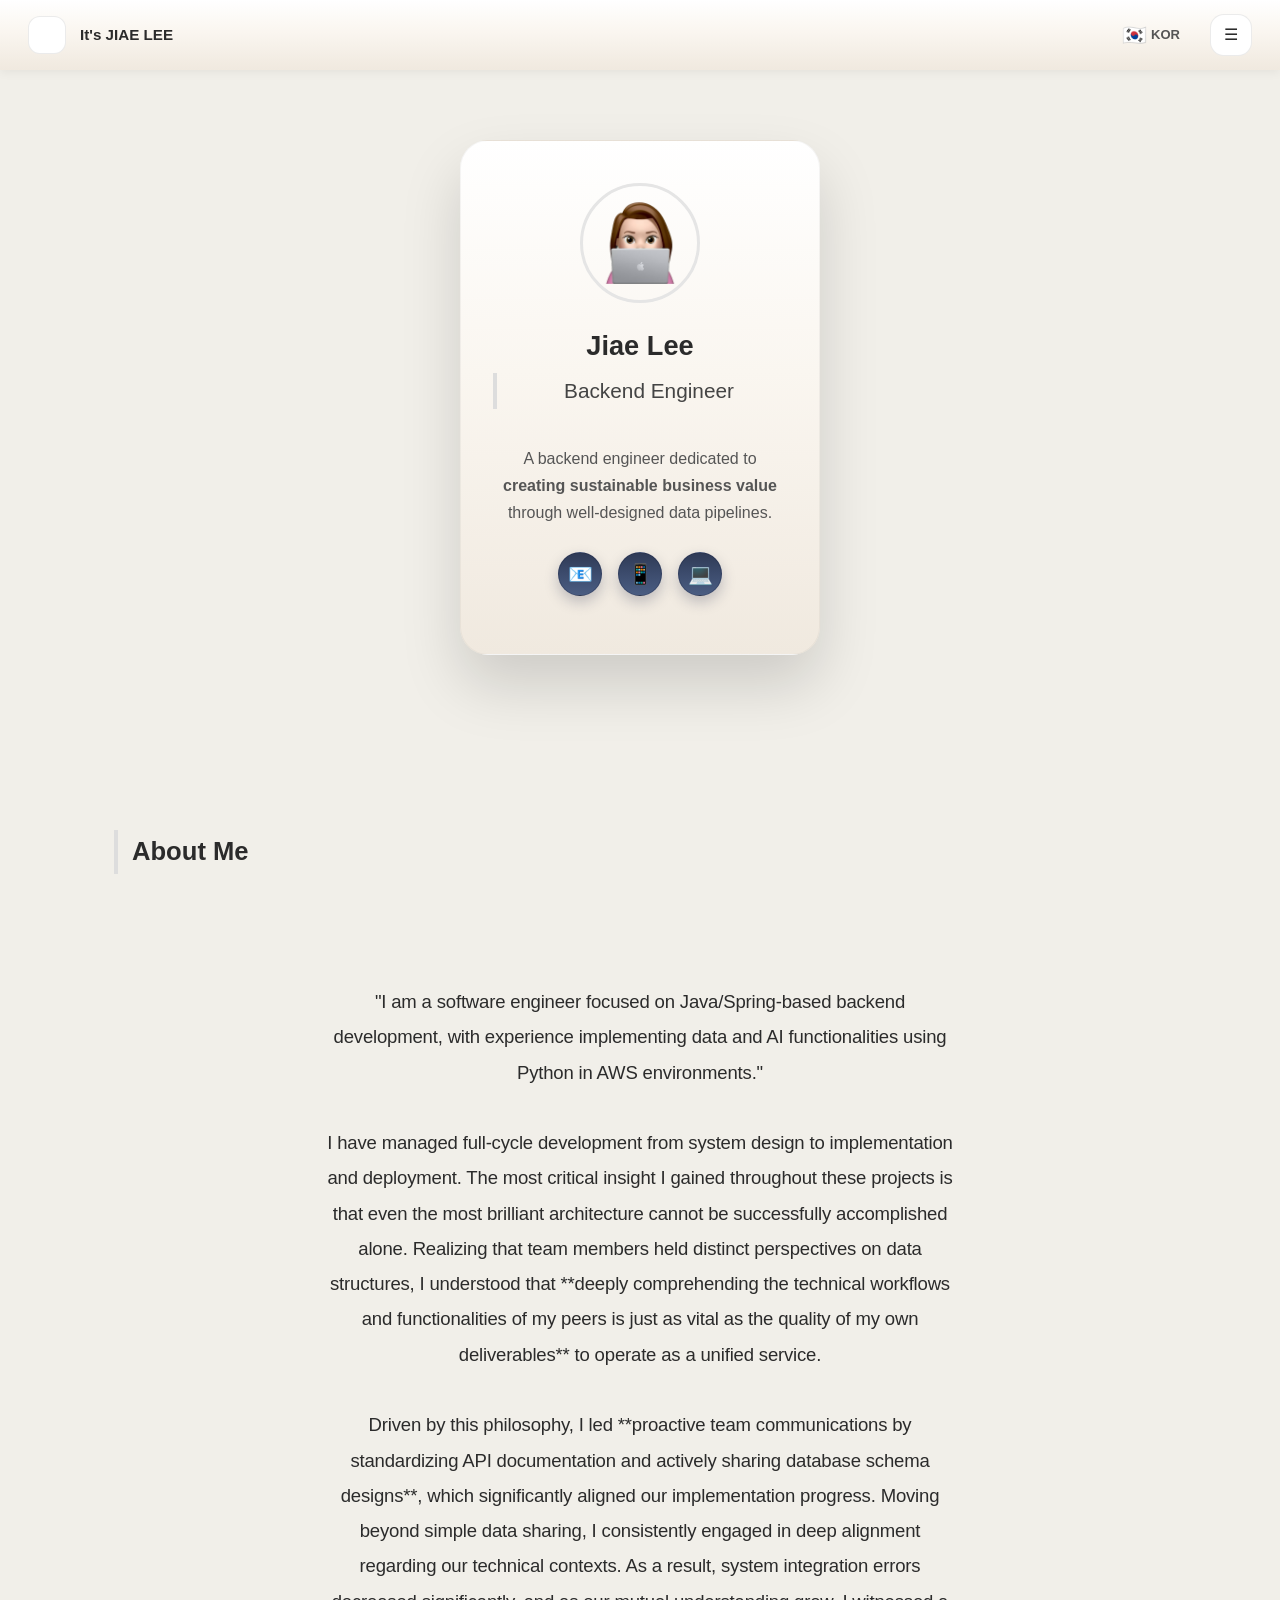
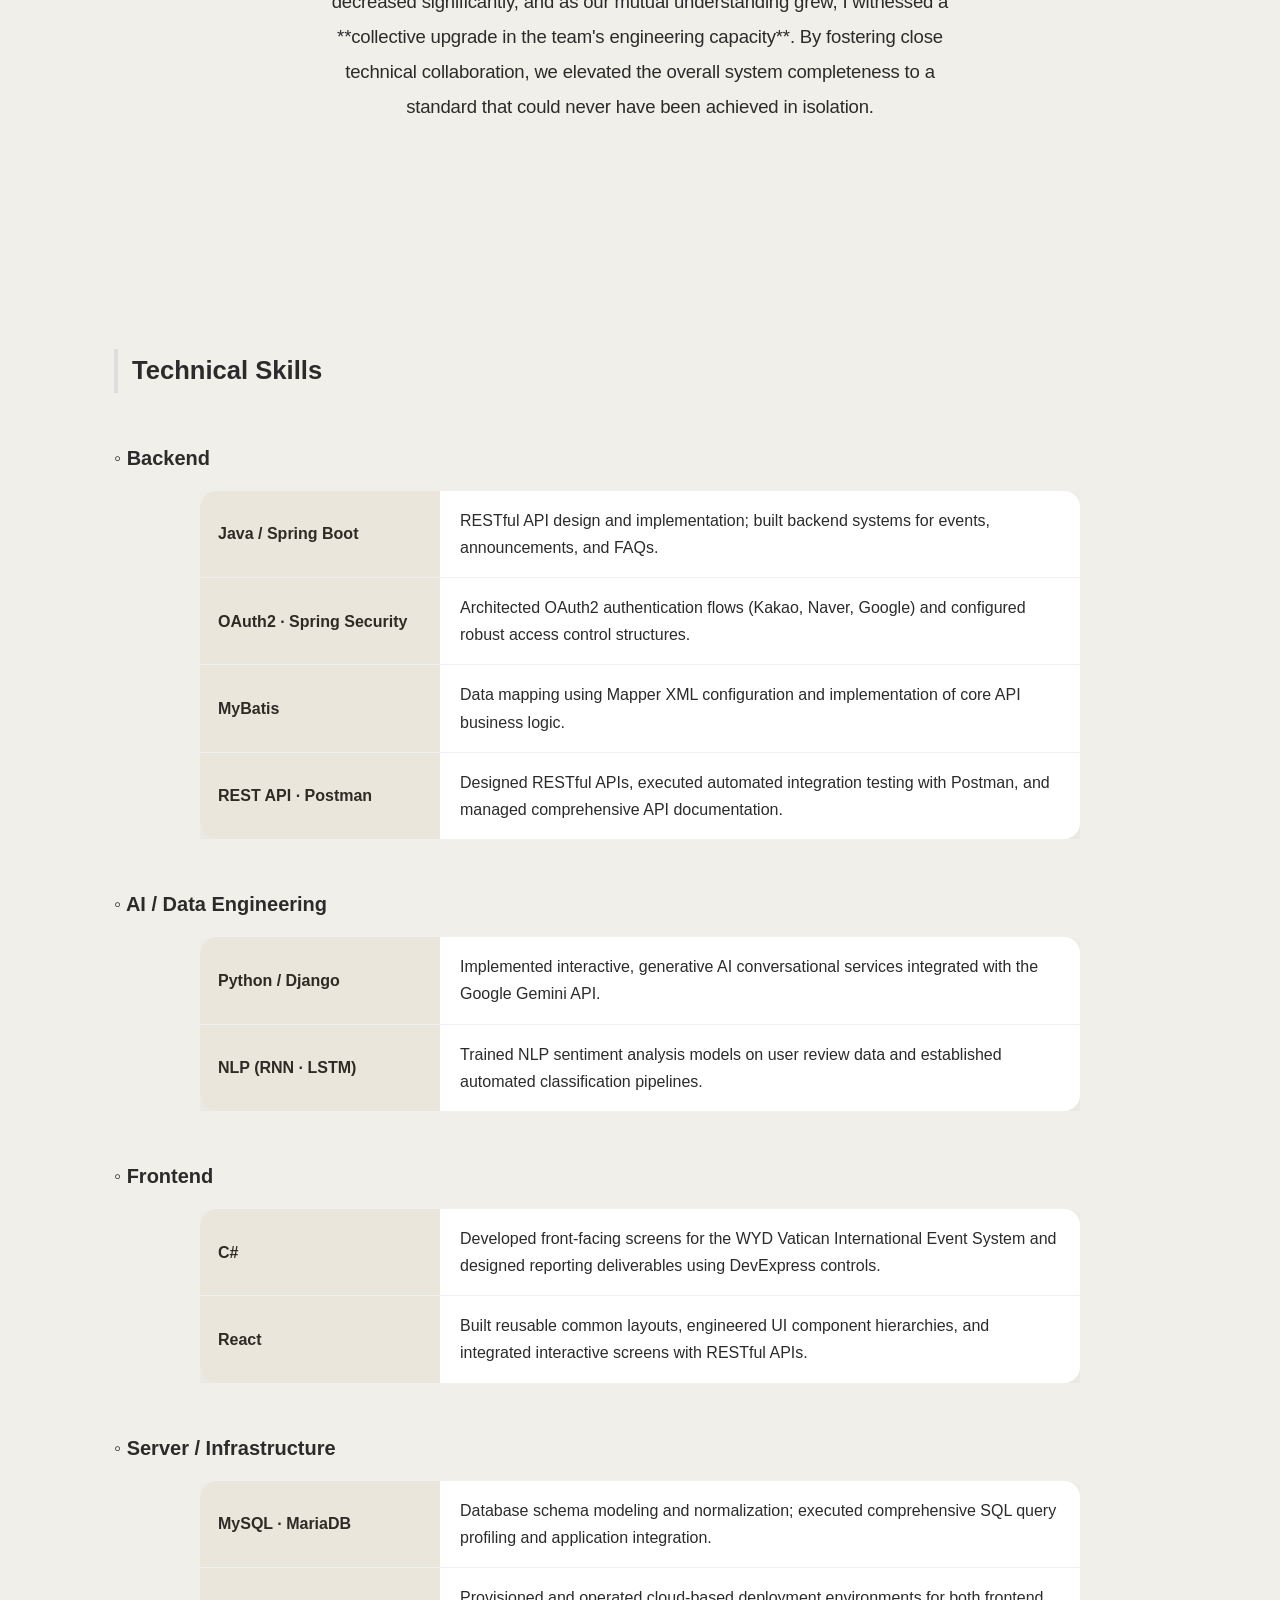
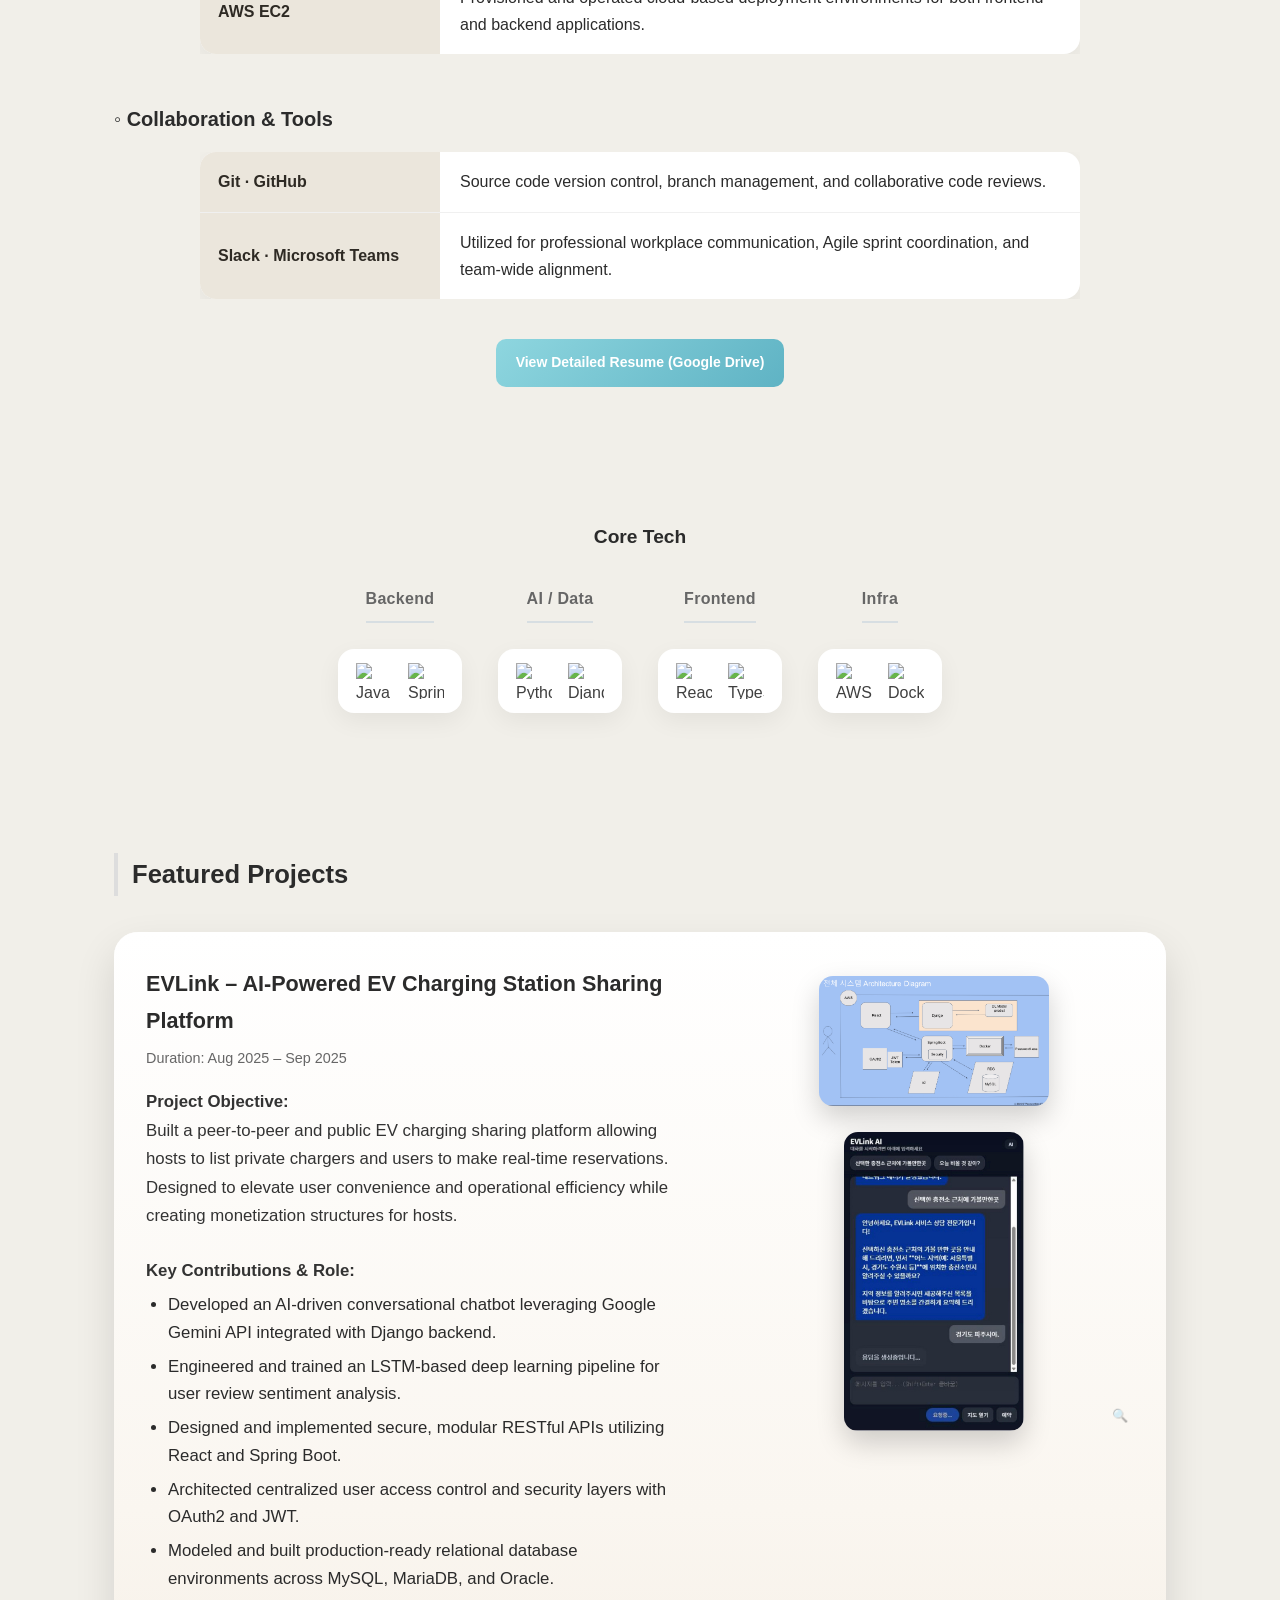
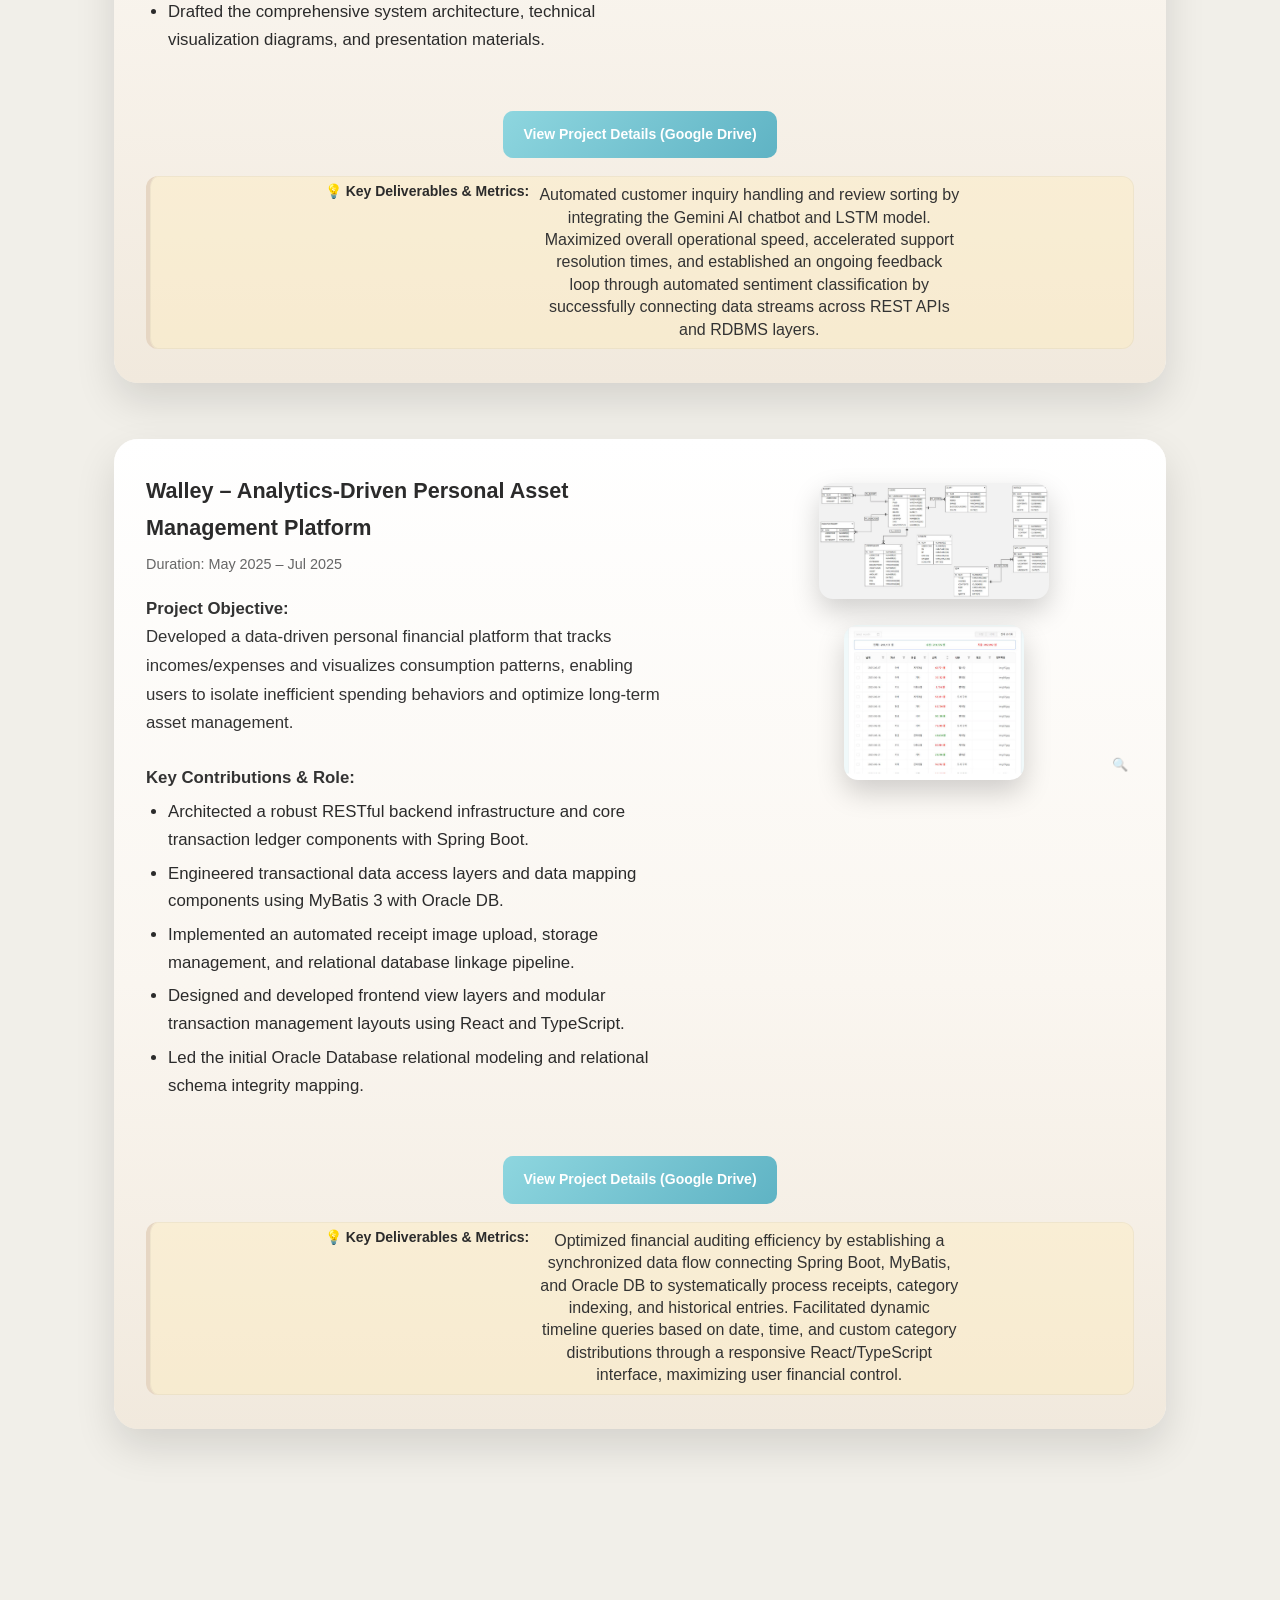
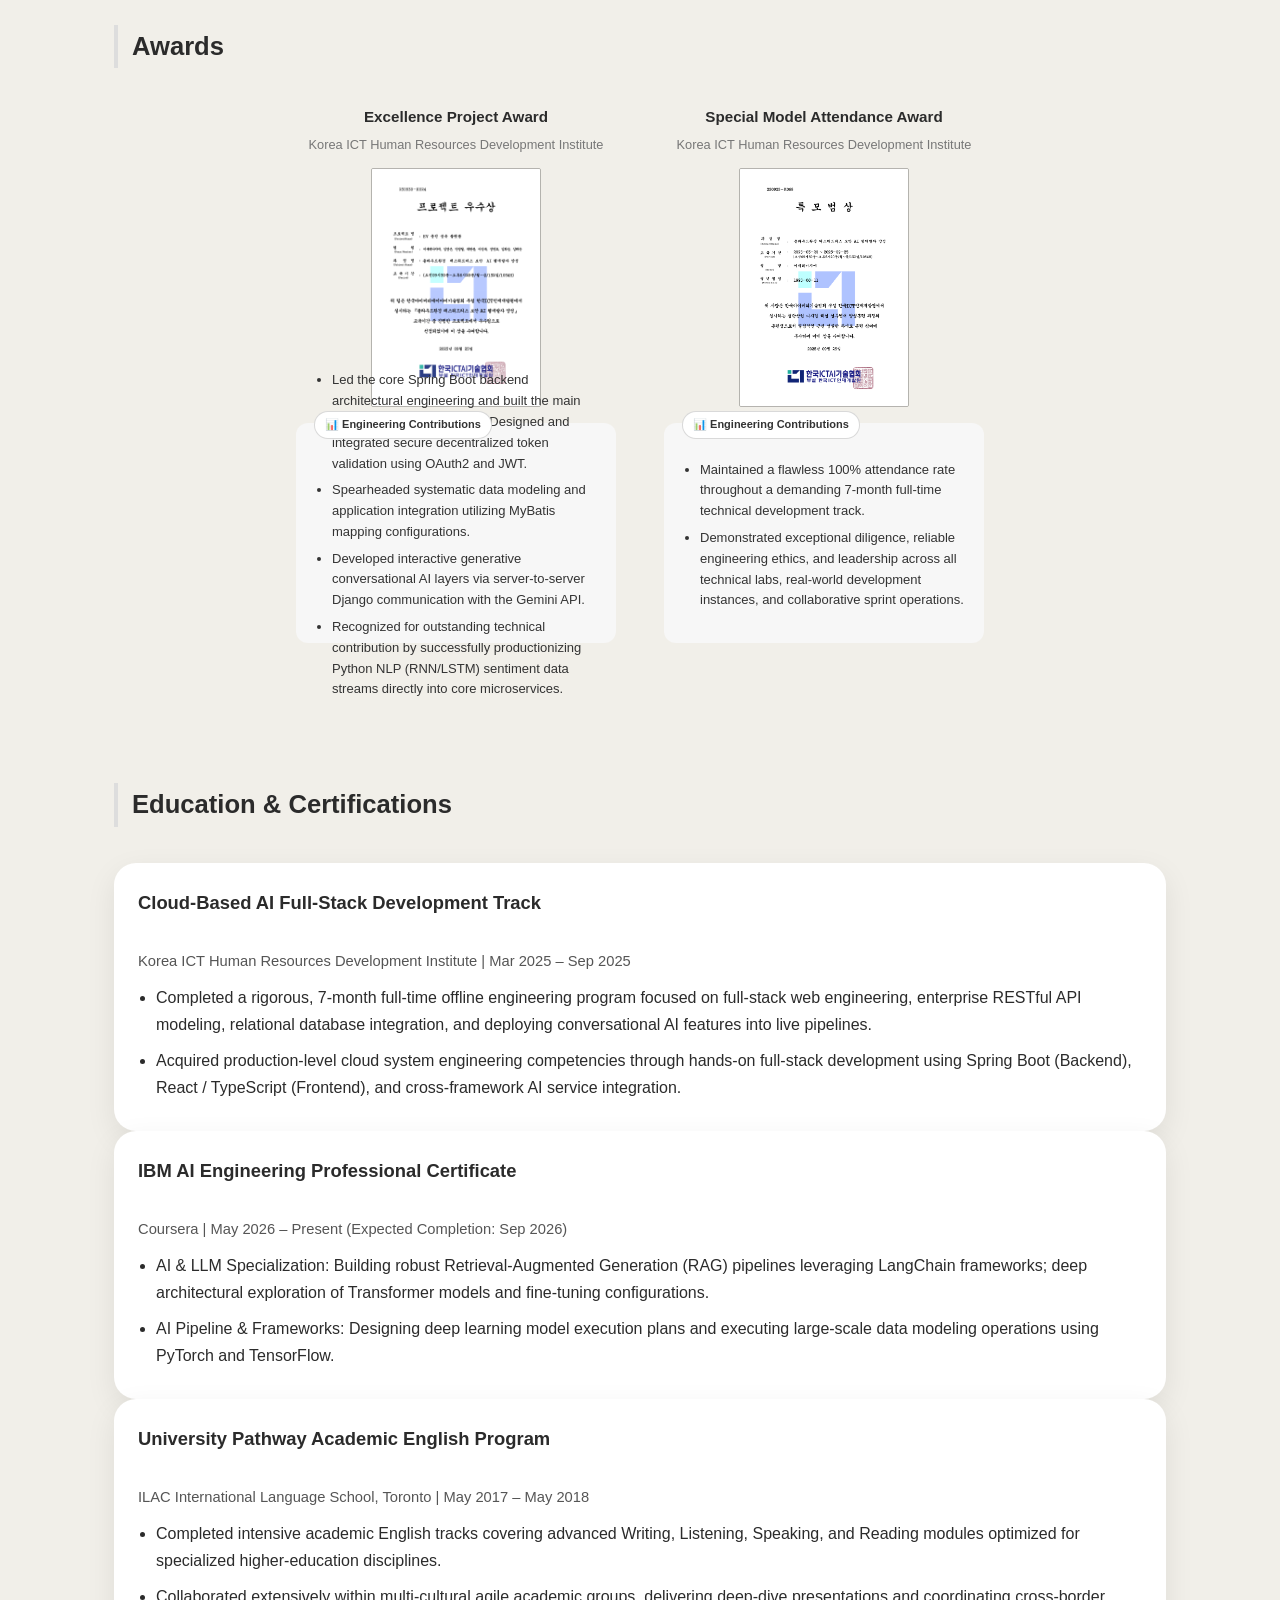
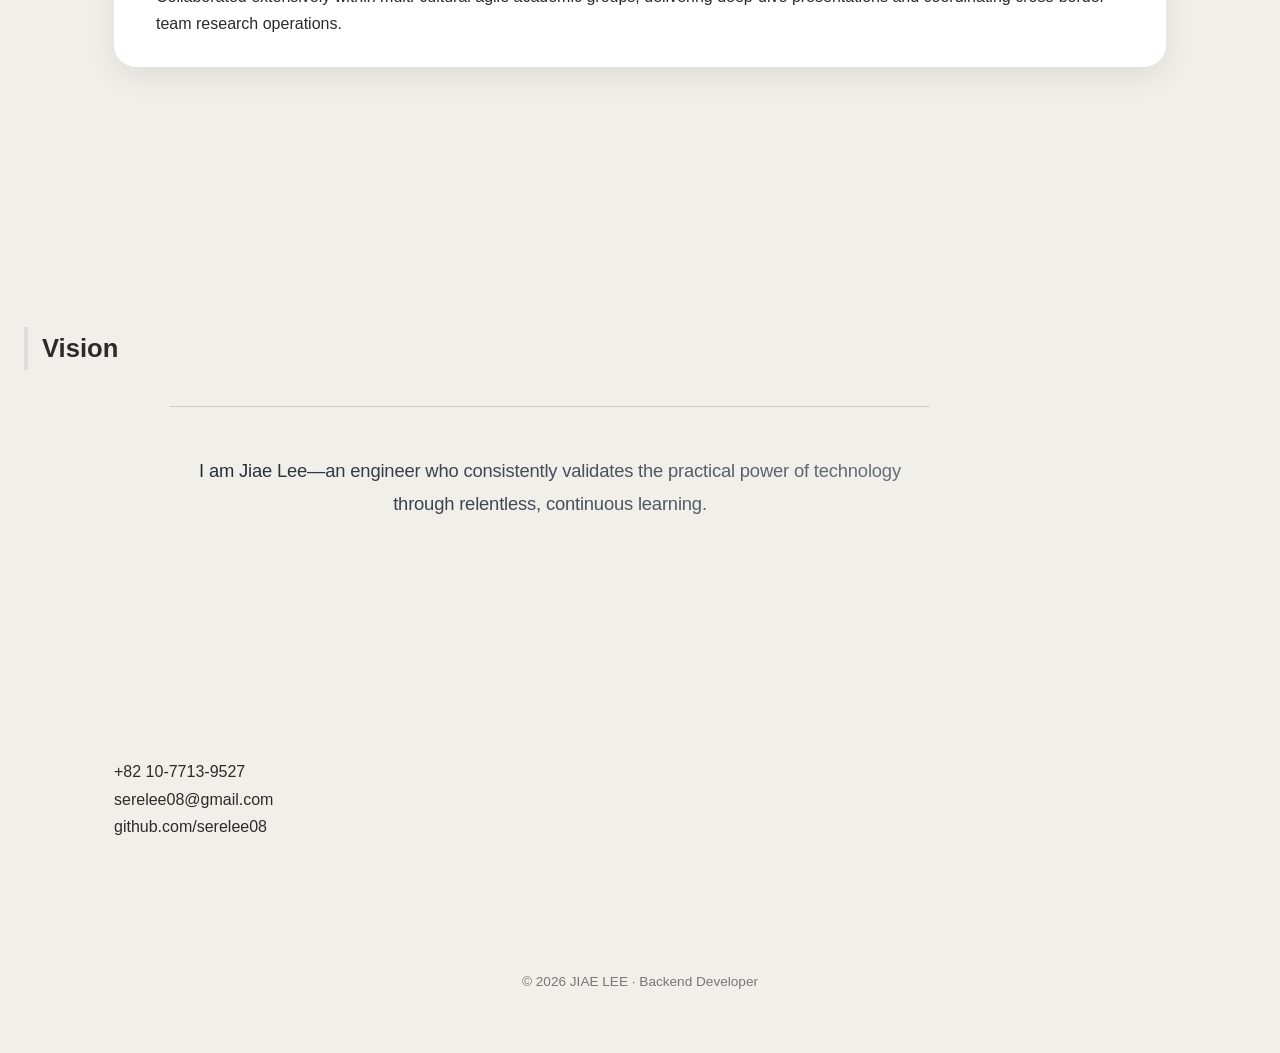
==== index_en.html @ b5d1c0f2 "docs:Add English version of personal portfolio webpage" ====
<!DOCTYPE html>
<html lang="en">
<head>
  <meta charset="UTF-8" />
  <meta name="viewport" content="width=device-width, initial-scale=1.0" />
  <title>Jiae Lee | Software Engineer</title>
  <script src="https://unpkg.com/lucide@latest"></script>

  <link rel="preconnect" href="https://fonts.googleapis.com">
  <link rel="preconnect" href="https://fonts.gstatic.com" crossorigin>
  <link href="https://fonts.googleapis.com/css2?family=Pretendard:wght@300;400;500;600;700&display=swap" rel="stylesheet">
  <link rel="stylesheet" href="style.css" />
</head>
<body>

<div class="topbar">
  <div class="brand">
    <div class="robot-logo">
      <i data-lucide="bot"></i>
    </div>
    <span>It's JIAE LEE</span>
  </div>

  <div class="nav-wrapper" style="display: flex; align-items: center; gap: 20px;">
    <div class="language-switcher" style="margin-right: 10px;">
      <a href="index.html" style="text-decoration: none; font-size: 20px; display: flex; align-items: center; gap: 4px;" title="변경: 한국어">
        🇰🇷 <span style="font-size: 13px; color: var(--text-color, #555); font-weight: 600;">KOR</span>
      </a>
    </div>

    <div class="burger" onclick="toggleMenu()">☰</div>
    <div class="menu" id="menu">
      <a href="#landing">Profile</a>
      <a href="#about">About</a>
      <a href="#skills">Skills</a>
      <a href="#experience">Projects</a>
      <a href="#awards">Awards</a>
      <a href="#education">Education</a>
      <a href="#contact">Contact</a>
    </div>
  </div>
</div>

<section class="landing" id="landing">
  <div class="card">

    <div class="card-profile">
      <img src="images/profile01.png" alt="profile">
    </div>

    <h1>Jiae Lee</h1>
    <h2>Backend Engineer</h2>

    <p class="tagline">
      A backend engineer dedicated to <b>creating sustainable business value</b> through well-designed data pipelines.
    </p>

    <div class="contact-icons">
      <button onclick="toggleInfo('emailBox')" title="Email">📧</button>
      <button onclick="toggleInfo('phoneBox')" title="Phone">📱</button>
      <button onclick="window.open('https://github.com/serelee08', '_blank')" title="GitHub">💻</button>
    </div>

    <div class="contact-info" id="emailBox">serelee08@gmail.com</div>
    <div class="contact-info" id="phoneBox">+82-10-7713-9527</div>
    <div class="contact-info" id="gitBox">github.com/serelee08</div>

  </div>
</section>

<section id="about">
  <h2>About Me</h2>
  <div class="about">
    <p>
      "I am a software engineer focused on Java/Spring-based backend development, with experience implementing data and AI functionalities using Python in AWS environments."<br><br>
      I have managed full-cycle development from system design to implementation and deployment. The most critical insight I gained throughout these projects is that even the most brilliant architecture cannot be successfully accomplished alone. Realizing that team members held distinct perspectives on data structures, I understood that **deeply comprehending the technical workflows and functionalities of my peers is just as vital as the quality of my own deliverables** to operate as a unified service.<br><br>
      Driven by this philosophy, I led **proactive team communications by standardizing API documentation and actively sharing database schema designs**, which significantly aligned our implementation progress. Moving beyond simple data sharing, I consistently engaged in deep alignment regarding our technical contexts. As a result, system integration errors decreased significantly, and as our mutual understanding grew, I witnessed a **collective upgrade in the team's engineering capacity**. By fostering close technical collaboration, we elevated the overall system completeness to a standard that could never have been achieved in isolation.
    </p>
  </div>
</section>

<section id="skills">
  <h2>Technical Skills</h2>

  <h3>◦ Backend</h3>
  <div class="skill-table-wrap">
    <table class="skill-table">
      <tr>
        <td class="skill-name">Java / Spring Boot</td>
        <td class="skill-desc">
          RESTful API design and implementation; built backend systems for events, announcements, and FAQs.
        </td>
      </tr>
      <tr>
        <td class="skill-name">OAuth2 · Spring Security</td>
        <td class="skill-desc">
          Architected OAuth2 authentication flows (Kakao, Naver, Google) and configured robust access control structures.
        </td>
      </tr>
      <tr>
        <td class="skill-name">MyBatis</td>
        <td class="skill-desc">
          Data mapping using Mapper XML configuration and implementation of core API business logic.
        </td>
      </tr>
      <tr>
        <td class="skill-name">REST API · Postman</td>
        <td class="skill-desc">
          Designed RESTful APIs, executed automated integration testing with Postman, and managed comprehensive API documentation.
        </td>
      </tr>
    </table>
  </div>

  <h3>◦ AI / Data Engineering</h3>
  <div class="skill-table-wrap">
    <table class="skill-table">
      <tr>
        <td class="skill-name">Python / Django</td>
        <td class="skill-desc">
          Implemented interactive, generative AI conversational services integrated with the Google Gemini API.
        </td>
      </tr>
      <tr>
        <td class="skill-name">NLP (RNN · LSTM)</td>
        <td class="skill-desc">
          Trained NLP sentiment analysis models on user review data and established automated classification pipelines.
        </td>
      </tr>
    </table>
  </div>

  <h3>◦ Frontend</h3>
  <div class="skill-table-wrap">
    <table class="skill-table">
      <tr>
        <td class="skill-name">C#</td>
        <td class="skill-desc">
          Developed front-facing screens for the WYD Vatican International Event System and designed reporting deliverables using DevExpress controls.
        </td>
      </tr>
      <tr>
        <td class="skill-name">React</td>
        <td class="skill-desc">
          Built reusable common layouts, engineered UI component hierarchies, and integrated interactive screens with RESTful APIs.
        </td>
      </tr>
    </table>
  </div>

  <h3>◦ Server / Infrastructure</h3>
  <div class="skill-table-wrap">
    <table class="skill-table">
      <tr>
        <td class="skill-name">MySQL · MariaDB</td>
        <td class="skill-desc">
          Database schema modeling and normalization; executed comprehensive SQL query profiling and application integration.
        </td>
      </tr>
      <tr>
        <td class="skill-name">AWS EC2</td>
        <td class="skill-desc">
          Provisioned and operated cloud-based deployment environments for both frontend and backend applications.
        </td>
      </tr>
    </table>
  </div>

  <h3>◦ Collaboration & Tools</h3>
  <div class="skill-table-wrap">
    <table class="skill-table">
      <tr>
        <td class="skill-name">Git · GitHub</td>
        <td class="skill-desc">
          Source code version control, branch management, and collaborative code reviews.
        </td>
      </tr>
      <tr>
        <td class="skill-name">Slack · Microsoft Teams</td>
        <td class="skill-desc">
          Utilized for professional workplace communication, Agile sprint coordination, and team-wide alignment.
        </td>
      </tr>
    </table>
  </div>

  <div class="portfolio-link">
    <a
      href="https://drive.google.com/file/d/1BgnGuDL1T2Gh_8WSUZQJILOteWh4fjEC/view?usp=sharing"
      target="_blank"
      rel="noopener noreferrer"
    >
      View Detailed Resume (Google Drive)
    </a>
  </div>
</section>

<section id="core-tech">
  <h3 class="core-title">Core Tech</h3>

  <div class="core-tech-wrap">
    <div class="core-group">
      <span class="core-label">Backend</span>
      <div class="core-icons">
        <img src="https://cdn.jsdelivr.net/npm/devicon@2.15.1/icons/java/java-original.svg" alt="Java">
        <img src="https://cdn.jsdelivr.net/npm/devicon@2.15.1/icons/spring/spring-original.svg" alt="Spring">
      </div>
    </div>

    <div class="core-group">
      <span class="core-label">AI / Data</span>
      <div class="core-icons">
        <img src="https://cdn.jsdelivr.net/npm/devicon@2.15.1/icons/python/python-original.svg" alt="Python">
        <img src="https://cdn.jsdelivr.net/npm/devicon@2.15.1/icons/django/django-plain.svg" alt="Django">
      </div>
    </div>

    <div class="core-group">
      <span class="core-label">Frontend</span>
      <div class="core-icons">
        <img src="https://cdn.jsdelivr.net/npm/devicon@2.15.1/icons/react/react-original.svg" alt="React">
        <img src="https://cdn.jsdelivr.net/npm/devicon@2.15.1/icons/typescript/typescript-original.svg" alt="TypeScript">
      </div>
    </div>

    <div class="core-group">
      <span class="core-label">Infra</span>
      <div class="core-icons">
        <img src="https://cdn.jsdelivr.net/npm/devicon@2.15.1/icons/amazonwebservices/amazonwebservices-original-wordmark.svg" alt="AWS">
        <img src="https://cdn.jsdelivr.net/npm/devicon@2.15.1/icons/docker/docker-original.svg" alt="Docker">
      </div>
    </div>
  </div>
</section>

<section id="experience">
  <h2>Featured Projects</h2>

  <div class="project-box">
    <div class="project-row">
      <div class="project-left-text">
        <h3>EVLink – AI-Powered EV Charging Station Sharing Platform</h3>
        <span class="project-period">Duration: Aug 2025 – Sep 2025</span>

        <span class="project-goal">
          <b>Project Objective:</b><br>
          Built a peer-to-peer and public EV charging sharing platform allowing hosts to list private chargers and users to make real-time reservations. Designed to elevate user convenience and operational efficiency while creating monetization structures for hosts.
        </span>

        <span class="project-role">
          <b>Key Contributions & Role:</b>
        </span>

        <ul class="project-desc">
          <li>Developed an AI-driven conversational chatbot leveraging Google Gemini API integrated with Django backend.</li>
          <li>Engineered and trained an LSTM-based deep learning pipeline for user review sentiment analysis.</li>
          <li>Designed and implemented secure, modular RESTful APIs utilizing React and Spring Boot.</li>
          <li>Architected centralized user access control and security layers with OAuth2 and JWT.</li>
          <li>Modeled and built production-ready relational database environments across MySQL, MariaDB, and Oracle.</li>
          <li>Drafted the comprehensive system architecture, technical visualization diagrams, and presentation materials.</li>
        </ul>
      </div>

      <div class="project-right overlap-frame">
        <img src="images/Architecture.jpg" alt="EVLink Architecture" onclick="openModal(this.src)">
        <img src="images/chatbot.jpg" alt="EVLink AI Feature" onclick="openModal(this.src)">
      </div>
    </div>

    <div class="portfolio-link">
      <a
        href="https://drive.google.com/file/d/1WHECWwoLdS4O4JYRylPk6vEio3aPRkjs/view?usp=sharing"
        target="_blank"
        rel="noopener noreferrer"
      >
        View Project Details (Google Drive)
      </a>
    </div>

    <div class="achievement-box">
      <div class="achievement-icon">💡 <strong>Key Deliverables & Metrics:</strong></div>
      <div class="achievement-content">
        <p>
          Automated customer inquiry handling and review sorting by integrating the Gemini AI chatbot and LSTM model. Maximized overall operational speed, accelerated support resolution times, and established an ongoing feedback loop through automated sentiment classification by successfully connecting data streams across REST APIs and RDBMS layers.
        </p>
      </div>
    </div>
  </div>

  <div class="project-box">
    <div class="project-row">
      <div class="project-left-text">
        <h3>Walley – Analytics-Driven Personal Asset Management Platform</h3>
        <span class="project-period">Duration: May 2025 – Jul 2025</span>

        <span class="project-goal">
          <b>Project Objective:</b><br>
          Developed a data-driven personal financial platform that tracks incomes/expenses and visualizes consumption patterns, enabling users to isolate inefficient spending behaviors and optimize long-term asset management.
        </span>

        <span class="project-role">
          <b>Key Contributions & Role:</b>
        </span>

        <ul class="project-desc">
          <li>Architected a robust RESTful backend infrastructure and core transaction ledger components with Spring Boot.</li>
          <li>Engineered transactional data access layers and data mapping components using MyBatis 3 with Oracle DB.</li>
          <li>Implemented an automated receipt image upload, storage management, and relational database linkage pipeline.</li>
          <li>Designed and developed frontend view layers and modular transaction management layouts using React and TypeScript.</li>
          <li>Led the initial Oracle Database relational modeling and relational schema integrity mapping.</li>
        </ul>
      </div>

      <div class="project-right overlap-frame">
        <img src="images/erd.jpg" alt="Walley ERD" onclick="openModal(this.src)">
        <img src="images/check.jpg" alt="Walley Feature" onclick="openModal(this.src)">
      </div>
    </div>

    <div class="portfolio-link">
      <a
        href="https://drive.google.com/file/d/1fT-lxRMfCJoxEY7uPvOlImAcjheWFDTV/view?usp=sharing"
        target="_blank"
        rel="noopener noreferrer"
      >
        View Project Details (Google Drive)
      </a>
    </div>

    <div class="achievement-box">
      <div class="achievement-icon">💡 <strong>Key Deliverables & Metrics:</strong></div>
      <div class="achievement-content">
        <p>
          Optimized financial auditing efficiency by establishing a synchronized data flow connecting Spring Boot, MyBatis, and Oracle DB to systematically process receipts, category indexing, and historical entries. Facilitated dynamic timeline queries based on date, time, and custom category distributions through a responsive React/TypeScript interface, maximizing user financial control.
        </p>
      </div>
    </div>
  </div>
</section>

<section id="awards">
  <h2>Awards</h2>

  <div class="award-row">
    <div class="award-item">
      <div class="award-title">Excellence Project Award</div>
      <div class="award-org">Korea ICT Human Resources Development Institute</div>

      <img src="images/award1.png" alt="Excellence Project Award Certificate">

      <div class="award-desc">
        <strong>📊 Engineering Contributions</strong>
        <ul class="award-list">
          <li>Led the core Spring Boot backend architectural engineering and built the main business logic REST APIs. Designed and integrated secure decentralized token validation using OAuth2 and JWT.</li>
          <li>Spearheaded systematic data modeling and application integration utilizing MyBatis mapping configurations.</li>
          <li>Developed interactive generative conversational AI layers via server-to-server Django communication with the Gemini API.</li>
          <li>Recognized for outstanding technical contribution by successfully productionizing Python NLP (RNN/LSTM) sentiment data streams directly into core microservices.</li>
        </ul>
      </div>
    </div>

    <div class="award-item">
      <div class="award-title">Special Model Attendance Award</div>
      <div class="award-org">Korea ICT Human Resources Development Institute</div>

      <img src="images/award2.png" alt="Special Model Award Certificate">

      <div class="award-desc">
        <strong>📊 Engineering Contributions</strong>
        <ul class="award-list">
          <li>Maintained a flawless 100% attendance rate throughout a demanding 7-month full-time technical development track.</li>
          <li>Demonstrated exceptional diligence, reliable engineering ethics, and leadership across all technical labs, real-world development instances, and collaborative sprint operations.</li>
        </ul>
      </div>
    </div>
  </div>
</section>

<section id="education">
  <h2>Education & Certifications</h2>

  <div class="box">
    <h3>Cloud-Based AI Full-Stack Development Track</h3>
    <p class="edu-meta">
      Korea ICT Human Resources Development Institute | Mar 2025 – Sep 2025
    </p>
    <ul class="edu-list">
      <li>
        Completed a rigorous, 7-month full-time offline engineering program focused on full-stack web engineering, enterprise RESTful API modeling, relational database integration, and deploying conversational AI features into live pipelines.
      </li>
      <li>
        Acquired production-level cloud system engineering competencies through hands-on full-stack development using Spring Boot (Backend), React / TypeScript (Frontend), and cross-framework AI service integration.
      </li>
    </ul>
  </div>

  <div class="box">
    <h3>IBM AI Engineering Professional Certificate</h3>
    <p class="edu-meta">
      Coursera | May 2026 – Present (Expected Completion: Sep 2026)
    </p>
    <ul class="edu-list">
      <li>
        AI & LLM Specialization: Building robust Retrieval-Augmented Generation (RAG) pipelines leveraging LangChain frameworks; deep architectural exploration of Transformer models and fine-tuning configurations.
      </li>
      <li>
        AI Pipeline & Frameworks: Designing deep learning model execution plans and executing large-scale data modeling operations using PyTorch and TensorFlow.
      </li>
    </ul>
  </div>

  <div class="box">
    <h3>University Pathway Academic English Program</h3>
    <p class="edu-meta">
      ILAC International Language School, Toronto | May 2017 – May 2018
    </p>
    <ul class="edu-list">
      <li>
        Completed intensive academic English tracks covering advanced Writing, Listening, Speaking, and Reading modules optimized for specialized higher-education disciplines.
      </li>
      <li>
        Collaborated extensively within multi-cultural agile academic groups, delivering deep-dive presentations and coordinating cross-border team research operations.
      </li>
    </ul>
  </div>
</section>

<section id="vision">
  <h2>Vision</h2>
  <div class="vision-final">
    <p>
      I am Jiae Lee—an engineer who consistently validates the practical power of technology through relentless, continuous learning.
    </p>
  </div>
</section>

<section id="contact">
  <div class="contact-icons-final">
    <div class="contact-icon-box">
      <i data-lucide="phone"></i>
      <a href="sms:010-7713-9527" class="contact-link">
        <span>+82 10-7713-9527</span>
      </a>
    </div>

    <div class="contact-icon-box">
      <i data-lucide="mail"></i>
      <a href="mailto:serelee08@gmail.com" class="contact-link">
        <span>serelee08@gmail.com</span>
      </a>
    </div>

    <div class="contact-icon-box">
      <i data-lucide="link"></i>
      <a href="https://github.com/serelee08" target="_blank" rel="noopener noreferrer" class="contact-link">
        <span>github.com/serelee08</span>
      </a>
    </div>
  </div>
</section>

<footer>
© 2026 JIAE LEE · Backend Developer
</footer>

<script>
function toggleMenu() {
  const menu = document.getElementById('menu');
  menu.style.display = menu.style.display === 'block' ? 'none' : 'block';
}

function toggleInfo(id) {
  const boxes = document.querySelectorAll('.contact-info');
  boxes.forEach(box => {
    box.style.display = box.id === id && box.style.display !== 'block'
      ? 'block'
      : 'none';
  });
}
</script>
<script>
  lucide.createIcons();
</script>

<div id="img-modal" class="img-modal" onclick="closeModal()">
 <button
    class="modal-close"
    onclick="event.stopPropagation(); closeModal();"
  >×</button>
  <img
    id="img-modal-img"
    onclick="event.stopPropagation()"
  >
</div>

<script>
function openModal(src) {
  const modal = document.getElementById('img-modal');
  const modalImg = document.getElementById('img-modal-img');

  modal.classList.add('active');
  modalImg.src = src;
}

function closeModal() {
  document.getElementById('img-modal').classList.remove('active');
}
</script>

</body>
</html>
---- style.css ----
/* ================= ROOT ================= */
:root {
  /* --bg-main: #f7f4ee; */
  --bg-main: #f1efe9;
  --bg-card: #ffffff;
  --text-main: #2b2b2b;
  --text-sub: #555;
  --border-soft: rgba(0,0,0,0.08);
}

* {
  box-sizing: border-box;
}

/* ================= GLOBAL SCALE (RESPONSIVE SIZE ONLY) ================= */

html {
  font-size: 16px;
}

@media (max-width: 1200px) {
  html { font-size: 15px; }
}

@media (max-width: 992px) {
  html { font-size: 14px; }
}

@media (max-width: 768px) {
  html { font-size: 13px; }
}




body {
  margin: 0;
  font-family: 'Pretendard', sans-serif;
  background: var(--bg-main);
  color: var(--text-main);
  line-height: 1.7;
}

h1, h2, h3 {
  margin: 0;
}

a {
  text-decoration: none;
  color: inherit;
}

/* ================= TOP BAR ================= */
.topbar {
  position: fixed;
  top: 0;
  left: 0;
  width: 100%;
  z-index: 1000;

  padding: 14px 28px;
  display: flex;
  justify-content: space-between;
  align-items: center;

background: linear-gradient(
  to bottom,
  #ffffff 0%,
  #faf6f0 45%,
  #f0e9df 100%
);
  box-shadow: 0 2px 10px rgba(0,0,0,0.06);
}

.robot-logo {
  width: 38px;
  height: 38px;
  border-radius: 12px;
  background: #ffffff;
  border: 1px solid var(--border-soft);
  display: flex;
  align-items: center;
  justify-content: center;
}

.robot-logo svg {
  width: 22px;
  height: 22px;
  stroke: #2b2b2b;
  stroke-width: 1.8;
}

.brand {
  display: flex;
  align-items: center;
  gap: 14px;
  font-weight: 600;
  font-size: 0.95rem;
}

.nav-wrapper {
  position: relative;
}

.burger {
  width: 42px;
  height: 42px;
  border-radius: 14px;
  background: #ffffff;
  border: 1px solid var(--border-soft);
  display: flex;
  align-items: center;
  justify-content: center;
  cursor: pointer;
}

.burger:hover {
  background: #f0f0f0;
}

/* ================= MENU ================= */
.menu {
  position: absolute;
  top: 56px;
  right: 0;
  background: white;
  border-radius: 18px;
  padding: 16px;
  box-shadow: 0 10px 30px rgba(0,0,0,0.15);
  display: none;
}

.menu a {
  display: block;
  padding: 10px 14px;
  font-size: 0.9rem;
  color: var(--text-sub);
}

/* ================= LANDING ================= */
.landing {
  min-height: calc(100vh - 140px);
  padding-top: 100px;
  padding-bottom: 60px;

  display: flex;
  justify-content: center;
  align-items: flex-start;
}

.landing .card {
  margin-top: 40px;
}

.card {
  background: linear-gradient(
    to bottom,
    #ffffff 0%,
    #faf6f0 45%,
    #f0e9df 100%
  );
  border: 1px solid rgba(0,0,0,0.04);
  width: 360px;
  padding: 42px 32px;
  border-radius: 28px;
  text-align: center;
  box-shadow: 0 30px 60px rgba(0,0,0,0.15);
}

.card-profile {
  width: 120px;
  height: 120px;
  border-radius: 50%;
  overflow: hidden;
  margin: 0 auto 20px;
  border: 3px solid #e5e5e5;
}

.card-profile img {
  width: 100%;
  height: 100%;
  object-fit: cover;
}

.card h1 {
  margin: 12px 0 4px;
  font-size: 1.7rem;
}

.card h2 {
  font-size: 1.3rem;
  font-weight: 500;
  color: #444;
}

.tagline {
  margin: 18px 0 26px;
  font-size: 1rem;
  color: var(--text-sub);
}

/* ================= CONTACT ================= */
.contact-icons {
  display: flex;
  justify-content: center;
  gap: 16px;
  margin-bottom: 16px;
}

.contact-icons button {
  width: 44px;
  height: 44px;
  border-radius: 50%;
  border: 1px solid rgba(20, 30, 60, 0.25);

  background-image: linear-gradient(
    to bottom,
    #2f3a55 0%,
    #3b4a6b 45%,
    #4a5d82 100%
  );

  color: #ffffff;
  cursor: pointer;
  font-size: 20px;

  box-shadow: 0 6px 14px rgba(30, 40, 70, 0.25);

  transition:
    transform 0.2s ease,
    box-shadow 0.25s ease,
    background-image 0.25s ease;
}

.contact-icons button:hover {
  transform: translateY(-3px);
  box-shadow: 0 10px 22px rgba(30, 40, 70, 0.35);

  background-image: linear-gradient(
    to bottom,
    #8999c7 0%,
    #41527a 50%,
    #8296c8 100%
  );
}

.contact-icons button:active {
  transform: translateY(-1px);
  box-shadow: 0 4px 10px rgba(30, 40, 70, 0.25);
}

.contact-info {
  display: none;
  font-size: 0.9rem;
  margin-top: 8px;
}

/* ================= SECTION COMMON ================= */
section {
  max-width: 1100px;
  margin: 0 auto;
  padding: 70px 24px;
}

section h2 {
  font-size: 1.6rem;
  margin-bottom: 36px;
  border-left: 4px solid #ddd;
  padding-left: 14px;
}




/* ===== ABOUT SECTION FINAL TUNE ===== */
#about .about {
  max-width: 720px !important;     /* ⬅ 좌우 여백 더 확보 */
  margin: 0 auto !important;
  padding: 56px 40px !important;   /* ⬅ 좌우 공백 + 위아래 숨 */
}

#about .about p {
  font-size: 1.16rem !important;   /* ⬅ 한 단계만 키움 */
  line-height: 1.9 !important;     /* 긴 글 가독성 */
  letter-spacing: -0.01em !important;
  color: #2b2b2b !important;
  text-align: center !important;
}




/* ================= SKILL TABLE (DOCUMENT STYLE) ================= */
#skills {
  margin-top: 80px;
  padding: 0 24px;
  width: 100%;
  box-sizing: border-box;
  position: relative;
}

/* 섹션 제목 */
#skills h3 {
  margin: 48px 0 16px;
  font-size: 1.25rem;
  font-weight: 600;
}

/* table을 감싸는 안전 영역 */
#skills .skill-table-wrap {
  width: 100%;
  max-width: 880px;
  margin: 0 auto 24px;
  overflow-x: hidden;
  box-sizing: border-box;
}

/* 테이블 기본 */
#skills .skill-table {
  width: 100%;
  border-collapse: separate;
  border-spacing: 0;
  background: #fff;
  border-radius: 16px;
  box-shadow: 0 10px 28px rgba(0,0,0,0.06);

  /* Safari table width 계산 버그 회피용 (유일한 !important) */
  table-layout: auto !important;
  overflow:hidden;
}

#skills .skill-table tr:not(:last-child) td {
  border-bottom: 1px solid rgba(0,0,0,0.06);
}

#skills .skill-name {
  width: 240px;
  padding: 16px 18px;
  font-weight: 600;
  box-shadow: inset 999px 0 0 #ebe6dc;
  color: #2e2a24;

  
}

#skills .skill-desc {
  padding: 16px 20px;
  word-break: keep-all;
}

/* 모바일 */
@media (max-width: 768px) {
  #skills .skill-table td {
    display: block;
    width: 100%;
  }

  #skills .skill-table .skill-name {
    width: 100%;
    color: #2e2a24;
  }
}



/* 
.skill-mini h3 {
  font-size: 0.95rem;
  font-weight: 600;
  margin-bottom: 12px;
} */

.skill-icons {
  display: grid;
  grid-template-columns: repeat(5, 1fr);
  gap: 8px;
  align-items: center;
}

.skill-icons img {
  width: 24px;
  height: 24px;
  opacity: 0.85;
}



#core-tech .core-group span {
  display: inline-block;
  font-weight: 600;
  font-size: 1rem;
  margin-bottom: 12px;
  padding-bottom: 8px;

  border-bottom: 2px solid rgba(31, 100, 174, 0.12);
} 




/* ================= CORE TECH ================= */

#core-tech {
  margin-top: 64px;
}

.core-title {
  text-align: center;
  margin-bottom: 32px;
  font-size: 1.2rem;
  font-weight: 600;
}

.core-tech-wrap {
  display: flex;
  justify-content: center;
  gap: 36px;
  flex-wrap: wrap;
}

.core-group {
  display: flex;
  flex-direction: column;
  align-items: center;
  gap: 14px;
}

.core-label {
  font-size: 0.85rem;
  font-weight: 500;
  color: #666;
  letter-spacing: 0.02em;
}

.core-icons {
  display: flex;
  gap: 16px;
  padding: 14px 18px;
  background: #ffffff;
  border-radius: 16px;
  box-shadow: 0 8px 24px rgba(0,0,0,0.06);
}

.core-icons img {
  width: 36px;
  height: 36px;
  opacity: 0.9;
  transition: transform 0.2s ease, opacity 0.2s ease;
}

.core-icons img:hover {
  transform: translateY(-2px);
  opacity: 1;
}

/* 모바일 */
@media (max-width: 768px) {
  .core-tech-wrap {
    gap: 24px;
  }

  .core-icons {
    padding: 12px 14px;
  }

  .core-icons img {
    width: 32px;
    height: 32px;
  }
}










/* ================= GRID / BOX ================= */
.grid {
  grid-template-columns: repeat(auto-fit, minmax(260px, 1fr));
  gap: 28px;
}

.box {
  background: white;
  border-radius: 22px;
  padding: 24px;
  box-shadow: 0 10px 30px rgba(0,0,0,0.08);
}

.box h3 {
  margin-bottom: 12px;
  font-size: 1.05rem;
}

.box p {
  margin: 0;
  font-size: 0.92rem;
  color: var(--text-sub);
  white-space: pre-line;
  line-height: 1.8;
}

/* ===== SKILL : NATURAL FLOW ON SMALL SCREEN ===== */
/* @media (max-width: 300px) {
  .grid-skill > .box {
    grid-column: auto;
  }
}

.grid-skill > .box {
  grid-column: auto;
} */

/* ================= FOOTER ================= */
footer {
  text-align: center;
  padding: 60px 20px;
  font-size: 0.85rem;
  color: #777;
}

/* ================= RESPONSIVE ================= */
@media (max-width: 768px) {
  .card {
    width: 90%;
  }

  section {
    padding: 70px 18px;
  }

  .menu {
    right: -10px;
  }
}

/* ================= AWARD ================= */

#awards .award-row {
  display: flex;
  justify-content: center;
  gap: 48px;
  margin-top: 24px;
}

/* 카드 */
#awards .award-item {
  width: 320px;                /* ⬅ 기여도 박스 가로 여유 */
  display: flex;
  flex-direction: column;
}

/* 제목 */
#awards .award-title {
  font-weight: 600;
  font-size: 0.95rem;
  text-align: center;
  margin-bottom: 4px;
}

/* 기관 */
#awards .award-org {
  font-size: 0.8rem;
  color: #777;
  text-align: center;
  margin-bottom: 12px;
}

/* 📌 사진 고정 영역 (좌우 정렬 문제 해결 핵심) */
#awards .award-item img {
  width: 170px;
  max-width: 170px;
  height: auto;

  display: block;
  margin: 0 auto;              /* ⬅ 항상 중앙 */

  border: 1px solid rgba(0,0,0,0.25);
  border-radius: 2px;
}

/* 📌 기여도 박스 (두 카드 동일 사이즈) */
.award-desc {
  position: relative;
  margin-top: 16px;
  padding: 20px 18px 18px;
  background: #f7f7f7;
  border-radius: 12px;

  font-size: 13px;
  line-height: 1.6;
  color: #333;

  height: 220px;               /* ⬅ 좌우 동일 */

  display: flex;              /* ✅ 추가 */
  flex-direction: column;     /* ✅ 추가 */
  justify-content: center;    /* ✅ 추가 */
}

/* 🔥 기여도 배지 */
.award-desc strong {
  position: absolute;
  top: -12px;
  left: 18px;

  padding: 4px 10px;
  font-size: 11px;
  font-weight: 600;

  background: #ffffff;
  border: 1px solid rgba(0,0,0,0.15);
  border-radius: 999px;
  white-space: nowrap;
}

/* 기여도 불릿 리스트 */
.award-list {
  margin: 8px 0 0;
  padding-left: 18px;
}

.award-list li {
  margin-bottom: 6px;
}

/* 모바일 */
@media (max-width: 768px) {
  #awards .award-row {
    flex-direction: column;
    align-items: center;
  }

  #awards .award-item {
    width: 100%;
    max-width: 360px;
  }

  .award-desc {
    height: auto;              /* 모바일은 자연스럽게 */

  }
}

/* ================= ACHIEVEMENT BOX ================= */

.achievement-box {
  display: flex;
  align-items: flex-start;
  gap: 12px;

  padding: 16px 18px;
  margin: 28px 0 0 0;

  background: rgba(255, 255, 255, 0.75);
  border-radius: 16px;

  border-left: 4px solid #e6d6c3;

  box-shadow:
    inset 0 0 0 1px rgba(0,0,0,0.04);
}

.achievement-icon {
  font-size: 18px;
  line-height: 1;
  margin-top: 2px;
  flex-shrink: 0;
}

.achievement-content strong {
  display: none;
}

.achievement-content p {
  margin: 0;
  font-size: 0.95rem;
  line-height: 1.5;
  color: #333;
}


/* ================= PROJECT BOX ================= */

.project-box {
  background: linear-gradient(
    180deg,
    #ffffff 0%,
    #faf6f0 55%,
    #f1e9dd 100%
  );
  border-radius: 24px;
  padding: 34px 32px;
  margin-bottom: 56px;

  box-shadow:
    0 18px 40px rgba(0,0,0,0.12),
    inset 0 1px 0 rgba(255,255,255,0.7);

  overflow: hidden;
  break-inside: avoid;
  page-break-inside: avoid;
}


/* ================= PROJECT LAYOUT ================= */

.project-box .project-row {
  display: flex;
  align-items: flex-start;
  gap: 56px;
  flex-wrap: nowrap; /* 데스크탑: 기존 가로 2단 유지 */
}


/* ================= PROJECT TEXT ================= */

.project-left-text {
  flex: 1;
  min-width: 280px;
  max-width: 560px;
}

.project-left-text h3 {
  font-size: 1.35em;
  margin-bottom: 6px;
}

/* 기간 */
.project-left-text .project-period {
  display: block;
  font-size: 0.9rem;
  color: #666;
  margin-bottom: 18px;
}

/* 목적 */
.project-left-text .project-goal {
  display: block;
  font-size: 1.05rem;
  color: #333;
  line-height: 1.7;
  margin-bottom: 0;
}

/* 역할 */
.project-left-text .project-role {
  display: block;
  margin-top: 26px;
  margin-bottom: 6px;
  font-size: 1.05rem;
  color: #333;
  line-height: 1.7;
}

/* 상세 설명 */
.project-desc {
  margin-top: 0;
  padding-left: 22px;
  font-size: 1.05rem;
}

.project-desc li {
  margin-bottom: 6px;
  line-height: 1.65;
}


/* ================= PROJECT IMAGE ================= */

.project-box .project-right.overlap-frame {
  position: relative;
  width: 400px;
  flex-shrink: 0;

  display: flex;
  flex-direction: column; /* 데스크탑: 겹침 유지 */
  align-items: center;
  justify-content: flex-start;

  margin-top: 10px;
}

/* 이미지 공통 */
.project-box .project-right.overlap-frame > img {
  position: relative;
  border-radius: 14px;
  background: #fff;
  box-shadow: 0 12px 28px rgba(0,0,0,0.18);
  cursor: zoom-in;
}

/* Architecture */
.project-box .project-right.overlap-frame > img:first-child {
  width: 230px;
  z-index: 2;
}

/* Chatbot */
.project-box .project-right.overlap-frame > img:last-child {
  width: 180px;
  margin-top: 26px;
  z-index: 1;
}

/* 힌트 */
.project-right.overlap-frame::after {
  content: "🔍";
  position: absolute;
  bottom: 4px;
  right: 6px;
  font-size: 13px;
  opacity: 0.5;
}




/* 화면줄였을때 */
@media (max-width: 768px) {

  /* 기존 코드 유지 */
  .project-box {
    overflow: visible;
  }

  .project-box .project-row {
    flex-wrap: wrap;
    gap: 10px;
  }

  .project-left-text {
    width: 100%;
    max-width: 100%;
    text-align: center;
  }

  .project-box .project-right.overlap-frame {
    width: 100%;
    flex-direction: row;
    justify-content: center;
    gap: 13px;
    margin-top: 6px;
  }

  .project-box .project-right.overlap-frame > img {
    width: 45%;
    margin-top: 0;
  }

  /* 🔥🔥 모바일에서만 불릿 직접 제어 */
  .project-left-text ul {
    list-style: none;      /* 기본 점 제거 */
    padding-left: 0;
    margin: 0 auto;
  }

  .project-left-text li {
    text-align: center;
    margin-bottom: 8px;
  }

  .project-left-text li::before {
    content: "• ";
  }
}



/* ///////////////////////////modal////////////////////////// */

.img-modal {
  position: fixed;
  inset: 0;
  background: rgba(91, 82, 82, 0.75);
  display: none;
  align-items: center;
  justify-content: center;
  z-index: 9999;
  pointer-events: auto;
}

.img-modal img {
  max-width: 90%;
  max-height: 90%;
  border-radius: 12px;
}

.img-modal.active {
  display: flex;
}



/* ================= IMAGE MODAL CLOSE BUTTON ================= */
.modal-close {
  position: fixed;
  top: 24px;
  right: 28px;
  background: rgba(0,0,0,0.6);
  border: none;
  color: #fff;
  font-size: 22px;
  width: 40px;
  height: 40px;
  border-radius: 50%;
  cursor: pointer;
  z-index: 10000;
}

.modal-close:hover {
  background: rgba(0,0,0,0.8);
}




/* ================= 3) ACHIEVEMENT BOX ================= */
/* 전구 + 제목 + 내용 / 같은 박스 / 작게 */

.project-box .achievement-box {
  display: flex;
  align-items: flex-start;
  gap: 10px;

  margin-top: 18px;
  padding: 8px 10px;

  border-radius: 12px;
  background: rgba(255, 235, 180, 0.35);
  justify-content: center;
}

.project-box .achievement-icon {
  font-size: 14px;
  margin-top: 0px;
}

/* .project-box .achievement-content strong {
  display: block;
  font-size: 1rem;
  font-weight: 300;
  margin-bottom: 4px;
} */

.project-box .achievement-content p {
  margin: 0 auto;
  font-size: 1rem;
  line-height: 1.4;
  max-width: 420px;        /* 🔥 이게 줄 균형 핵심 */
  text-align: center;
}



/* --- Portfolio Link (Skill, Project 공통) --- */
.portfolio-link {
  margin-top: 40px;
  width: 100%;
  text-align: center;
  /* 핵심: 부모 박스가 화면을 절대 넘지 않게 설정 */
  box-sizing: border-box;
  overflow: hidden; 
}

.portfolio-link a {
  display: inline-block;
  padding: 12px 20px;
  border-radius: 10px;
  background: linear-gradient(135deg, #8ed6df, #5fb3c4);
  color: #fff;
  font-weight: 600;
  font-size: 14px;
  text-decoration: none;
  transition: transform 0.2s ease, box-shadow 0.2s ease;
  

  /* [수정] 버튼이 화면보다 길어질 때 공백을 만드는 주범 차단 */
  max-width: 100%;          /* 화면 양옆에 최소한의 여유를 둠 */
  box-sizing: border-box;   /* 패딩이 너비를 먹지 않게 함 */
  white-space: normal;      /* 글자가 길면 버튼 안에서 줄바꿈 허용 */
  word-break: break-all;    /* 영어 단어가 길어도 강제 줄바꿈 */
}

.portfolio-link a:hover {
  transform: translateY(-2px);
  box-shadow: 0 10px 22px rgba(0,0,0,0.18);
}


/* ================= GITHUB ACTIVITY ================= */

/* #github-activity {
  margin-top: 64px;
}

#github-activity h3 {
  margin-bottom: 24px;
}

#github-activity img {
  max-width: 100%;
  height: auto;
  display: block;  
}

/* PDF 출력 시 숨김 */
/* @media print {
  #github-activity {
    display: none;
  }
} */ 



/* =======EDUCATION======== */


.edu-meta {
  color: #555;
  margin: 0px 0 10px;
  font-size: 0.9rem;
}
#education .box h3 {
  margin-bottom: 0 !important;  /* 제목 아래 공백 제거 */
  font-size: 1.15rem;
}

#education .box .edu-meta {
  margin: 3px 0 10px;
}



.edu-list {
  padding-left: 18px;
  margin: 0;
 
}

.edu-list li {
  margin-bottom: 6px;
  line-height: 1.7;
  margin-top: 8px;
}




/* final contact-icon-box */


/* .contact-icon-box {
  width: 320px;          
  max-width: 90%;

  display: flex;
  flex-direction: row;  
  align-items: center;
  gap: 14px;

  padding: 14px 18px;
  border-radius: 16px;

  background: #ffffff;

  box-shadow:
    0 6px 16px rgba(0, 0, 0, 0.08),
    inset 0 0 0 1px rgba(0, 0, 0, 0.04);
} */


/* 카드 전체 hover */
/* .contact-icon-box:hover {
  transform: translateY(-4px);
  box-shadow:
    0 14px 30px rgba(0, 0, 0, 0.14),
    inset 0 0 0 1px rgba(0, 0, 0, 0.06);
} */

/* 아래 정보가 '살짝 더 살아나는' 느낌 */
/* .contact-icon-box span { 
  /* transition: opacity 0.25s ease, transform 0.25s ease; 
  
}
.contact-icon-box:hover span {
  opacity: 0.9;
  transform: translateY(2px);
} */



/* ===== VISION FINAL GRADIENT (CSS ONLY) ===== */
#vision {
  margin: 120px 0 80px;
}

#vision .vision-final {
  max-width: 760px;
  margin: 0 auto;
  padding-top: 28px;

  text-align: center;
  font-size: 1.15rem;
  line-height: 1.8;
  letter-spacing: -0.01em;

  /* 🔥 그라데이션 텍스트 */
  background: linear-gradient(90deg, #1f2933, #6b7280);
  background-clip: text;
  -webkit-background-clip: text;
  color: transparent;
  -webkit-text-fill-color: transparent;

  /* 엔딩 라인 */
  border-top: 1px solid rgba(0,0,0,0.15);
}



/* 모바일
@media (max-width: 768px) {
  .contact-icons-final {
    gap: 18px;
  }

  .contact-icon-box svg {
    width: 34px;
    height: 34px;
  }
} */


/* ================= PRINT (A4 PDF 전용) ================= */
@media print {

  @page {
    size: A4;
    margin: 18mm 16mm;
  }

  /* 1. 크롬 PDF 색상 보존 */
  html,
  body {
    -webkit-print-color-adjust: exact;
    print-color-adjust: exact;
  }

  /* PDF에서는 topbar 제거 */
  .topbar {
    display: none;
  }

  /* 섹션 간격 컴팩트 */
  section {
    margin-top: 0;
    margin-bottom: 12px;
  }

  /* ================= PROJECT CARD ================= */

  .project-box {
    padding: 30px 28px;
    background-image: none;
    box-shadow: none;
    break-inside: avoid;
    page-break-inside: avoid;
    overflow: visible;
  }

  /* 프로젝트 내부 레이아웃: 세로 스택 */
  .project-box .project-row {
    display: block;
  }

  /* ===== 텍스트 영역 (상단) ===== */
  .project-left-text {
    width: 100%;
    max-width: 100%;
    min-width: auto;
    text-align: center;
    margin-bottom: 18px;
  }

  /* 불릿 문서형 */
  .project-left-text ul {
    padding-left: 18px;
    margin: 8px auto 0;
    list-style: disc;
    text-align: left;
    display: inline-block;
  }

  .project-left-text li {
    margin-bottom: 6px;
  }

  /* ===== 이미지 영역 (하단, 가로 2열) ===== */
  .project-box .project-right.overlap-frame {
    width: 100%;
    display: flex;
    flex-direction: row;
    justify-content: center;
    align-items: flex-start;
    gap: 24px;
    margin-top: 0;
  }

  .project-box .project-right.overlap-frame > img {
    width: 42%;
    max-width: 320px;
    margin: 0;

    /* 이미지 색상 보존 핵심 */
    -webkit-print-color-adjust: exact;
    print-color-adjust: exact;

    /* 색 탁해지는 요소 제거 */
    box-shadow: none;
    background: #fff;
  }

  /* pseudo-element 제거 */
  .project-right.overlap-frame::after {
    content: none;
  }

  /* 링크 버튼 톤다운 */
  .portfolio-link a {
    background: #ddd;
    color: #000;
    box-shadow: none;
  }

}
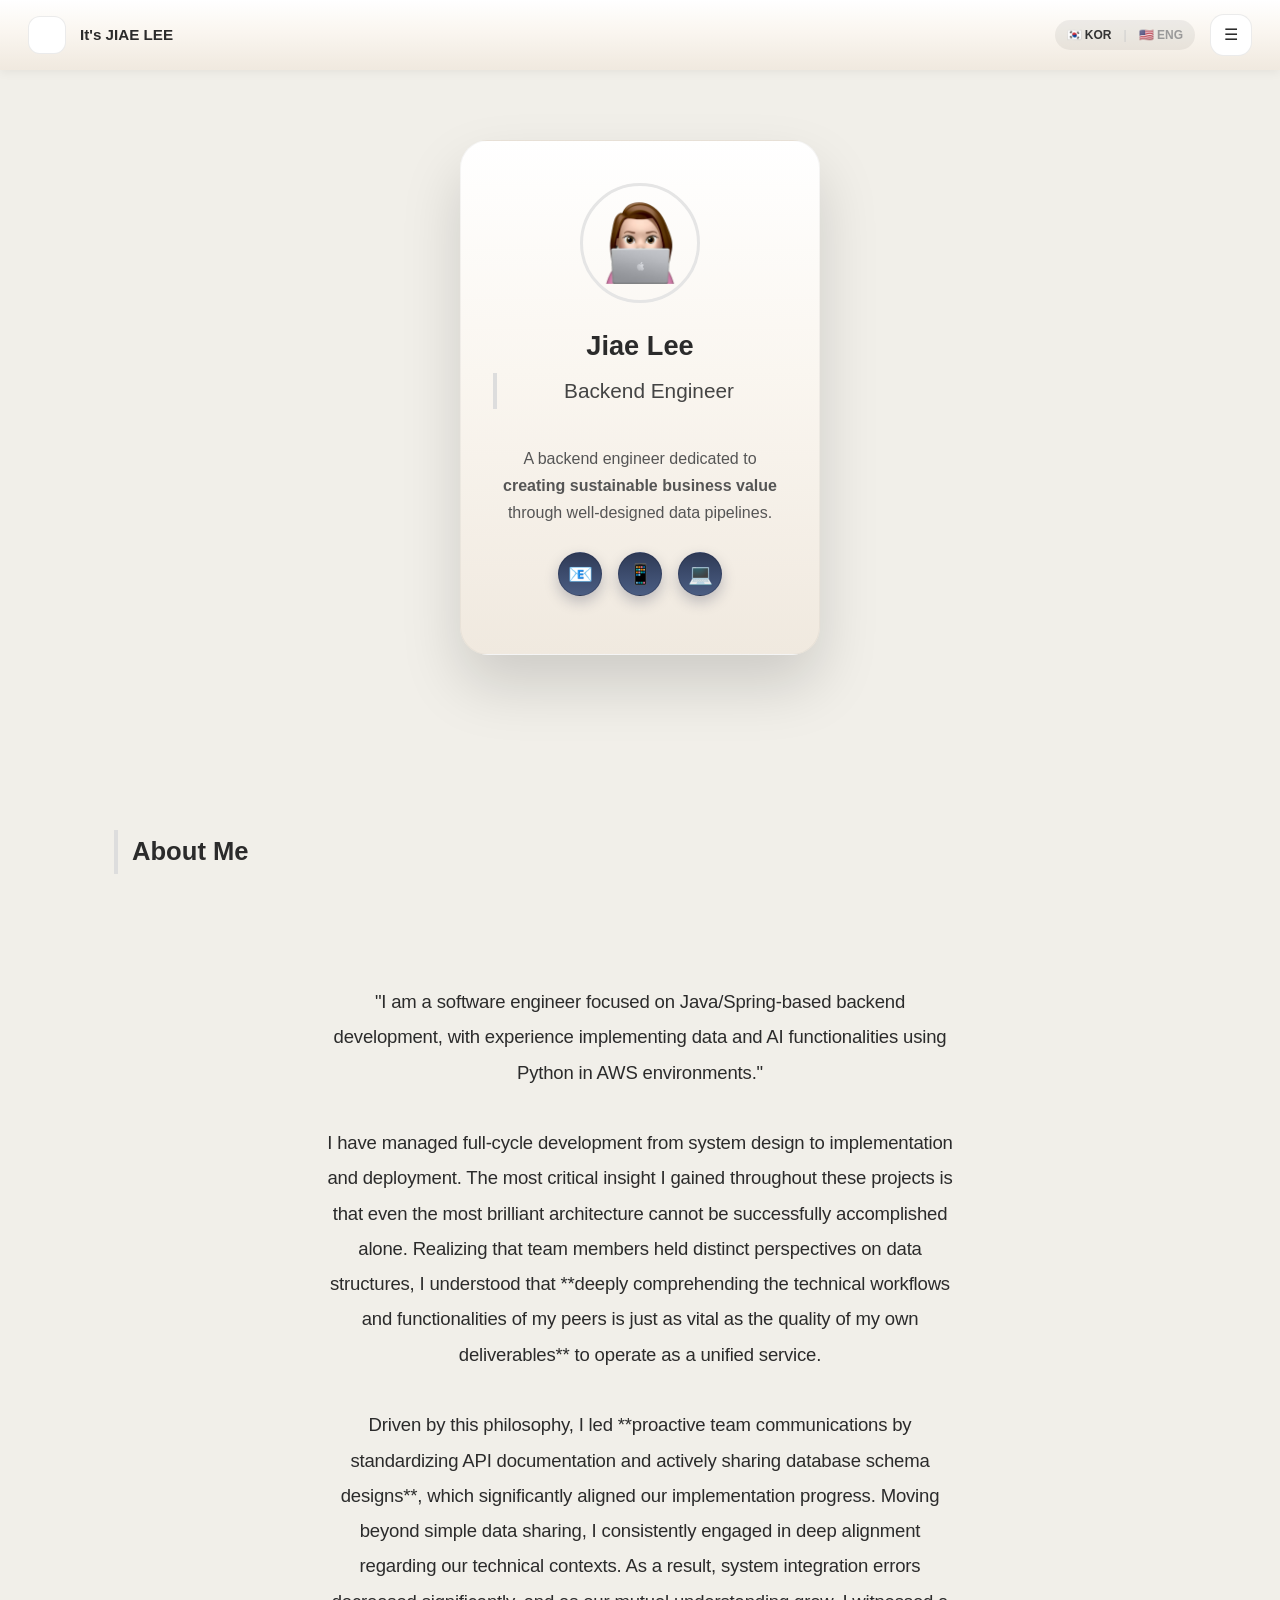
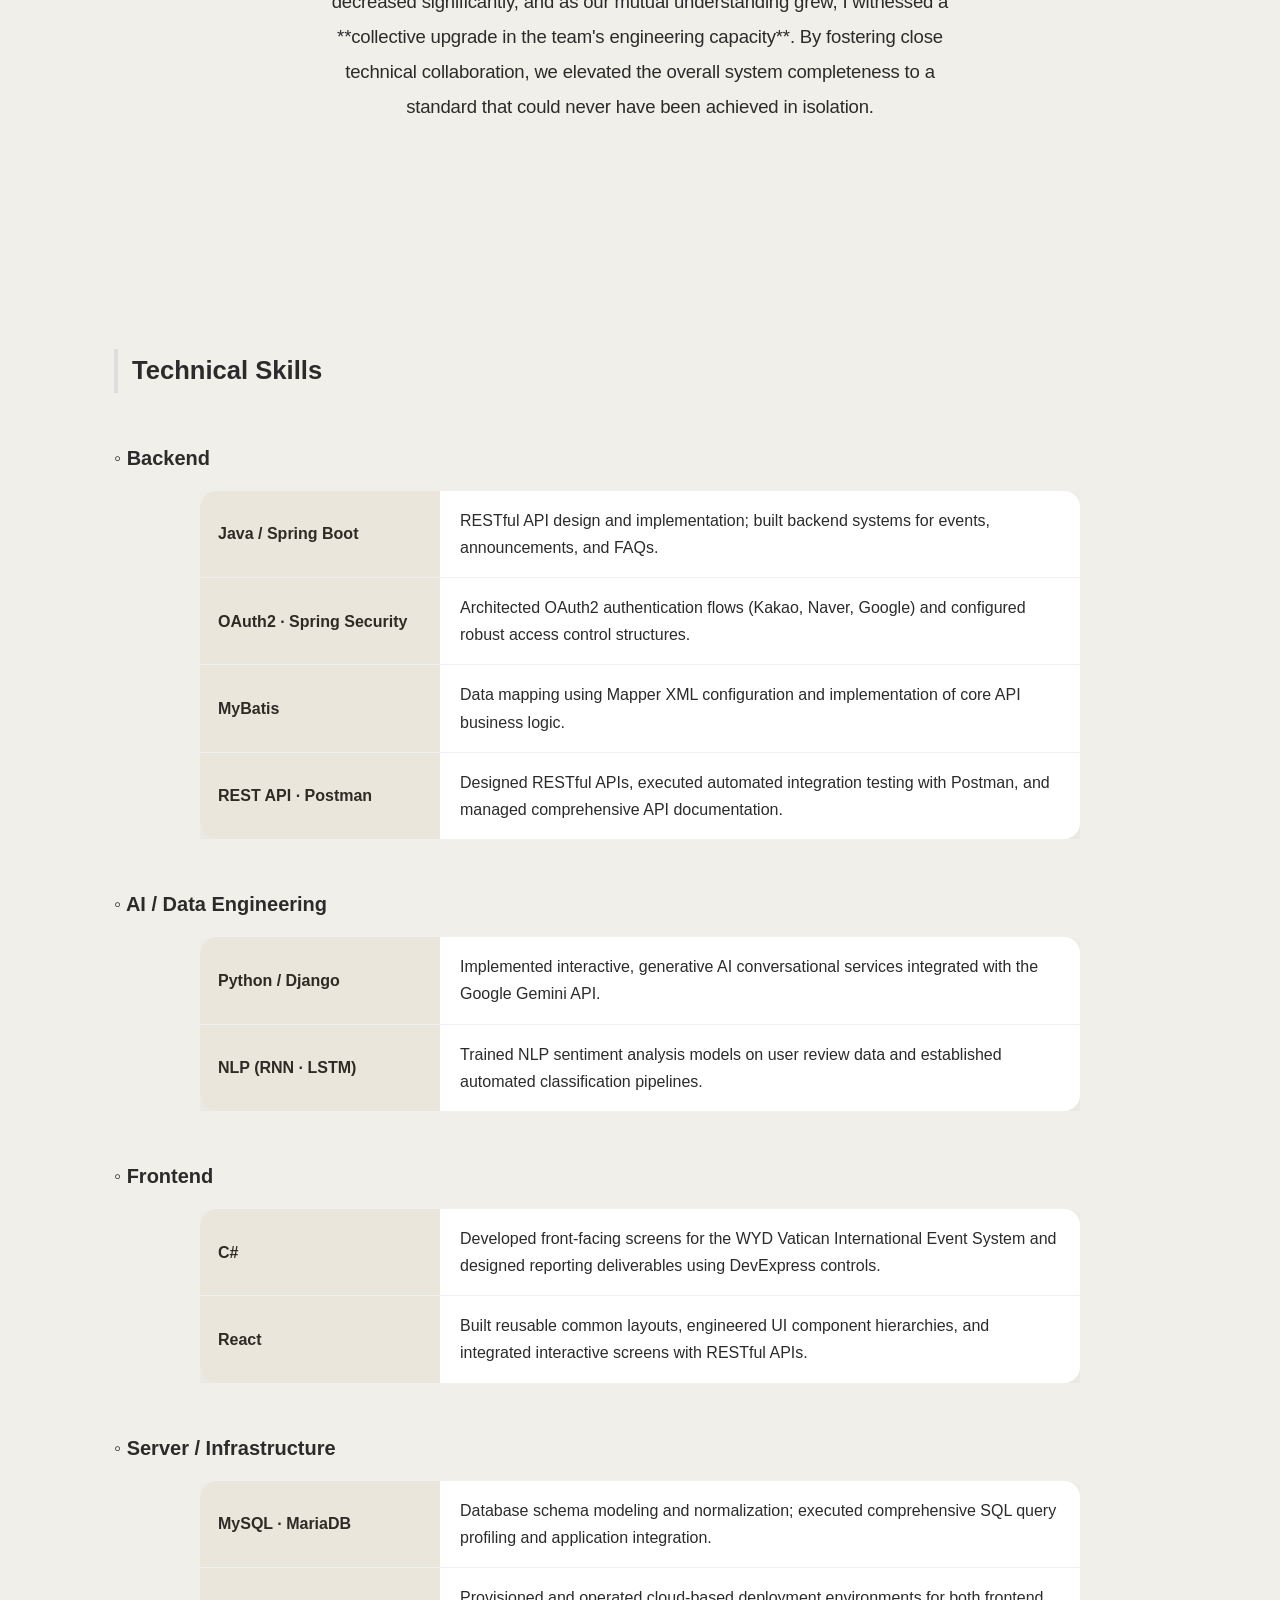
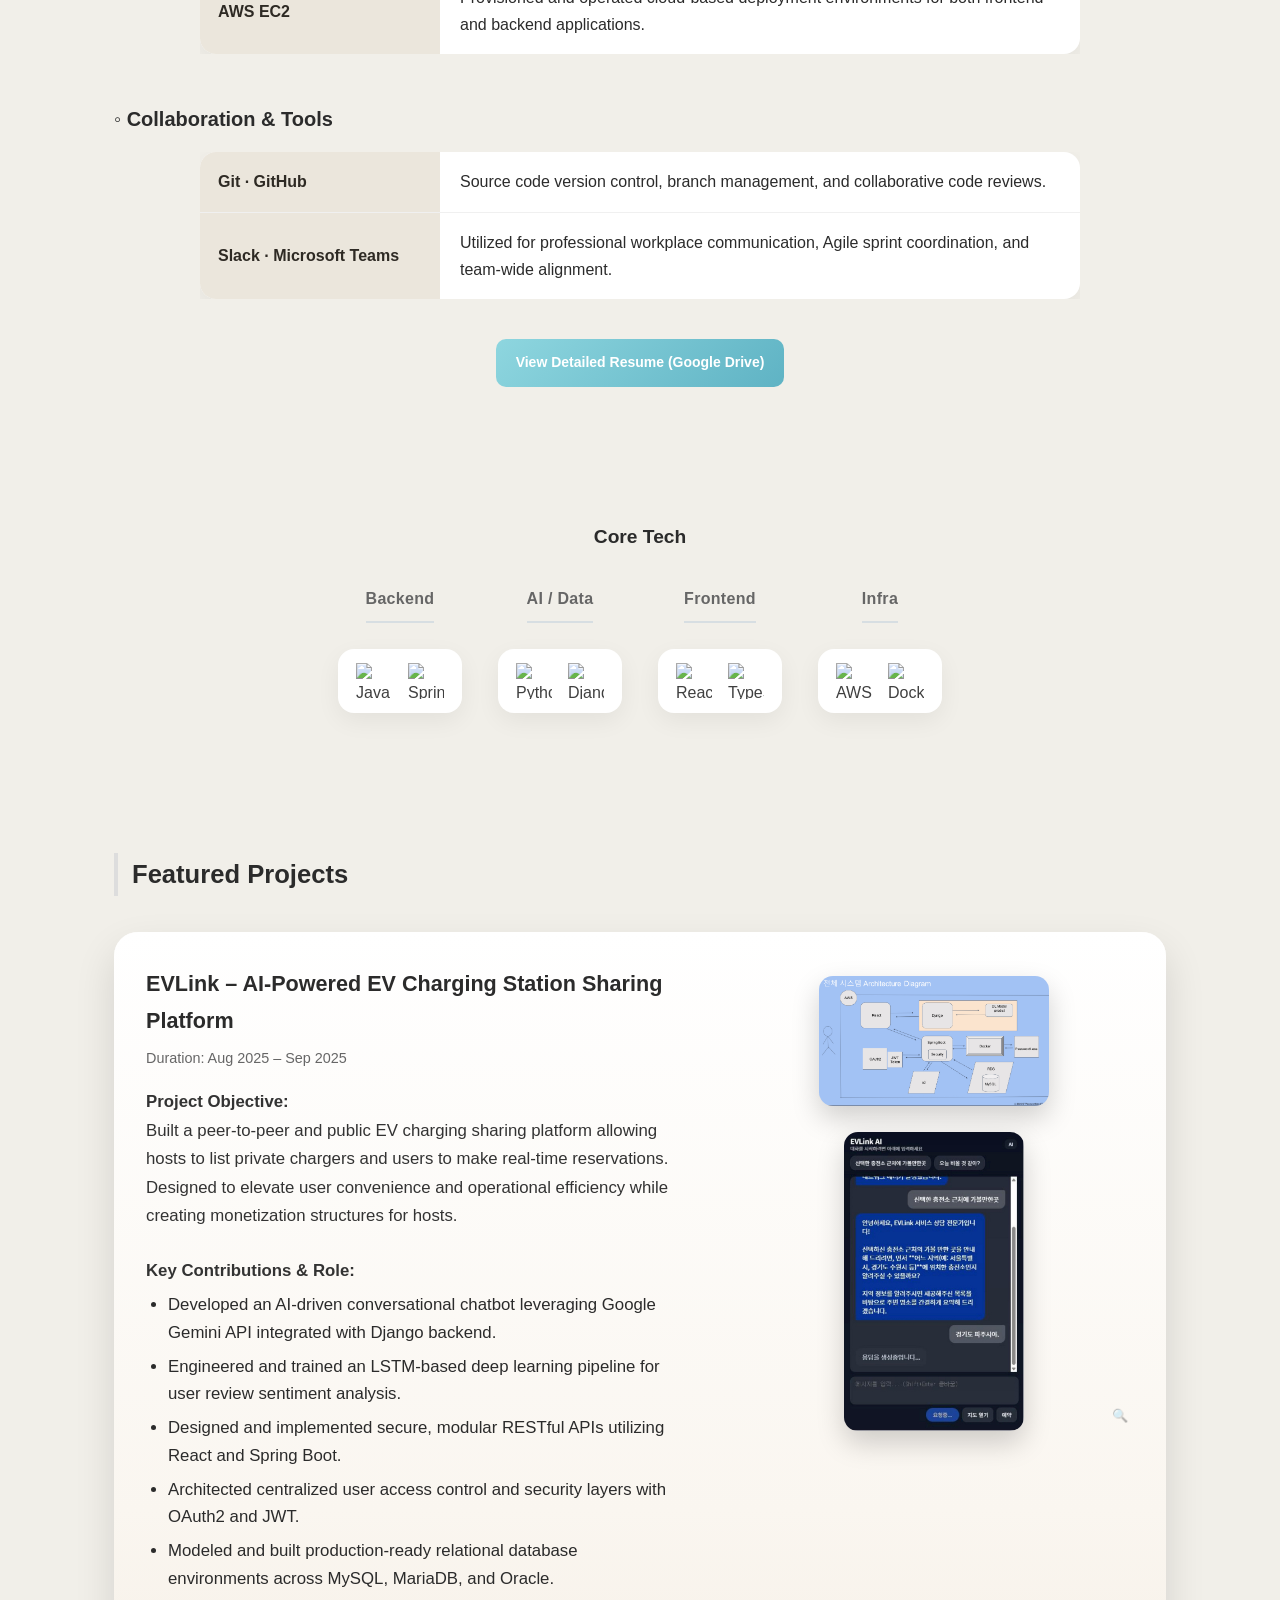
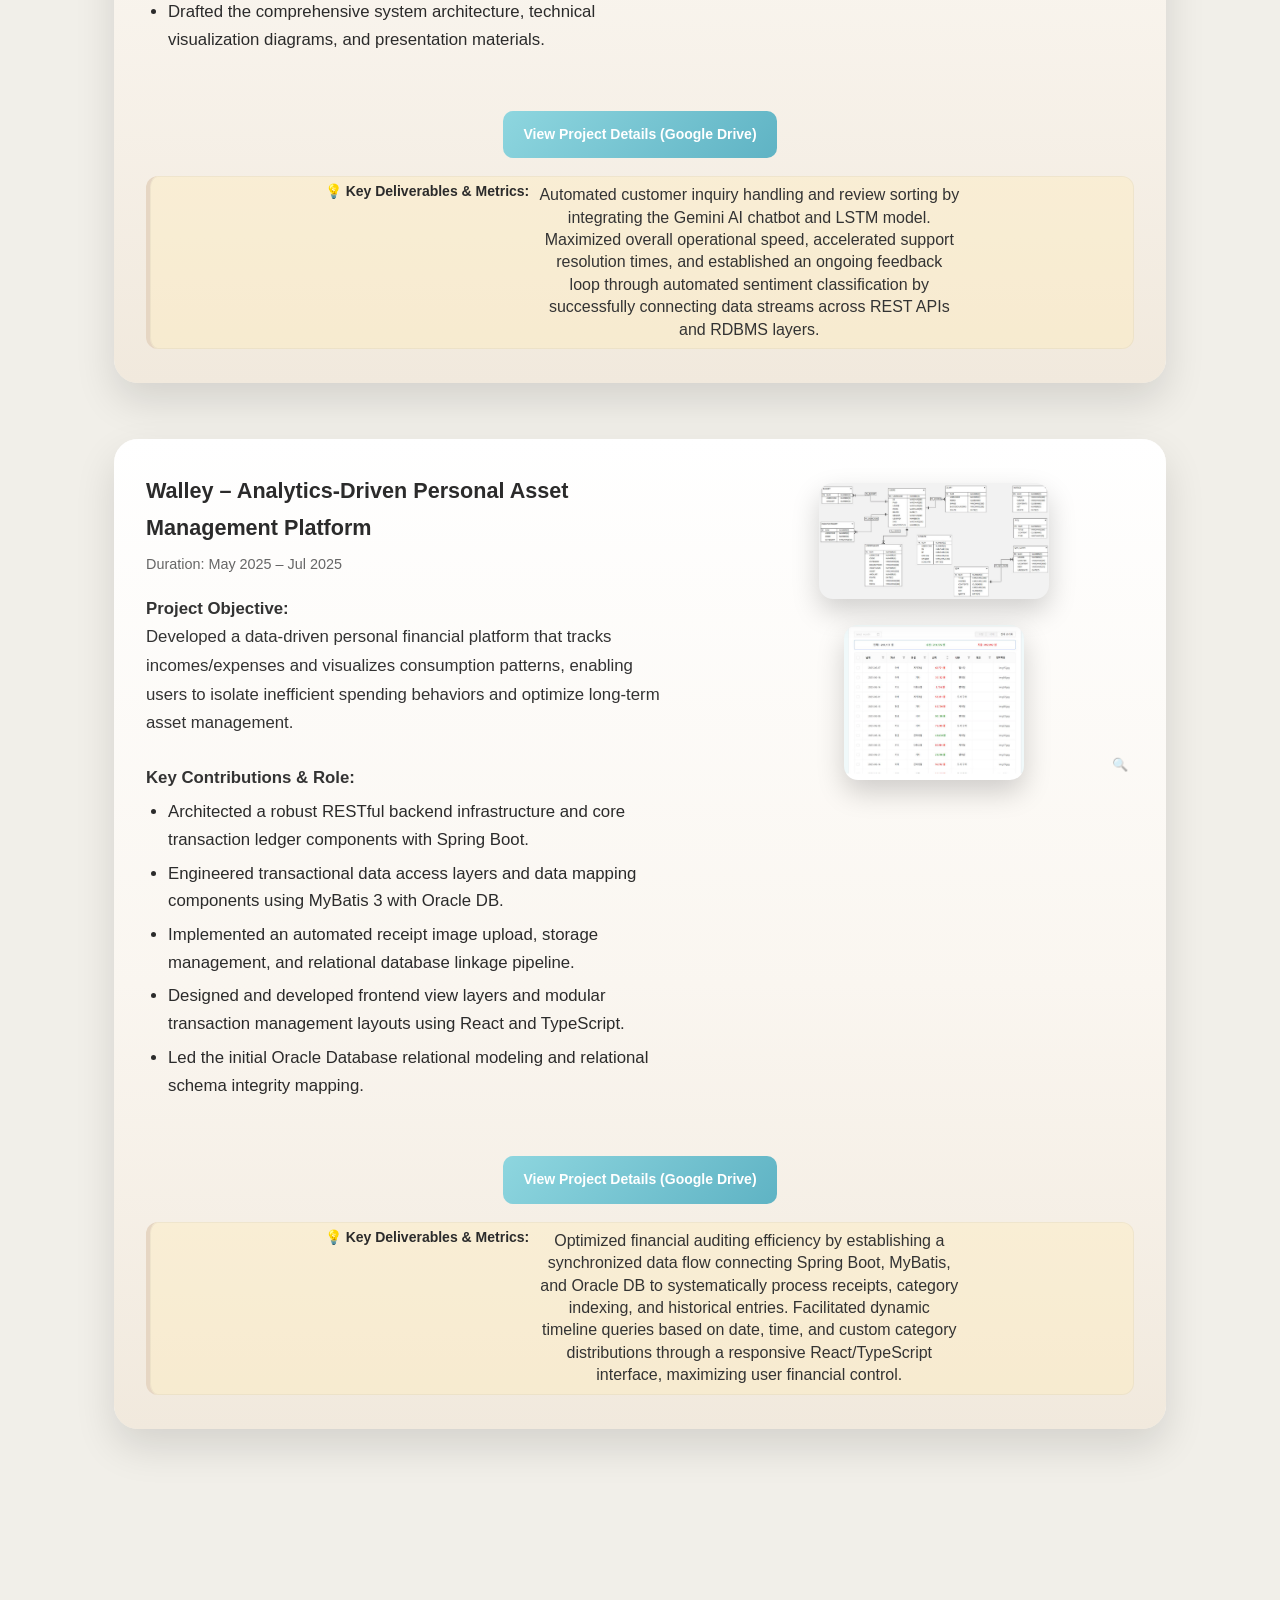
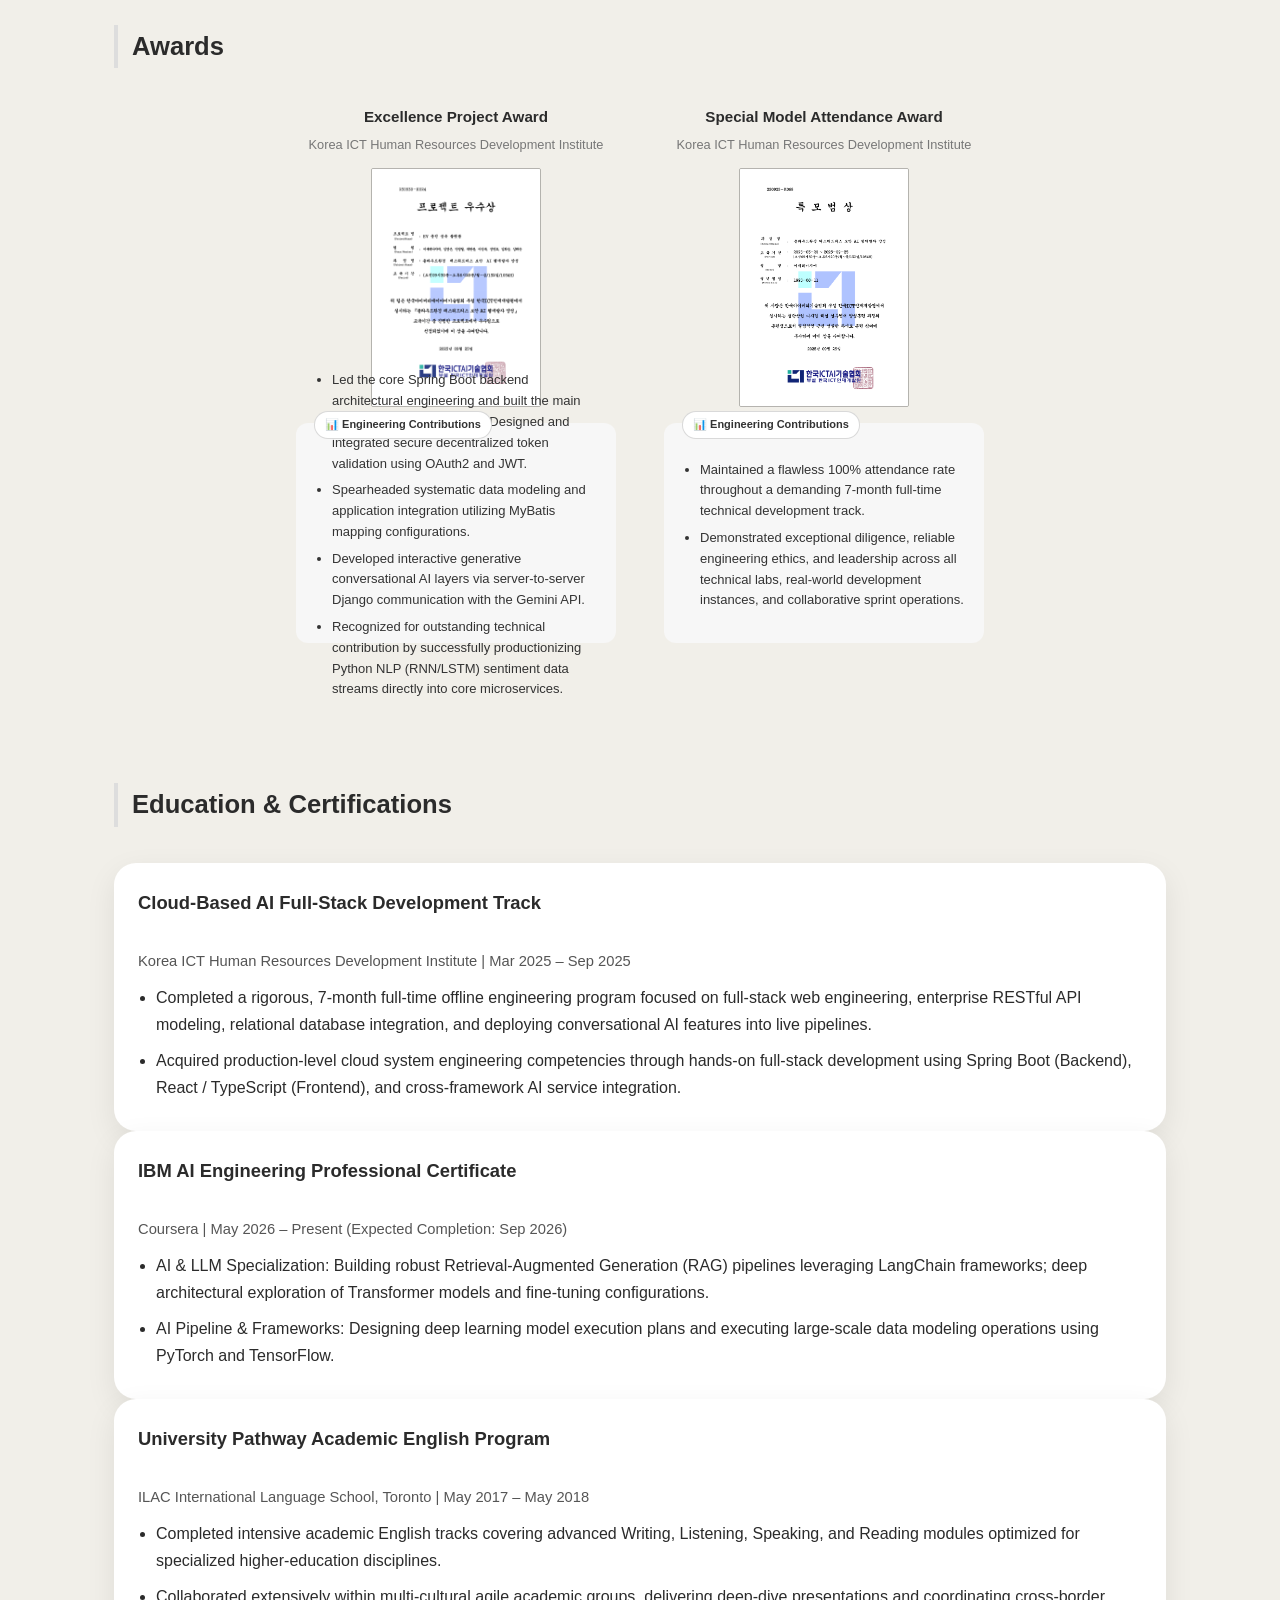
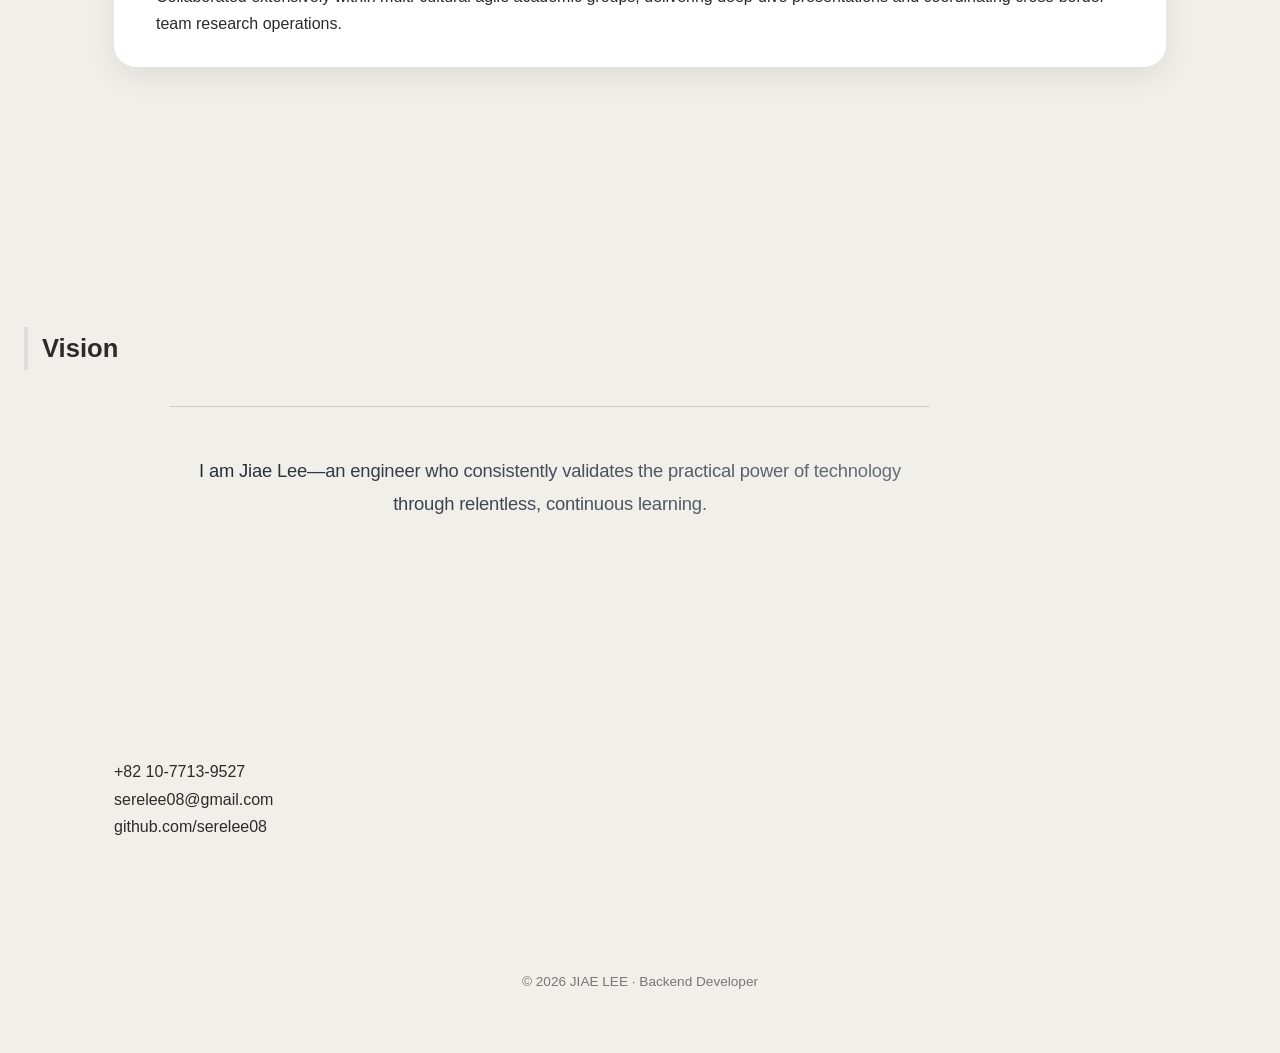
==== commit 0e3709f0: "feat:Refactor navigation and language switcher layout" ====
--- a/index_en.html
+++ b/index_en.html
@@ -21,10 +21,14 @@
     <span>It's JIAE LEE</span>
   </div>
 
-  <div class="nav-wrapper" style="display: flex; align-items: center; gap: 20px;">
-    <div class="language-switcher" style="margin-right: 10px;">
-      <a href="index.html" style="text-decoration: none; font-size: 20px; display: flex; align-items: center; gap: 4px;" title="변경: 한국어">
-        🇰🇷 <span style="font-size: 13px; color: var(--text-color, #555); font-weight: 600;">KOR</span>
+<div class="nav-wrapper" style="display: flex; align-items: center; gap: 15px;">
+    <div class="lang-buttons" style="display: flex; gap: 12px; align-items: center; background: rgba(0,0,0,0.06); padding: 5px 12px; border-radius: 20px; font-family: 'Pretendard', sans-serif; font-size: 12px; font-weight: bold;">
+      <span style="color: #333; display: flex; align-items: center; gap: 3px; cursor: default;">
+        🇰🇷 KOR
+      </span>
+      <span style="color: #ccc; font-weight: normal;">|</span>
+      <a href="index_en.html" style="text-decoration: none; color: #999; display: flex; align-items: center; gap: 3px; transition: 0.2s;" onmouseover="this.style.color='#333'" onmouseout="this.style.color='#999'" title="Switch to English">
+        🇺🇸 ENG
       </a>
     </div>
 
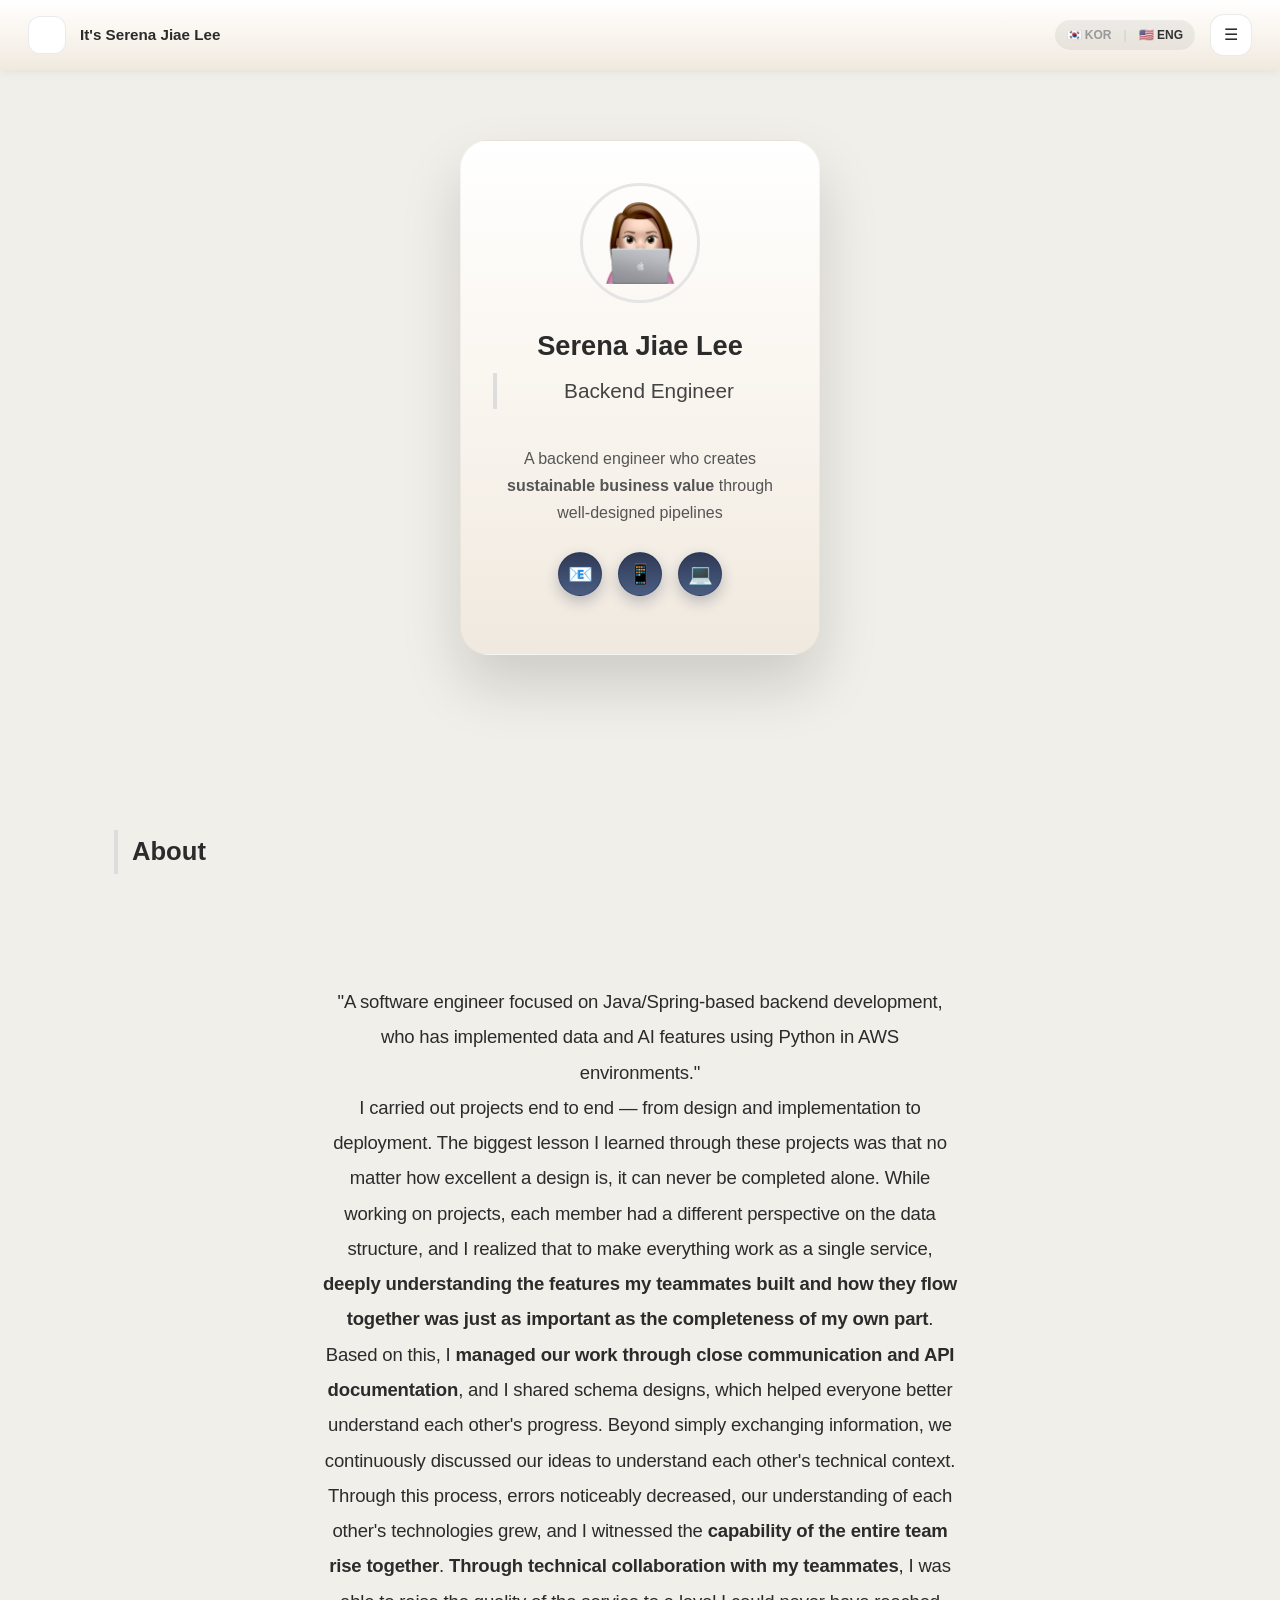
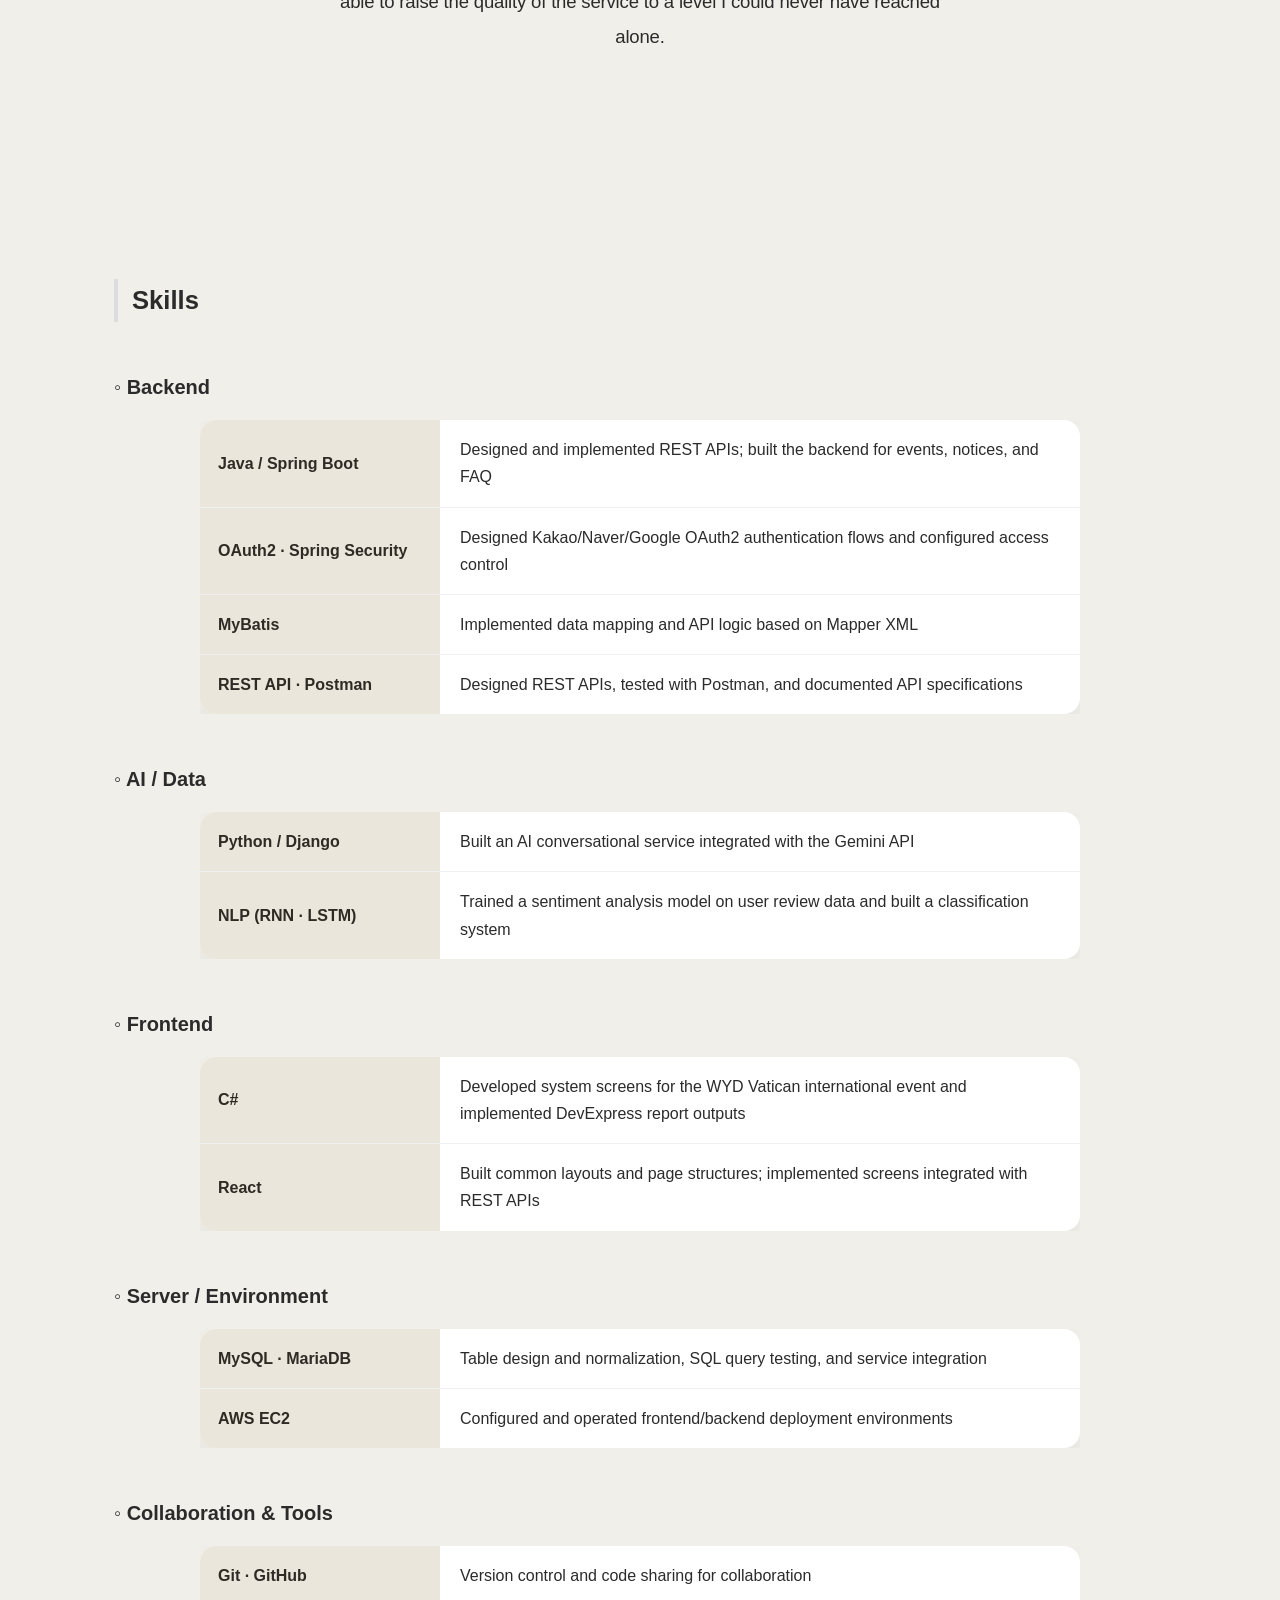
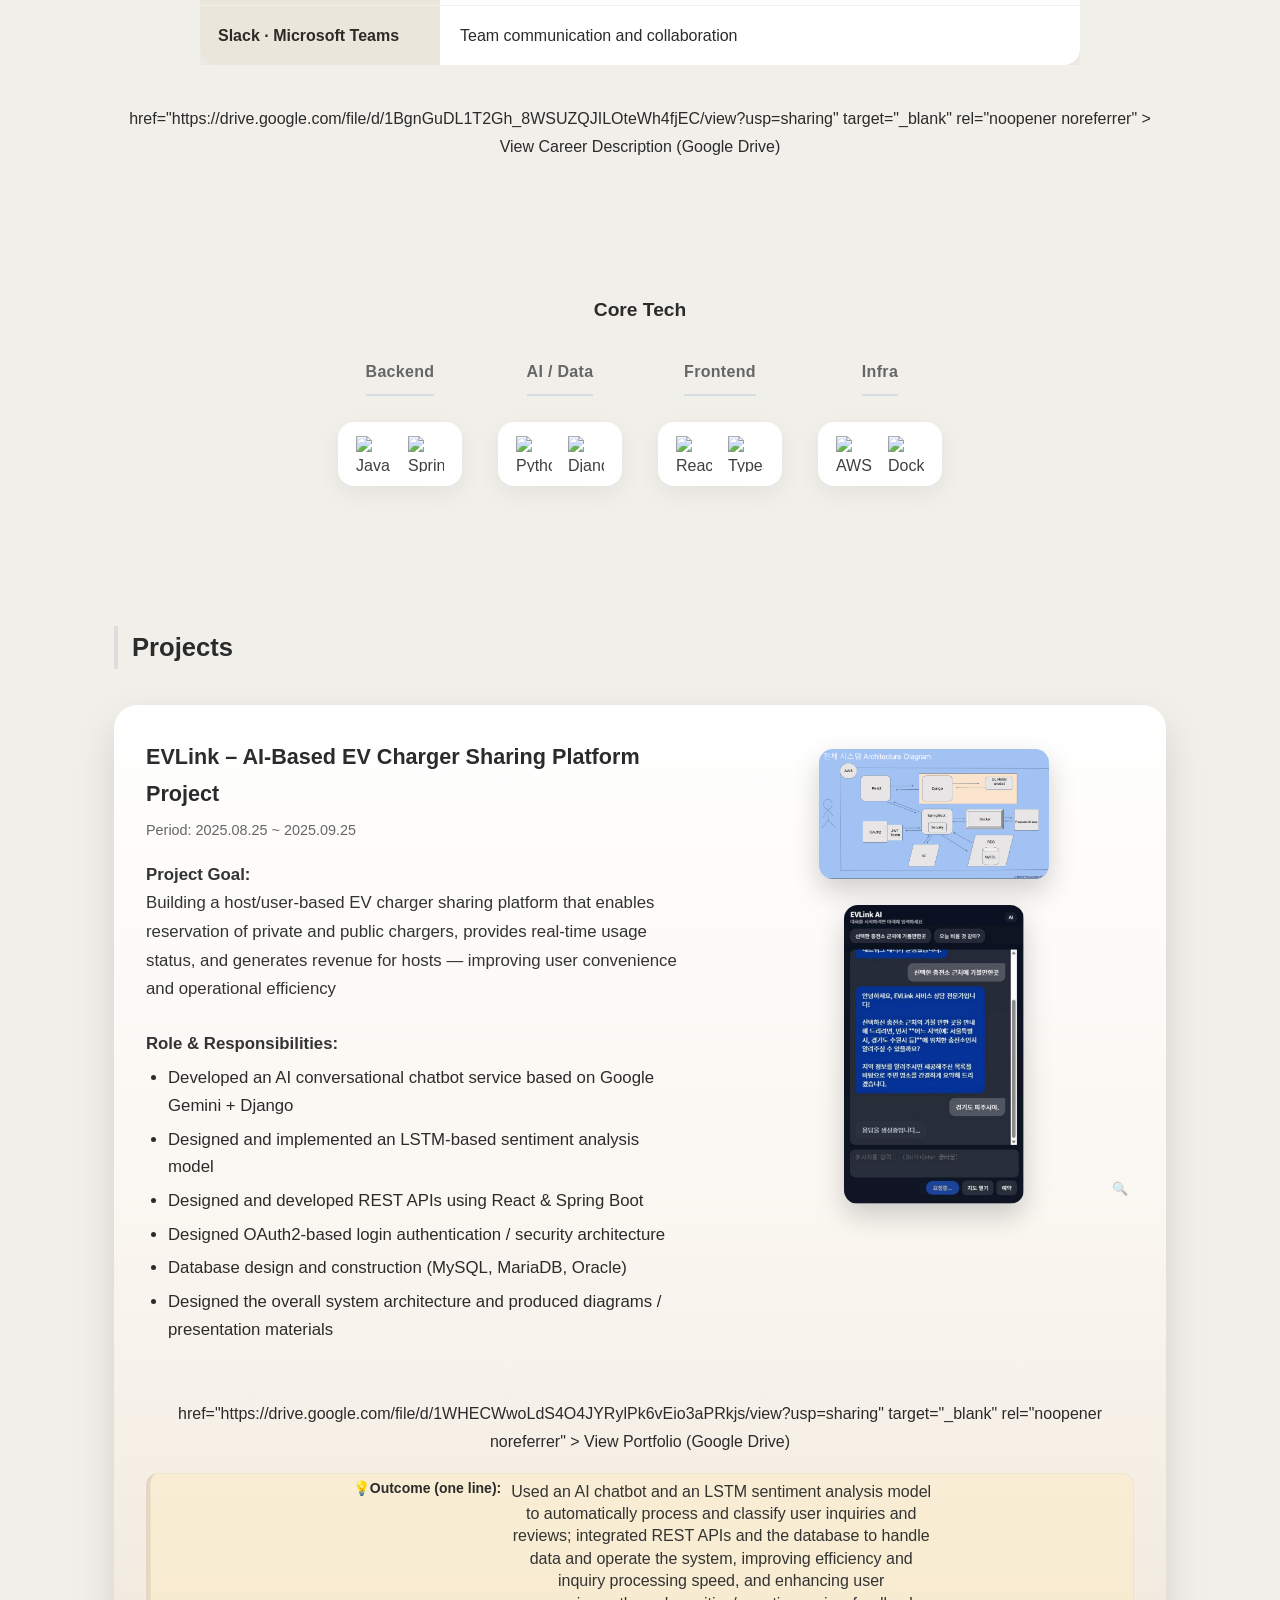
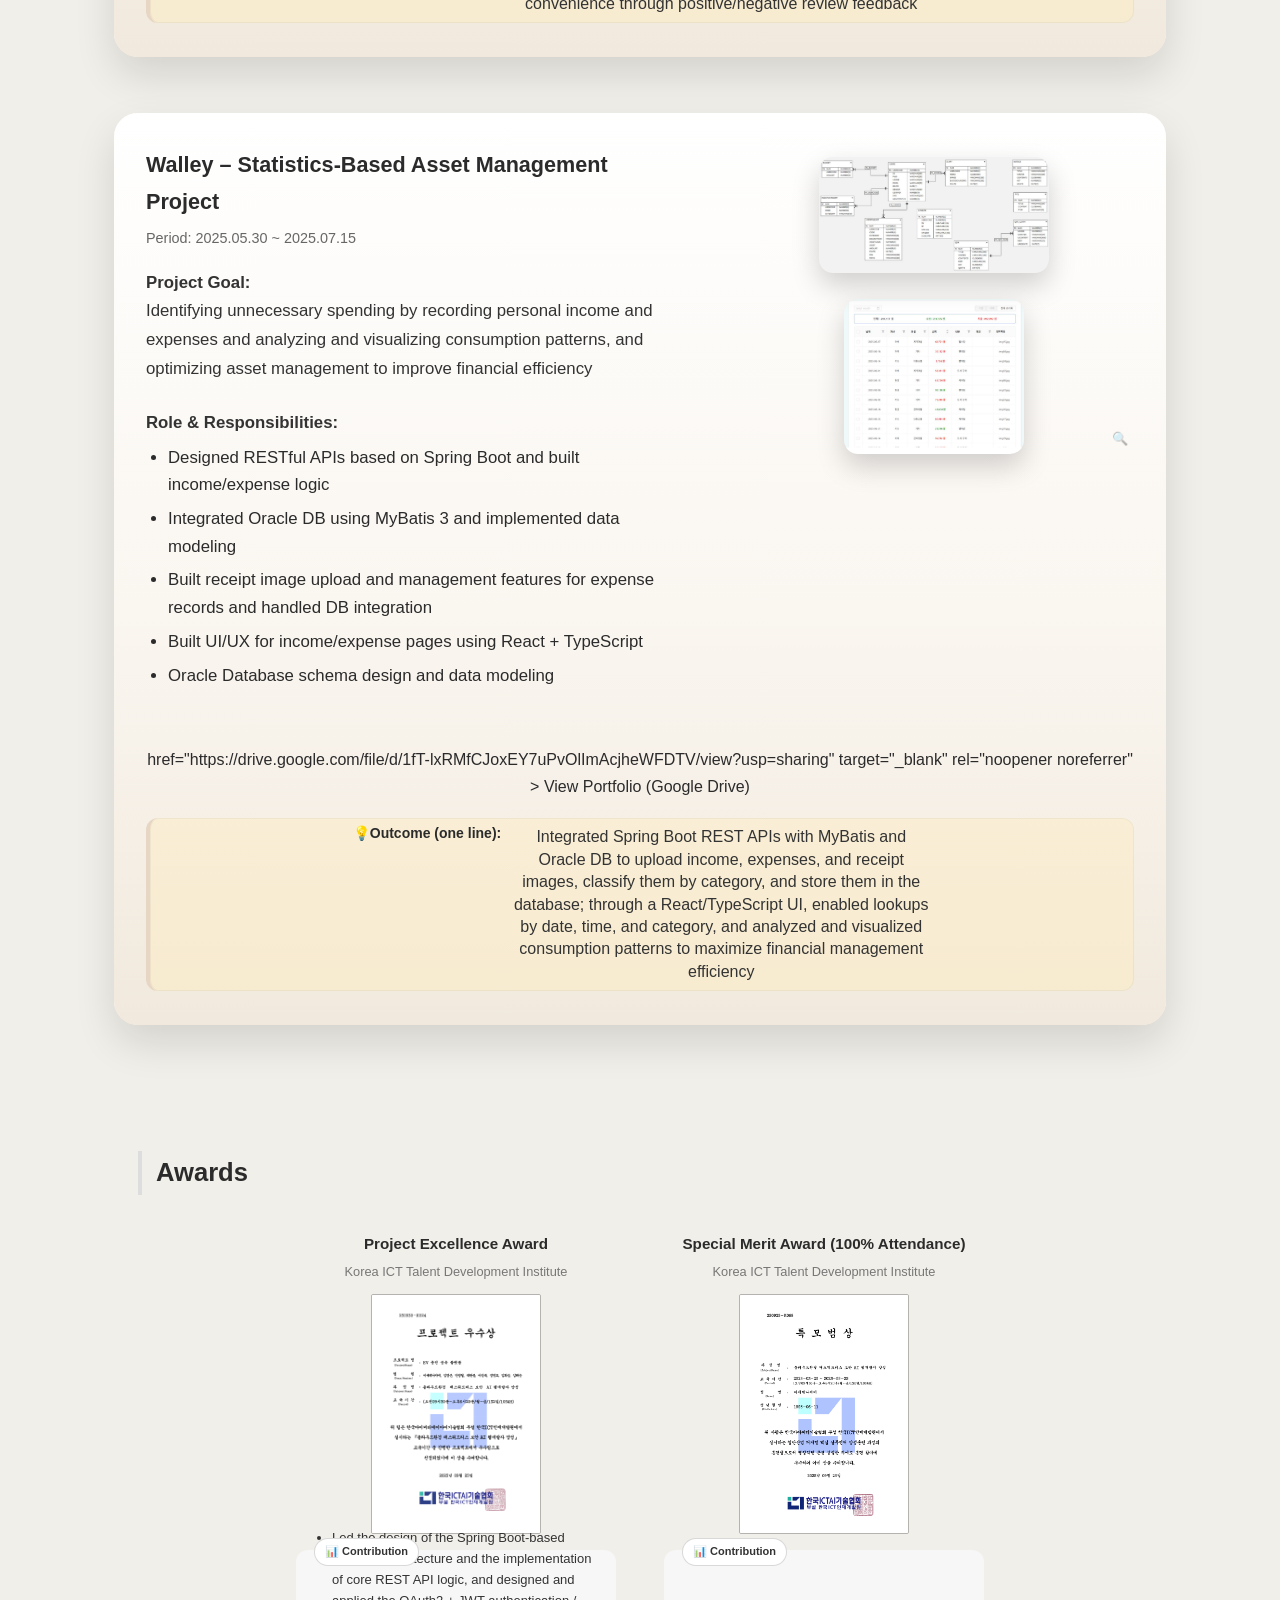
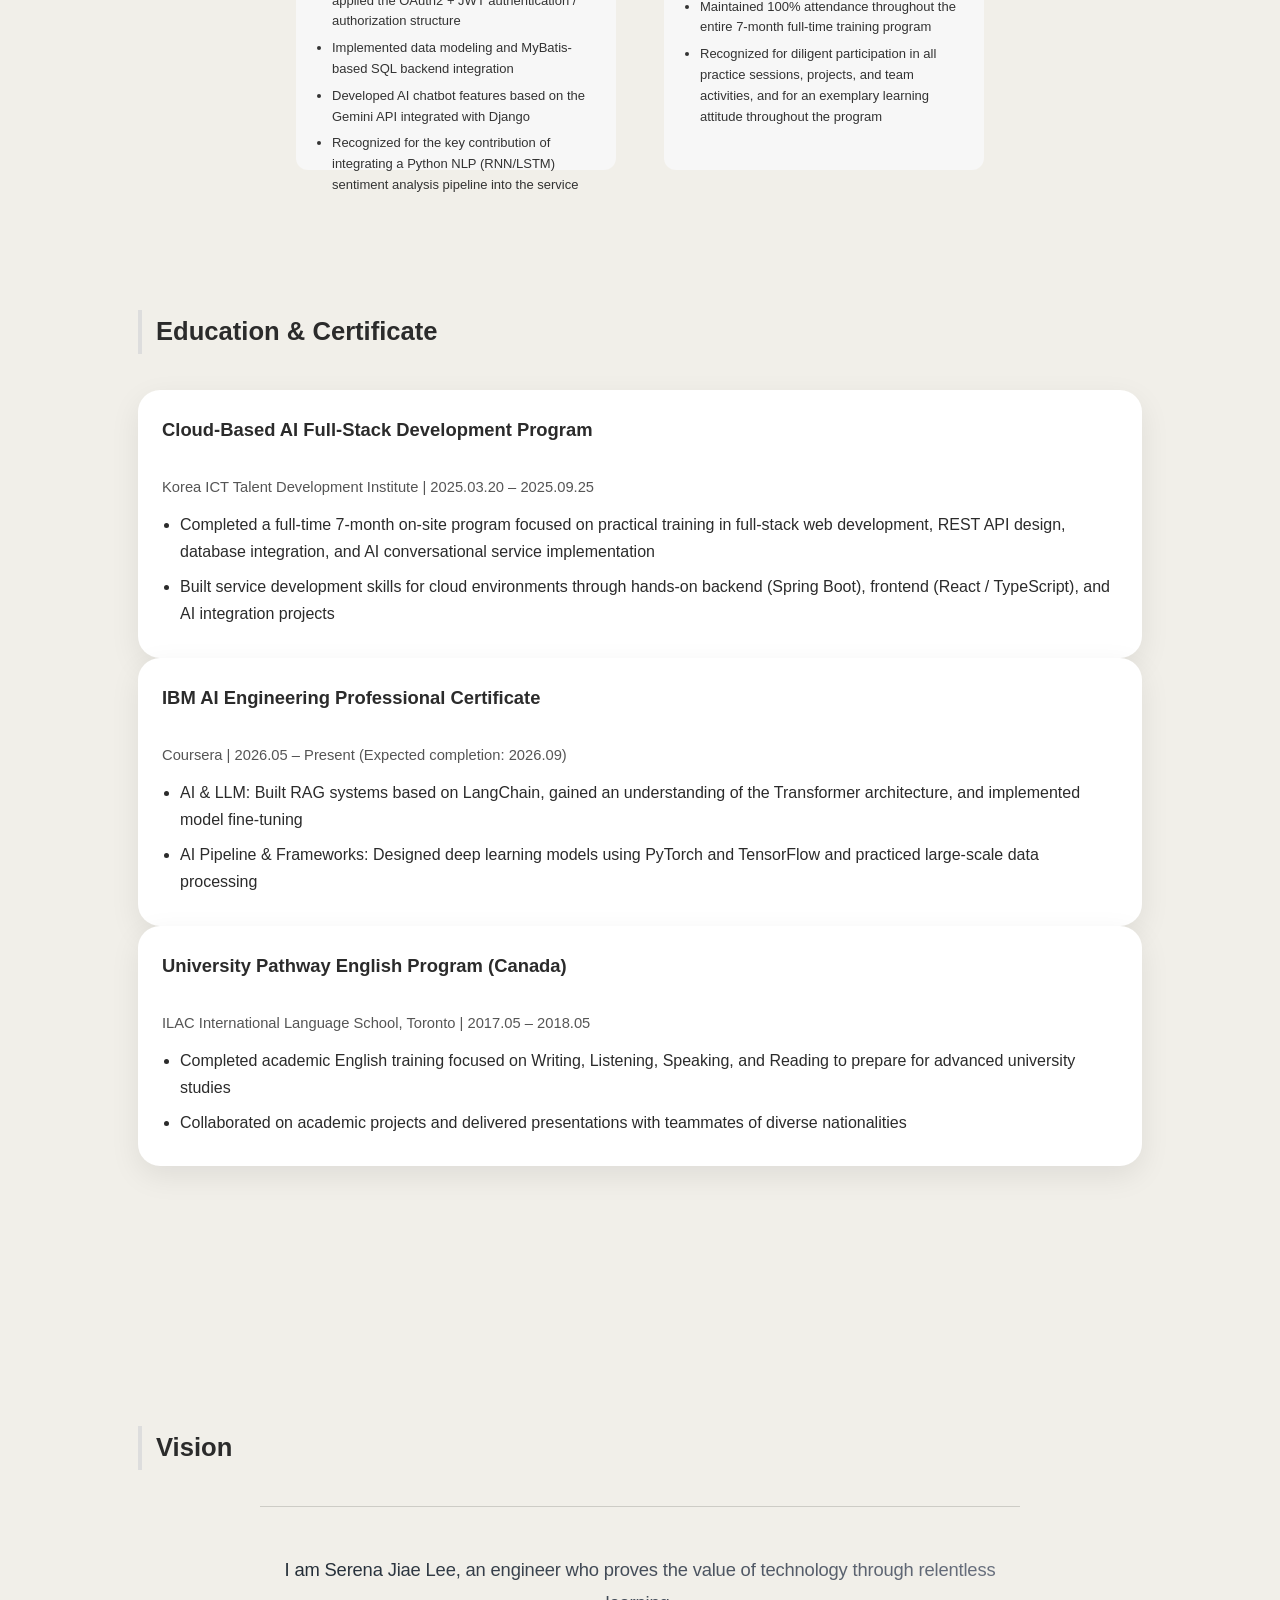
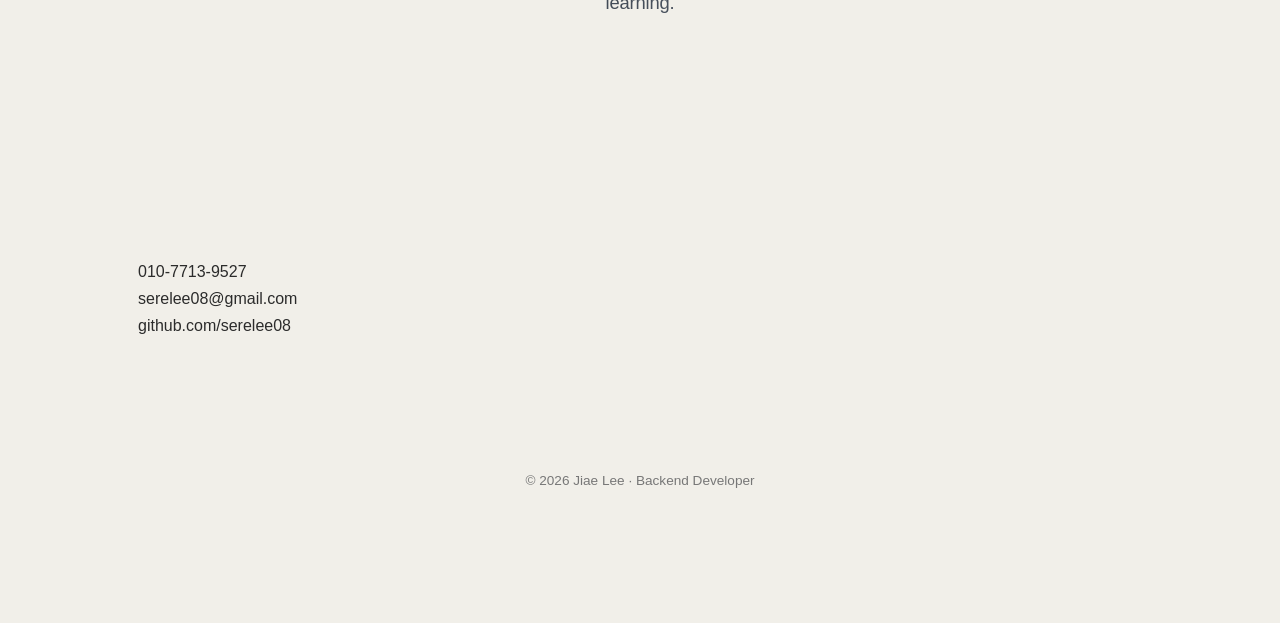
==== commit 82042fa1: "feat:Update name from Jiae Lee to Serena Jiae Lee" ====
--- a/index_en.html
+++ b/index_en.html
@@ -3,7 +3,7 @@
 <head>
   <meta charset="UTF-8" />
   <meta name="viewport" content="width=device-width, initial-scale=1.0" />
-  <title>Jiae Lee | Software Engineer</title>
+  <title>Serena Jiae Lee | Software Engineer</title>
   <script src="https://unpkg.com/lucide@latest"></script>
 
   <link rel="preconnect" href="https://fonts.googleapis.com">
@@ -13,38 +13,39 @@
 </head>
 <body>
 
+<!-- ================= TOP BAR ================= -->
 <div class="topbar">
   <div class="brand">
     <div class="robot-logo">
-      <i data-lucide="bot"></i>
-    </div>
-    <span>It's JIAE LEE</span>
-  </div>
-
-<div class="nav-wrapper" style="display: flex; align-items: center; gap: 15px;">
-    <div class="lang-buttons" style="display: flex; gap: 12px; align-items: center; background: rgba(0,0,0,0.06); padding: 5px 12px; border-radius: 20px; font-family: 'Pretendard', sans-serif; font-size: 12px; font-weight: bold;">
-      <span style="color: #333; display: flex; align-items: center; gap: 3px; cursor: default;">
-        🇰🇷 KOR
-      </span>
-      <span style="color: #ccc; font-weight: normal;">|</span>
-      <a href="index_en.html" style="text-decoration: none; color: #999; display: flex; align-items: center; gap: 3px; transition: 0.2s;" onmouseover="this.style.color='#333'" onmouseout="this.style.color='#999'" title="Switch to English">
-        🇺🇸 ENG
-      </a>
-    </div>
-
-    <div class="burger" onclick="toggleMenu()">☰</div>
-    <div class="menu" id="menu">
-      <a href="#landing">Profile</a>
-      <a href="#about">About</a>
-      <a href="#skills">Skills</a>
-      <a href="#experience">Projects</a>
-      <a href="#awards">Awards</a>
-      <a href="#education">Education</a>
-      <a href="#contact">Contact</a>
-    </div>
-  </div>
-</div>
-
+    <i data-lucide="bot"></i>
+    </div>
+
+    <span>It's Serena Jiae Lee</span>
+  </div>
+
+ <div class="nav-wrapper" style="display: flex; align-items: center; gap: 15px;">
+<div class="lang-buttons" style="display: flex; gap: 12px; align-items: center; background: rgba(0,0,0,0.06); padding: 5px 12px; border-radius: 20px; font-family: 'Pretendard', sans-serif; font-size: 12px; font-weight: bold;">
+<a href="./index.html" style="text-decoration: none; color: #999; display: flex; align-items: center; gap: 3px; transition: 0.2s;" onmouseover="this.style.color='#333'" onmouseout="this.style.color='#999'" title="Switch to Korean">
+🇰🇷 KOR
+</a>
+<span style="color: #ccc; font-weight: normal;">|</span>
+<span style="color: #333; display: flex; align-items: center; gap: 3px; cursor: default;">
+🇺🇸 ENG
+</span>
+</div>
+<div class="burger" onclick="toggleMenu()">☰</div>
+<div class="menu" id="menu">
+<a href="#landing">Profile</a>
+<a href="#about">About</a>
+<a href="#skills">Skills</a>
+<a href="#experience">Projects</a>
+<a href="#awards">Awards</a>
+<a href="#education">Education</a>
+<a href="#contact">Contact</a>
+</div>
+</div>
+</div>
+<!-- ================= LANDING ================= -->
 <section class="landing" id="landing">
   <div class="card">
 
@@ -52,39 +53,58 @@
       <img src="images/profile01.png" alt="profile">
     </div>
 
-    <h1>Jiae Lee</h1>
+    <h1>Serena Jiae Lee</h1>
     <h2>Backend Engineer</h2>
 
     <p class="tagline">
-      A backend engineer dedicated to <b>creating sustainable business value</b> through well-designed data pipelines.
+      A backend engineer who creates <b>sustainable business value</b> through well-designed pipelines
     </p>
 
     <div class="contact-icons">
       <button onclick="toggleInfo('emailBox')" title="Email">📧</button>
       <button onclick="toggleInfo('phoneBox')" title="Phone">📱</button>
       <button onclick="window.open('https://github.com/serelee08', '_blank')" title="GitHub">💻</button>
+
     </div>
 
     <div class="contact-info" id="emailBox">serelee08@gmail.com</div>
-    <div class="contact-info" id="phoneBox">+82-10-7713-9527</div>
+    <div class="contact-info" id="phoneBox">010-7713-9527</div>
     <div class="contact-info" id="gitBox">github.com/serelee08</div>
 
   </div>
 </section>
 
+<!-- ================= ABOUT ================= -->
 <section id="about">
-  <h2>About Me</h2>
+  <h2>About</h2>
   <div class="about">
     <p>
-      "I am a software engineer focused on Java/Spring-based backend development, with experience implementing data and AI functionalities using Python in AWS environments."<br><br>
-      I have managed full-cycle development from system design to implementation and deployment. The most critical insight I gained throughout these projects is that even the most brilliant architecture cannot be successfully accomplished alone. Realizing that team members held distinct perspectives on data structures, I understood that **deeply comprehending the technical workflows and functionalities of my peers is just as vital as the quality of my own deliverables** to operate as a unified service.<br><br>
-      Driven by this philosophy, I led **proactive team communications by standardizing API documentation and actively sharing database schema designs**, which significantly aligned our implementation progress. Moving beyond simple data sharing, I consistently engaged in deep alignment regarding our technical contexts. As a result, system integration errors decreased significantly, and as our mutual understanding grew, I witnessed a **collective upgrade in the team's engineering capacity**. By fostering close technical collaboration, we elevated the overall system completeness to a standard that could never have been achieved in isolation.
+"A software engineer focused on Java/Spring-based backend development, who has implemented
+data and AI features using Python in AWS environments."<br>
+
+I carried out projects end to end — from design and implementation to deployment.
+The biggest lesson I learned through these projects was that no matter how excellent a design is,
+it can never be completed alone. While working on projects, each member had a different perspective
+on the data structure, and I realized that to make everything work as a single service,
+<b>deeply understanding the features my teammates built and how they flow together was just as
+important as the completeness of my own part</b>. Based on this, I <b>managed our work through close
+communication and API documentation</b>, and I shared schema designs, which helped everyone better
+understand each other's progress. Beyond simply exchanging information, we continuously discussed our
+ideas to understand each other's technical context. Through this process, errors noticeably decreased,
+our understanding of each other's technologies grew, and I witnessed the <b>capability of the entire
+team rise together</b>. <b>Through technical collaboration with my teammates</b>, I was able to raise
+the quality of the service to a level I could never have reached alone.
+
+
     </p>
   </div>
 </section>
 
+
+
+
 <section id="skills">
-  <h2>Technical Skills</h2>
+  <h2>Skills</h2>
 
   <h3>◦ Backend</h3>
   <div class="skill-table-wrap">
@@ -92,79 +112,79 @@
       <tr>
         <td class="skill-name">Java / Spring Boot</td>
         <td class="skill-desc">
-          RESTful API design and implementation; built backend systems for events, announcements, and FAQs.
+          Designed and implemented REST APIs; built the backend for events, notices, and FAQ
         </td>
       </tr>
       <tr>
         <td class="skill-name">OAuth2 · Spring Security</td>
         <td class="skill-desc">
-          Architected OAuth2 authentication flows (Kakao, Naver, Google) and configured robust access control structures.
+          Designed Kakao/Naver/Google OAuth2 authentication flows and configured access control
         </td>
       </tr>
       <tr>
         <td class="skill-name">MyBatis</td>
         <td class="skill-desc">
-          Data mapping using Mapper XML configuration and implementation of core API business logic.
+          Implemented data mapping and API logic based on Mapper XML
         </td>
       </tr>
       <tr>
         <td class="skill-name">REST API · Postman</td>
         <td class="skill-desc">
-          Designed RESTful APIs, executed automated integration testing with Postman, and managed comprehensive API documentation.
+          Designed REST APIs, tested with Postman, and documented API specifications
         </td>
       </tr>
     </table>
   </div>
 
-  <h3>◦ AI / Data Engineering</h3>
+  <h3>◦ AI / Data</h3>
   <div class="skill-table-wrap">
     <table class="skill-table">
       <tr>
         <td class="skill-name">Python / Django</td>
         <td class="skill-desc">
-          Implemented interactive, generative AI conversational services integrated with the Google Gemini API.
+          Built an AI conversational service integrated with the Gemini API
         </td>
       </tr>
       <tr>
         <td class="skill-name">NLP (RNN · LSTM)</td>
         <td class="skill-desc">
-          Trained NLP sentiment analysis models on user review data and established automated classification pipelines.
+          Trained a sentiment analysis model on user review data and built a classification system
         </td>
       </tr>
     </table>
   </div>
 
-  <h3>◦ Frontend</h3>
+<h3>◦ Frontend</h3>
   <div class="skill-table-wrap">
     <table class="skill-table">
       <tr>
         <td class="skill-name">C#</td>
         <td class="skill-desc">
-          Developed front-facing screens for the WYD Vatican International Event System and designed reporting deliverables using DevExpress controls.
+          Developed system screens for the WYD Vatican international event and implemented DevExpress report outputs
         </td>
       </tr>
       <tr>
         <td class="skill-name">React</td>
         <td class="skill-desc">
-          Built reusable common layouts, engineered UI component hierarchies, and integrated interactive screens with RESTful APIs.
+          Built common layouts and page structures; implemented screens integrated with REST APIs
         </td>
       </tr>
     </table>
   </div>
 
-  <h3>◦ Server / Infrastructure</h3>
+  <h3>◦ Server / Environment</h3>
   <div class="skill-table-wrap">
     <table class="skill-table">
       <tr>
         <td class="skill-name">MySQL · MariaDB</td>
         <td class="skill-desc">
-          Database schema modeling and normalization; executed comprehensive SQL query profiling and application integration.
+          Table design and normalization, SQL query testing, and service integration
         </td>
       </tr>
       <tr>
         <td class="skill-name">AWS EC2</td>
         <td class="skill-desc">
-          Provisioned and operated cloud-based deployment environments for both frontend and backend applications.
+          Configured and operated frontend/backend deployment environments
         </td>
       </tr>
     </table>
@@ -176,33 +196,40 @@
       <tr>
         <td class="skill-name">Git · GitHub</td>
         <td class="skill-desc">
-          Source code version control, branch management, and collaborative code reviews.
+          Version control and code sharing for collaboration
         </td>
       </tr>
       <tr>
         <td class="skill-name">Slack · Microsoft Teams</td>
         <td class="skill-desc">
-          Utilized for professional workplace communication, Agile sprint coordination, and team-wide alignment.
+          Team communication and collaboration
         </td>
       </tr>
     </table>
   </div>
 
   <div class="portfolio-link">
-    <a
+    
       href="https://drive.google.com/file/d/1BgnGuDL1T2Gh_8WSUZQJILOteWh4fjEC/view?usp=sharing"
       target="_blank"
       rel="noopener noreferrer"
     >
-      View Detailed Resume (Google Drive)
+      View Career Description (Google Drive)
     </a>
   </div>
 </section>
 
+
+
+
+
+
+<!-- ================= CORE TECH ================= -->
 <section id="core-tech">
   <h3 class="core-title">Core Tech</h3>
 
   <div class="core-tech-wrap">
+
     <div class="core-group">
       <span class="core-label">Backend</span>
       <div class="core-icons">
@@ -234,238 +261,343 @@
         <img src="https://cdn.jsdelivr.net/npm/devicon@2.15.1/icons/docker/docker-original.svg" alt="Docker">
       </div>
     </div>
-  </div>
-</section>
-
+
+  </div>
+</section>
+
+
+
+
+
+
+
+
+
+
+<!-- ================= EXPERIENCE ================= -->
 <section id="experience">
-  <h2>Featured Projects</h2>
-
-  <div class="project-box">
-    <div class="project-row">
-      <div class="project-left-text">
-        <h3>EVLink – AI-Powered EV Charging Station Sharing Platform</h3>
-        <span class="project-period">Duration: Aug 2025 – Sep 2025</span>
-
-        <span class="project-goal">
-          <b>Project Objective:</b><br>
-          Built a peer-to-peer and public EV charging sharing platform allowing hosts to list private chargers and users to make real-time reservations. Designed to elevate user convenience and operational efficiency while creating monetization structures for hosts.
-        </span>
-
-        <span class="project-role">
-          <b>Key Contributions & Role:</b>
-        </span>
-
-        <ul class="project-desc">
-          <li>Developed an AI-driven conversational chatbot leveraging Google Gemini API integrated with Django backend.</li>
-          <li>Engineered and trained an LSTM-based deep learning pipeline for user review sentiment analysis.</li>
-          <li>Designed and implemented secure, modular RESTful APIs utilizing React and Spring Boot.</li>
-          <li>Architected centralized user access control and security layers with OAuth2 and JWT.</li>
-          <li>Modeled and built production-ready relational database environments across MySQL, MariaDB, and Oracle.</li>
-          <li>Drafted the comprehensive system architecture, technical visualization diagrams, and presentation materials.</li>
+  <h2>Projects</h2>
+
+<div class="project-box">
+
+  <div class="project-row">
+
+    <!-- LEFT : TEXT -->
+    <div class="project-left-text">
+      <h3>EVLink – AI-Based EV Charger Sharing Platform Project</h3>
+
+<span class="project-period">Period: 2025.08.25 ~ 2025.09.25</span>
+
+<span class="project-goal">
+<b>Project Goal:</b><br>Building a host/user-based EV charger sharing platform that enables reservation of
+private and public chargers, provides real-time usage status, and generates revenue for hosts —
+improving user convenience and operational efficiency
+</span>
+
+<span class="project-role">
+  <b>Role &amp; Responsibilities:</b>
+</span>
+
+<ul class="project-desc">
+  <li>Developed an AI conversational chatbot service based on Google Gemini + Django</li>
+  <li>Designed and implemented an LSTM-based sentiment analysis model</li>
+  <li>Designed and developed REST APIs using React &amp; Spring Boot</li>
+  <li>Designed OAuth2-based login authentication / security architecture</li>
+  <li>Database design and construction (MySQL, MariaDB, Oracle)</li>
+  <li>Designed the overall system architecture and produced diagrams / presentation materials</li>
+</ul>
+
+
+    </div>
+
+    <!-- RIGHT : IMAGES -->
+    <div class="project-right overlap-frame">
+      <img src="images/Architecture.jpg"
+           alt="EVLink Architecture"
+           onclick="openModal(this.src)">
+      <img src="images/chatbot.jpg"
+           alt="EVLink AI Feature"
+           onclick="openModal(this.src)">
+    </div>
+
+  </div> <!-- project-row end -->
+
+
+  <div class="portfolio-link">
+    
+      href="https://drive.google.com/file/d/1WHECWwoLdS4O4JYRylPk6vEio3aPRkjs/view?usp=sharing"
+      target="_blank"
+      rel="noopener noreferrer"
+    >
+      View Portfolio (Google Drive)
+    </a>
+  </div>
+
+  <div class="achievement-box">
+    <div class="achievement-icon">💡<strong>Outcome (one line):</strong></div>
+    <div class="achievement-content">
+      <p>
+Used an AI chatbot and an LSTM sentiment analysis model to automatically process and classify
+user inquiries and reviews; integrated REST APIs and the database to handle data and operate the
+system, improving efficiency and inquiry processing speed, and enhancing user convenience through
+positive/negative review feedback
+      </p>
+    </div>
+  </div>
+
+</div>
+
+
+
+<!-- ================= PROJECT 02 ================= -->
+<div class="project-box">
+
+  <div class="project-row">
+
+    <!-- LEFT : TEXT -->
+    <div class="project-left-text">
+      <h3>Walley – Statistics-Based Asset Management Project</h3>
+     
+<span class="project-period">Period: 2025.05.30 ~ 2025.07.15</span>
+
+
+<span class="project-goal">
+<b>Project Goal:</b><br>Identifying unnecessary spending by recording personal income and expenses and
+analyzing and visualizing consumption patterns, and optimizing asset management to improve
+financial efficiency
+</span>
+
+<span class="project-role">
+  <b>Role &amp; Responsibilities:</b>
+</span>
+
+<ul class="project-desc">
+  <li>Designed RESTful APIs based on Spring Boot and built income/expense logic</li>
+  <li>Integrated Oracle DB using MyBatis 3 and implemented data modeling</li>
+  <li>Built receipt image upload and management features for expense records and handled DB integration</li>
+  <li>Built UI/UX for income/expense pages using React + TypeScript</li>
+  <li>Oracle Database schema design and data modeling</li>
+</ul>
+
+
+
+    </div>
+
+    <!-- RIGHT : OVERLAP IMAGES -->
+    <div class="project-right overlap-frame">
+      <img
+        src="images/erd.jpg"
+        alt="Walley ERD"
+        onclick="openModal(this.src)"
+      >
+      <img
+        src="images/check.jpg"
+        alt="Walley Feature"
+        onclick="openModal(this.src)"
+      >
+    </div>
+
+  </div> <!-- project-row end -->
+
+  <div class="portfolio-link">
+    
+      href="https://drive.google.com/file/d/1fT-lxRMfCJoxEY7uPvOlImAcjheWFDTV/view?usp=sharing"
+      target="_blank"
+      rel="noopener noreferrer"
+    >
+      View Portfolio (Google Drive)
+    </a>
+  </div>
+
+  <!-- Outcome -->
+  <div class="achievement-box">
+    <div class="achievement-icon">💡<strong>Outcome (one line):</strong></div>
+    <div class="achievement-content">
+    
+      <p>
+Integrated Spring Boot REST APIs with MyBatis and Oracle DB to upload income, expenses, and receipt
+images, classify them by category, and store them in the database; through a React/TypeScript UI,
+enabled lookups by date, time, and category, and analyzed and visualized consumption patterns to
+maximize financial management efficiency
+      </p>
+    </div>
+  </div>
+
+</div>
+
+
+<!-- github-activity -->
+
+<!-- <section id="github-activity">
+  <h3>GitHub Activity</h3>
+  <a href="https://github.com/serelee08" target="_blank" rel="noopener">
+    <img
+      src="https://ghchart.rshah.org/serelee08"
+      alt="GitHub Contributions"
+      loading="lazy"
+    />
+  </a>
+</section> -->
+
+
+<!-- ================= AWARDS ======================== -->
+
+<section id="awards">
+  <h2>Awards</h2>
+
+  <div class="award-row">
+
+    <!-- Project Excellence Award -->
+    <div class="award-item">
+      <div class="award-title">Project Excellence Award</div>
+      <div class="award-org">Korea ICT Talent Development Institute</div>
+
+      <img src="images/award1.png" alt="Project Excellence Award certificate">
+
+      <div class="award-desc">
+        <strong>📊 Contribution</strong>
+        <ul class="award-list">
+    <li>Led the design of the Spring Boot-based backend architecture and the implementation of core REST API logic, and designed and applied the OAuth2 + JWT authentication / authorization structure</li>
+    <li>Implemented data modeling and MyBatis-based SQL backend integration</li>
+    <li>Developed AI chatbot features based on the Gemini API integrated with Django</li>
+    <li>Recognized for the key contribution of integrating a Python NLP (RNN/LSTM) sentiment analysis pipeline into the service</li>
         </ul>
       </div>
-
-      <div class="project-right overlap-frame">
-        <img src="images/Architecture.jpg" alt="EVLink Architecture" onclick="openModal(this.src)">
-        <img src="images/chatbot.jpg" alt="EVLink AI Feature" onclick="openModal(this.src)">
+    </div>
+
+    <!-- Special Merit Award -->
+    <div class="award-item">
+      <div class="award-title">Special Merit Award (100% Attendance)</div>
+      <div class="award-org">Korea ICT Talent Development Institute</div>
+
+      <img src="images/award2.png" alt="Special Merit Award certificate">
+
+      <div class="award-desc">
+        <strong>📊 Contribution</strong>
+        <ul class="award-list">
+           <li>Maintained 100% attendance throughout the entire 7-month full-time training program</li>
+           <li>Recognized for diligent participation in all practice sessions, projects, and team activities, and for an exemplary learning attitude throughout the program</li>
+         </ul>
       </div>
     </div>
 
-    <div class="portfolio-link">
-      <a
-        href="https://drive.google.com/file/d/1WHECWwoLdS4O4JYRylPk6vEio3aPRkjs/view?usp=sharing"
-        target="_blank"
-        rel="noopener noreferrer"
-      >
-        View Project Details (Google Drive)
-      </a>
-    </div>
-
-    <div class="achievement-box">
-      <div class="achievement-icon">💡 <strong>Key Deliverables & Metrics:</strong></div>
-      <div class="achievement-content">
-        <p>
-          Automated customer inquiry handling and review sorting by integrating the Gemini AI chatbot and LSTM model. Maximized overall operational speed, accelerated support resolution times, and established an ongoing feedback loop through automated sentiment classification by successfully connecting data streams across REST APIs and RDBMS layers.
-        </p>
-      </div>
-    </div>
-  </div>
-
-  <div class="project-box">
-    <div class="project-row">
-      <div class="project-left-text">
-        <h3>Walley – Analytics-Driven Personal Asset Management Platform</h3>
-        <span class="project-period">Duration: May 2025 – Jul 2025</span>
-
-        <span class="project-goal">
-          <b>Project Objective:</b><br>
-          Developed a data-driven personal financial platform that tracks incomes/expenses and visualizes consumption patterns, enabling users to isolate inefficient spending behaviors and optimize long-term asset management.
-        </span>
-
-        <span class="project-role">
-          <b>Key Contributions & Role:</b>
-        </span>
-
-        <ul class="project-desc">
-          <li>Architected a robust RESTful backend infrastructure and core transaction ledger components with Spring Boot.</li>
-          <li>Engineered transactional data access layers and data mapping components using MyBatis 3 with Oracle DB.</li>
-          <li>Implemented an automated receipt image upload, storage management, and relational database linkage pipeline.</li>
-          <li>Designed and developed frontend view layers and modular transaction management layouts using React and TypeScript.</li>
-          <li>Led the initial Oracle Database relational modeling and relational schema integrity mapping.</li>
-        </ul>
-      </div>
-
-      <div class="project-right overlap-frame">
-        <img src="images/erd.jpg" alt="Walley ERD" onclick="openModal(this.src)">
-        <img src="images/check.jpg" alt="Walley Feature" onclick="openModal(this.src)">
-      </div>
-    </div>
-
-    <div class="portfolio-link">
-      <a
-        href="https://drive.google.com/file/d/1fT-lxRMfCJoxEY7uPvOlImAcjheWFDTV/view?usp=sharing"
-        target="_blank"
-        rel="noopener noreferrer"
-      >
-        View Project Details (Google Drive)
-      </a>
-    </div>
-
-    <div class="achievement-box">
-      <div class="achievement-icon">💡 <strong>Key Deliverables & Metrics:</strong></div>
-      <div class="achievement-content">
-        <p>
-          Optimized financial auditing efficiency by establishing a synchronized data flow connecting Spring Boot, MyBatis, and Oracle DB to systematically process receipts, category indexing, and historical entries. Facilitated dynamic timeline queries based on date, time, and custom category distributions through a responsive React/TypeScript interface, maximizing user financial control.
-        </p>
-      </div>
-    </div>
-  </div>
-</section>
-
-<section id="awards">
-  <h2>Awards</h2>
-
-  <div class="award-row">
-    <div class="award-item">
-      <div class="award-title">Excellence Project Award</div>
-      <div class="award-org">Korea ICT Human Resources Development Institute</div>
-
-      <img src="images/award1.png" alt="Excellence Project Award Certificate">
-
-      <div class="award-desc">
-        <strong>📊 Engineering Contributions</strong>
-        <ul class="award-list">
-          <li>Led the core Spring Boot backend architectural engineering and built the main business logic REST APIs. Designed and integrated secure decentralized token validation using OAuth2 and JWT.</li>
-          <li>Spearheaded systematic data modeling and application integration utilizing MyBatis mapping configurations.</li>
-          <li>Developed interactive generative conversational AI layers via server-to-server Django communication with the Gemini API.</li>
-          <li>Recognized for outstanding technical contribution by successfully productionizing Python NLP (RNN/LSTM) sentiment data streams directly into core microservices.</li>
-        </ul>
-      </div>
-    </div>
-
-    <div class="award-item">
-      <div class="award-title">Special Model Attendance Award</div>
-      <div class="award-org">Korea ICT Human Resources Development Institute</div>
-
-      <img src="images/award2.png" alt="Special Model Award Certificate">
-
-      <div class="award-desc">
-        <strong>📊 Engineering Contributions</strong>
-        <ul class="award-list">
-          <li>Maintained a flawless 100% attendance rate throughout a demanding 7-month full-time technical development track.</li>
-          <li>Demonstrated exceptional diligence, reliable engineering ethics, and leadership across all technical labs, real-world development instances, and collaborative sprint operations.</li>
-        </ul>
-      </div>
-    </div>
-  </div>
-</section>
-
+  </div>
+</section>
+
+
+
+<!-- ================= EDUCATION ================= -->
 <section id="education">
-  <h2>Education & Certifications</h2>
-
+  <h2>Education &amp; Certificate</h2>
+
+  <!-- 1 -->
   <div class="box">
-    <h3>Cloud-Based AI Full-Stack Development Track</h3>
+    <h3>Cloud-Based AI Full-Stack Development Program</h3>
     <p class="edu-meta">
-      Korea ICT Human Resources Development Institute | Mar 2025 – Sep 2025
+      Korea ICT Talent Development Institute | 2025.03.20 – 2025.09.25
     </p>
     <ul class="edu-list">
       <li>
-        Completed a rigorous, 7-month full-time offline engineering program focused on full-stack web engineering, enterprise RESTful API modeling, relational database integration, and deploying conversational AI features into live pipelines.
+        Completed a full-time 7-month on-site program focused on practical training in full-stack
+        web development, REST API design, database integration, and AI conversational service implementation
       </li>
       <li>
-        Acquired production-level cloud system engineering competencies through hands-on full-stack development using Spring Boot (Backend), React / TypeScript (Frontend), and cross-framework AI service integration.
+        Built service development skills for cloud environments through hands-on backend (Spring Boot),
+        frontend (React / TypeScript), and AI integration projects
       </li>
     </ul>
   </div>
 
+  <!-- 2 -->
   <div class="box">
     <h3>IBM AI Engineering Professional Certificate</h3>
     <p class="edu-meta">
-      Coursera | May 2026 – Present (Expected Completion: Sep 2026)
+      Coursera | 2026.05 – Present (Expected completion: 2026.09)
     </p>
     <ul class="edu-list">
       <li>
-        AI & LLM Specialization: Building robust Retrieval-Augmented Generation (RAG) pipelines leveraging LangChain frameworks; deep architectural exploration of Transformer models and fine-tuning configurations.
+        AI &amp; LLM: Built RAG systems based on LangChain, gained an understanding of the
+        Transformer architecture, and implemented model fine-tuning
       </li>
       <li>
-        AI Pipeline & Frameworks: Designing deep learning model execution plans and executing large-scale data modeling operations using PyTorch and TensorFlow.
+        AI Pipeline &amp; Frameworks: Designed deep learning models using PyTorch and TensorFlow
+        and practiced large-scale data processing
       </li>
     </ul>
   </div>
 
+  <!-- 3 -->
   <div class="box">
-    <h3>University Pathway Academic English Program</h3>
+    <h3>University Pathway English Program (Canada)</h3>
     <p class="edu-meta">
-      ILAC International Language School, Toronto | May 2017 – May 2018
+      ILAC International Language School, Toronto | 2017.05 – 2018.05
     </p>
     <ul class="edu-list">
       <li>
-        Completed intensive academic English tracks covering advanced Writing, Listening, Speaking, and Reading modules optimized for specialized higher-education disciplines.
+        Completed academic English training focused on Writing, Listening, Speaking, and
+        Reading to prepare for advanced university studies
       </li>
       <li>
-        Collaborated extensively within multi-cultural agile academic groups, delivering deep-dive presentations and coordinating cross-border team research operations.
+        Collaborated on academic projects and delivered presentations with
+        teammates of diverse nationalities
       </li>
     </ul>
   </div>
 </section>
+
+
+
+<!-- ================= vision ================= -->
+
 
 <section id="vision">
   <h2>Vision</h2>
   <div class="vision-final">
     <p>
-      I am Jiae Lee—an engineer who consistently validates the practical power of technology through relentless, continuous learning.
+
+I am Serena Jiae Lee, an engineer who proves the value of technology through relentless learning.
+
+
     </p>
   </div>
 </section>
 
+
+
+<!-- ================= CONTACT ICONS ================= -->
 <section id="contact">
   <div class="contact-icons-final">
-    <div class="contact-icon-box">
-      <i data-lucide="phone"></i>
-      <a href="sms:010-7713-9527" class="contact-link">
-        <span>+82 10-7713-9527</span>
-      </a>
-    </div>
-
-    <div class="contact-icon-box">
-      <i data-lucide="mail"></i>
-      <a href="mailto:serelee08@gmail.com" class="contact-link">
-        <span>serelee08@gmail.com</span>
-      </a>
-    </div>
-
-    <div class="contact-icon-box">
-      <i data-lucide="link"></i>
-      <a href="https://github.com/serelee08" target="_blank" rel="noopener noreferrer" class="contact-link">
-        <span>github.com/serelee08</span>
-      </a>
-    </div>
-  </div>
-</section>
+
+<div class="contact-icon-box">
+  <i data-lucide="phone"></i>
+  <a href="sms:010-7713-9527" class="contact-link">
+    <span>010-7713-9527</span>
+  </a>
+</div>
+
+<div class="contact-icon-box">
+  <i data-lucide="mail"></i>
+  <a href="mailto:serelee08@gmail.com" class="contact-link">
+    <span>serelee08@gmail.com</span>
+  </a>
+</div>
+
+<div class="contact-icon-box">
+  <i data-lucide="link"></i>
+  <a href="https://github.com/serelee08" target="_blank" rel="noopener noreferrer" class="contact-link">
+    <span>github.com/serelee08</span>
+  </a>
+</div>
+
+  </div>
+</section>
+
 
 <footer>
-© 2026 JIAE LEE · Backend Developer
+© 2026 Jiae Lee · Backend Developer
 </footer>
+
+
 
 <script>
 function toggleMenu() {
@@ -481,16 +613,20 @@
       : 'none';
   });
 }
+
+
 </script>
 <script>
   lucide.createIcons();
 </script>
 
 <div id="img-modal" class="img-modal" onclick="closeModal()">
+  
  <button
     class="modal-close"
     onclick="event.stopPropagation(); closeModal();"
   >×</button>
+
   <img
     id="img-modal-img"
     onclick="event.stopPropagation()"
@@ -511,5 +647,6 @@
 }
 </script>
 
+
 </body>
 </html>
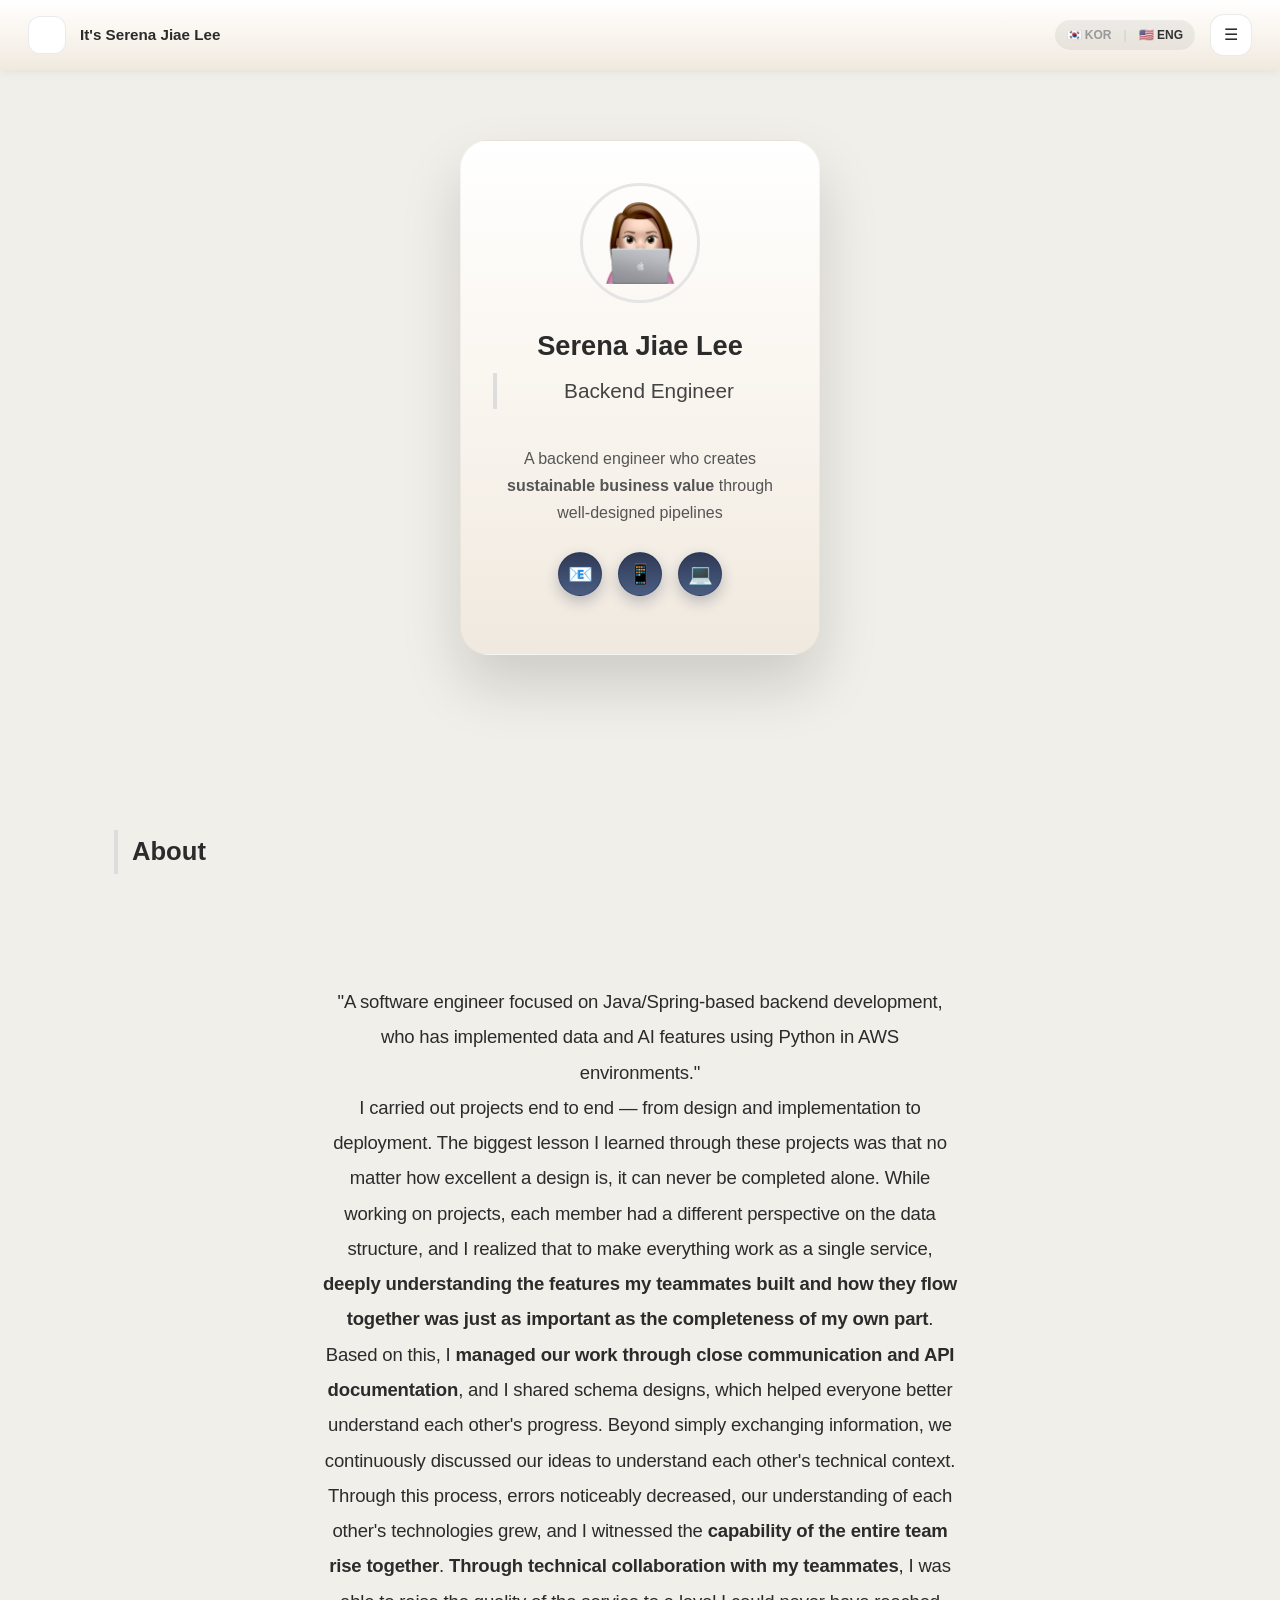
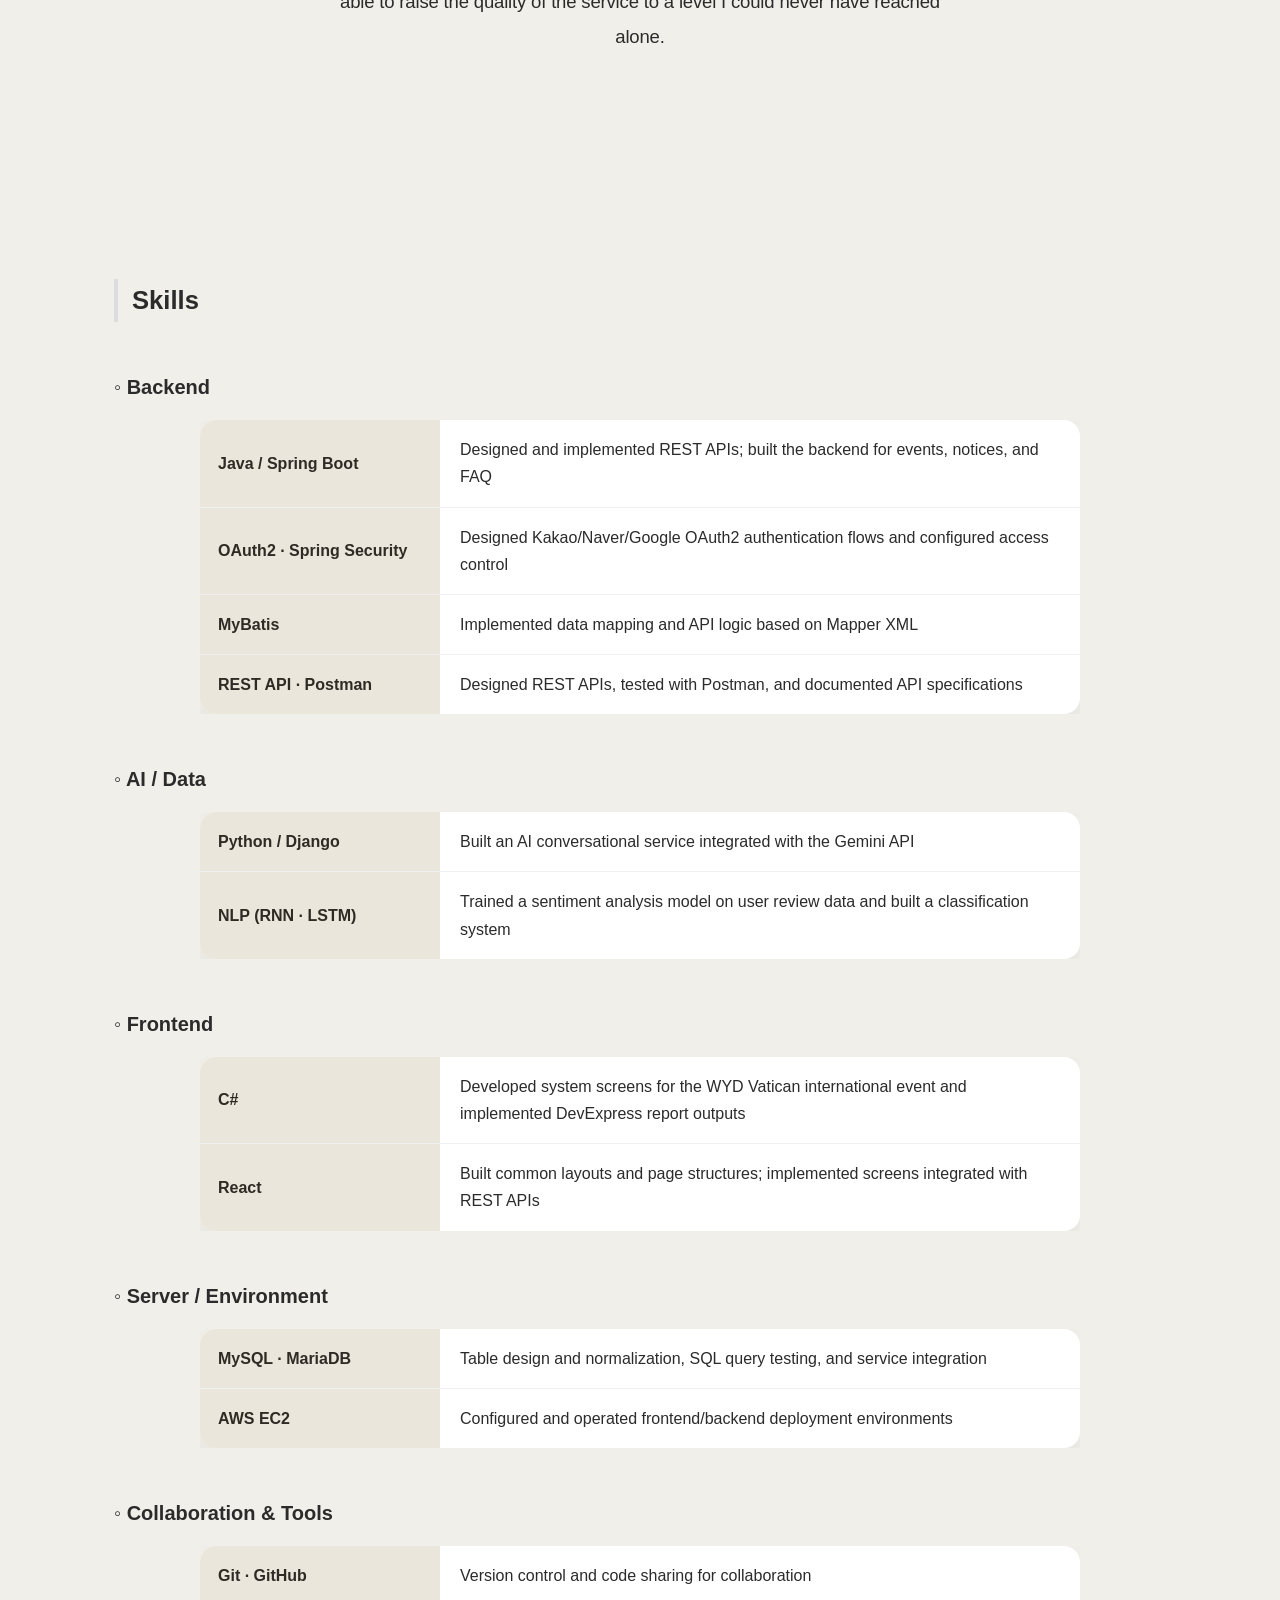
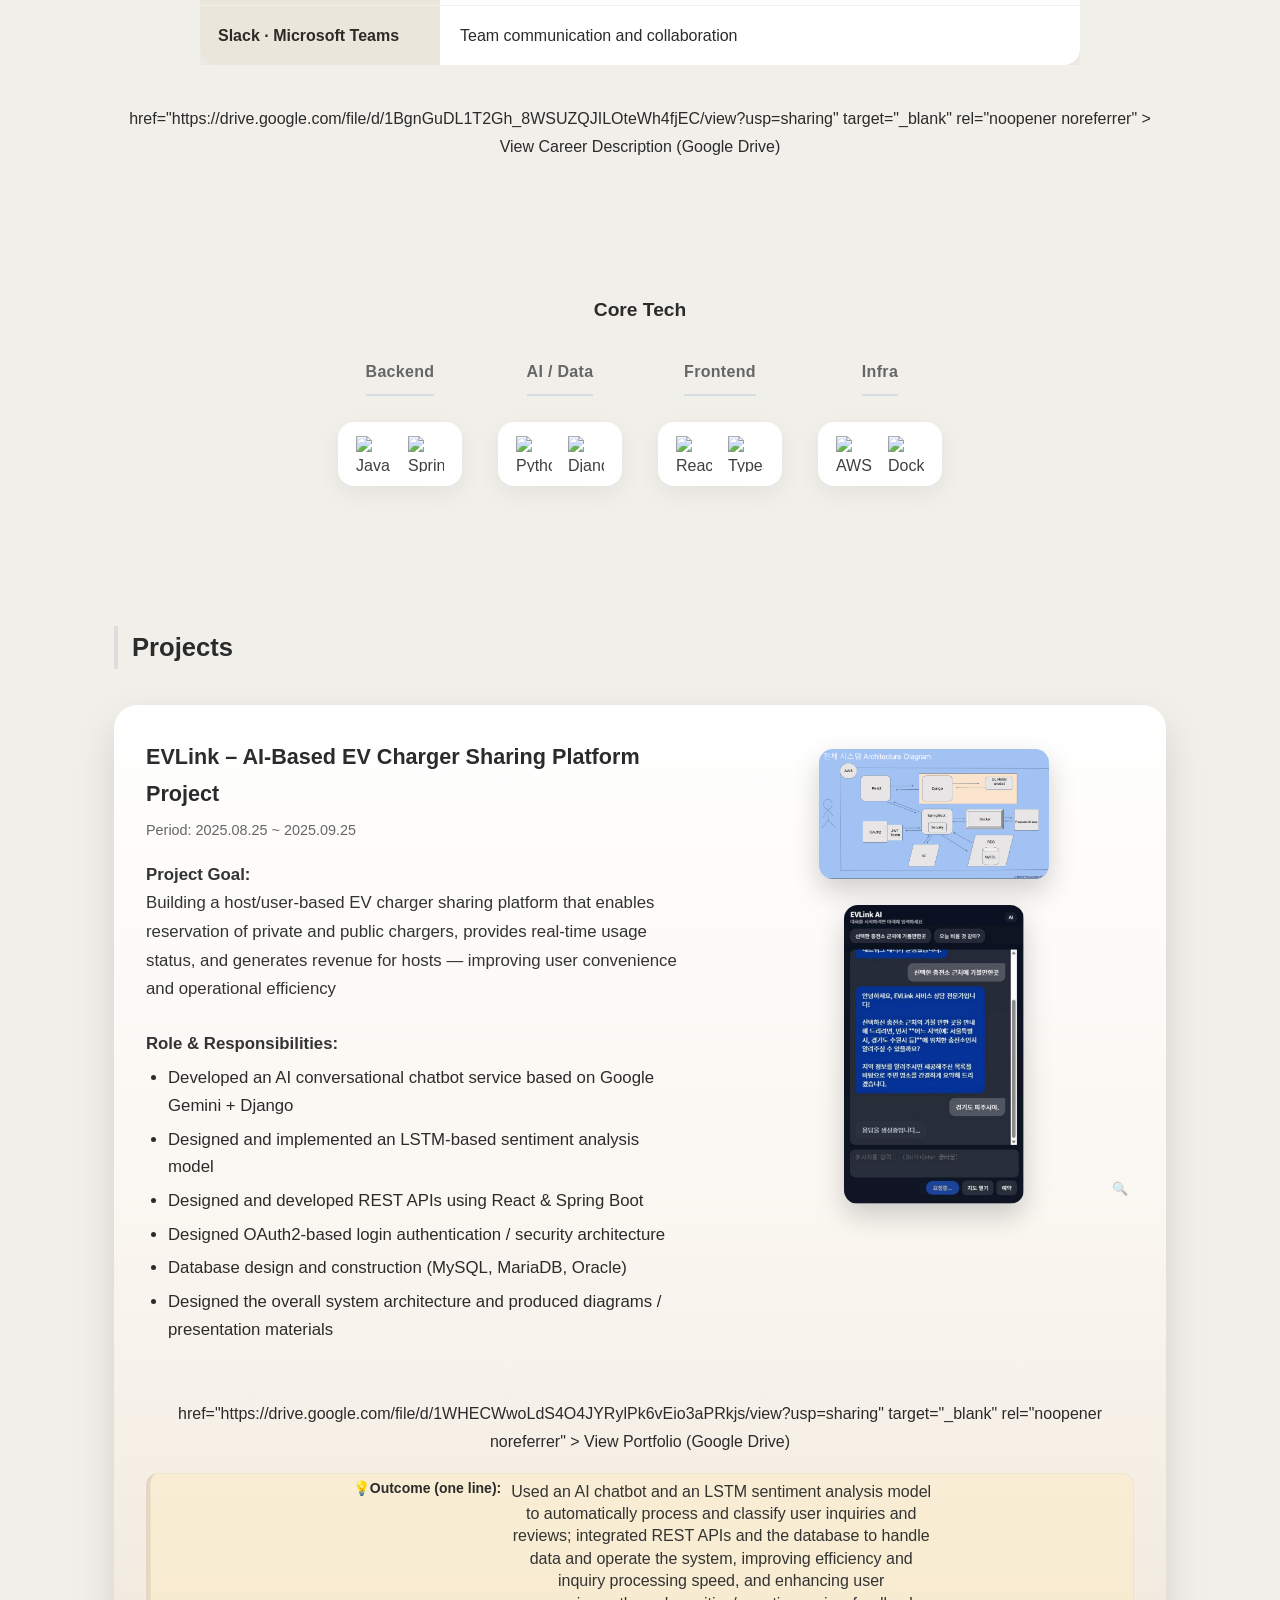
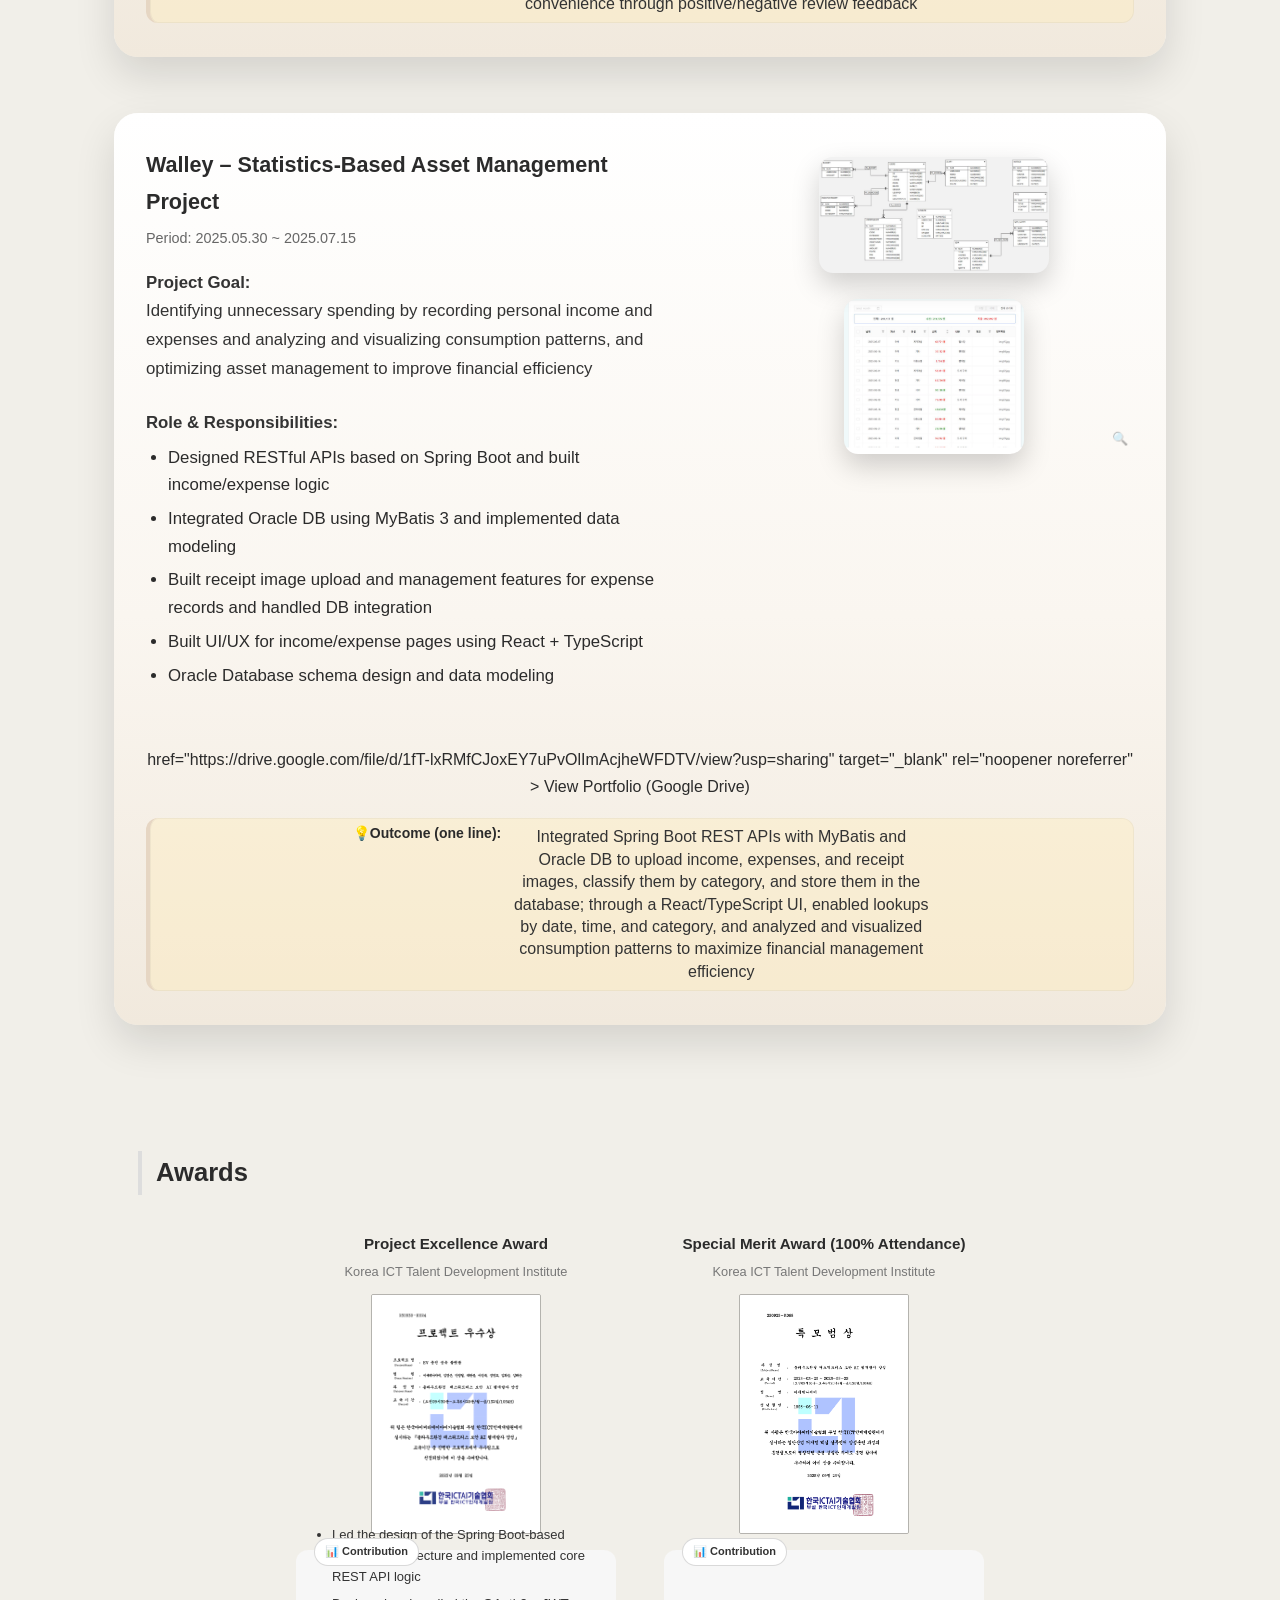
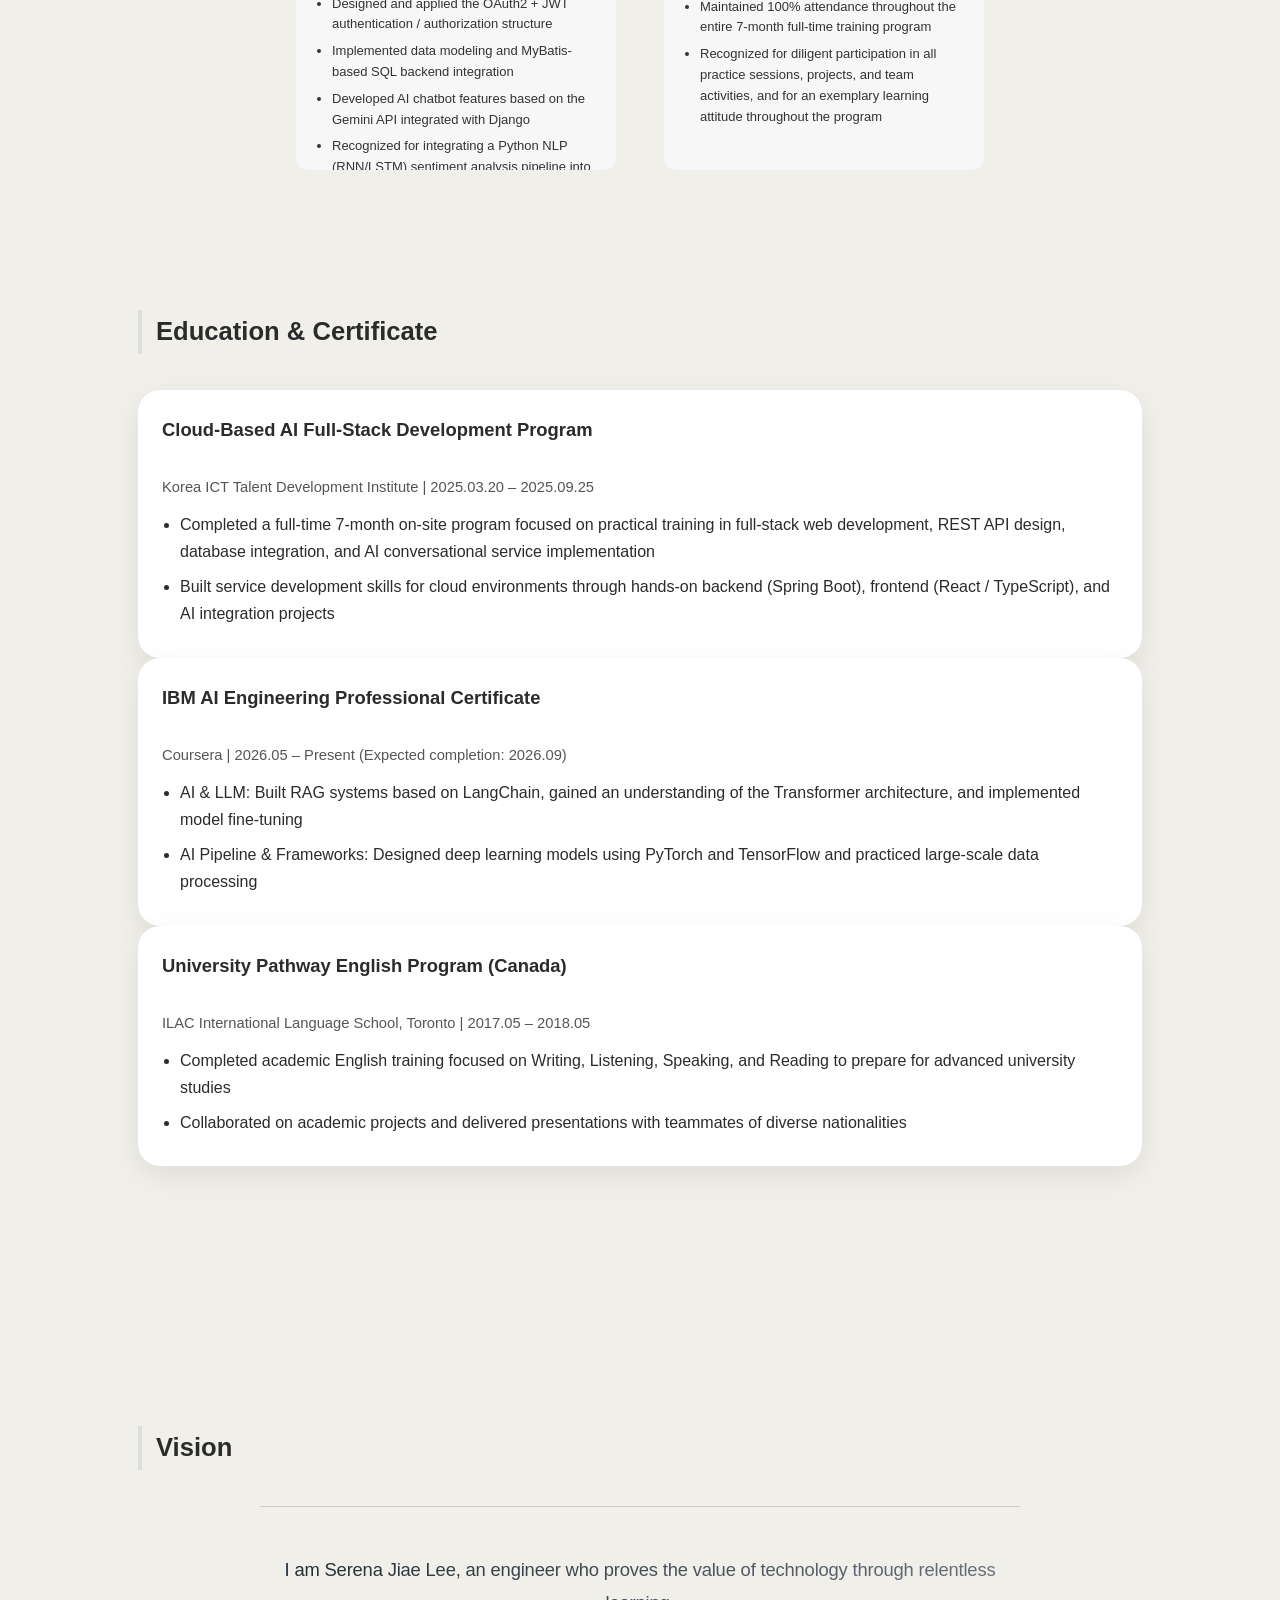
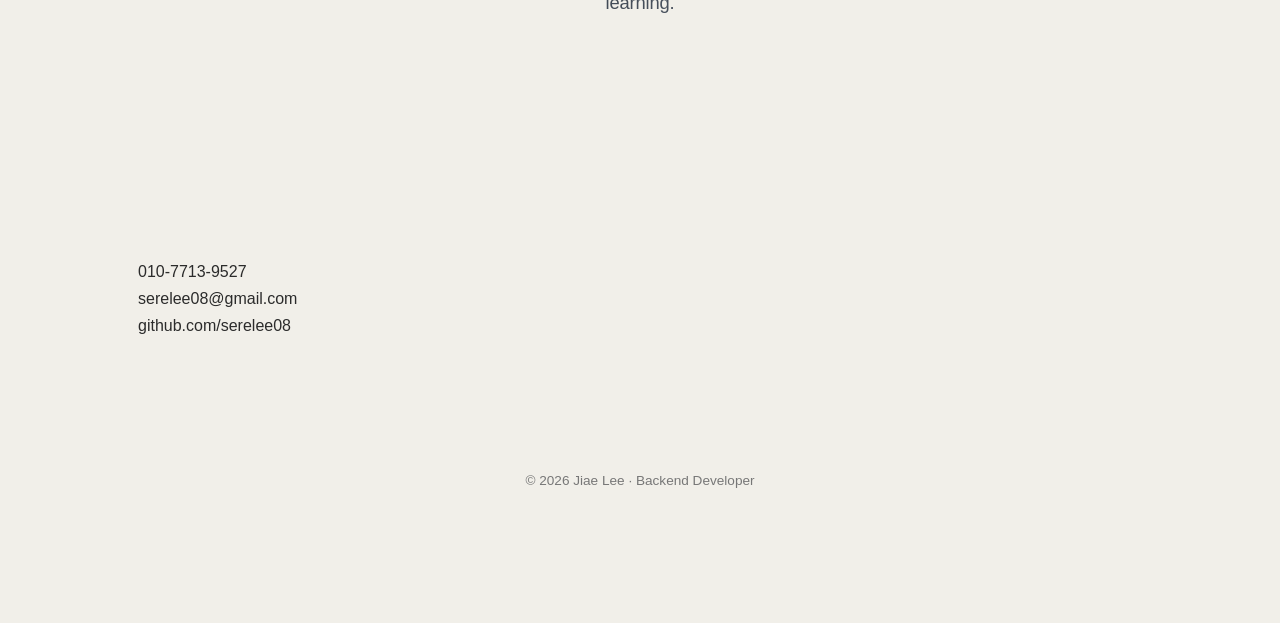
==== commit 921d3bf3: "fix:Fix awards overflow and improve bullet point formatting Added CSS styles to fix overflow issues " ====
--- a/index_en.html
+++ b/index_en.html
@@ -10,6 +10,13 @@
   <link rel="preconnect" href="https://fonts.gstatic.com" crossorigin>
   <link href="https://fonts.googleapis.com/css2?family=Pretendard:wght@300;400;500;600;700&display=swap" rel="stylesheet">
   <link rel="stylesheet" href="style.css" />
+
+  <!-- ✅ Awards overflow fix for English text -->
+  <style>
+    .award-item    { overflow: hidden; box-sizing: border-box; }
+    .award-list li { word-break: break-word; line-height: 1.6; }
+    .award-desc    { width: 100%; box-sizing: border-box; }
+  </style>
 </head>
 <body>
 
@@ -222,8 +229,6 @@
 
 
 
-
-
 <!-- ================= CORE TECH ================= -->
 <section id="core-tech">
   <h3 class="core-title">Core Tech</h3>
@@ -264,12 +269,6 @@
 
   </div>
 </section>
-
-
-
-
-
-
 
 
 
@@ -457,10 +456,15 @@
       <div class="award-desc">
         <strong>📊 Contribution</strong>
         <ul class="award-list">
-    <li>Led the design of the Spring Boot-based backend architecture and the implementation of core REST API logic, and designed and applied the OAuth2 + JWT authentication / authorization structure</li>
-    <li>Implemented data modeling and MyBatis-based SQL backend integration</li>
-    <li>Developed AI chatbot features based on the Gemini API integrated with Django</li>
-    <li>Recognized for the key contribution of integrating a Python NLP (RNN/LSTM) sentiment analysis pipeline into the service</li>
+          <!-- ✅ 첫 bullet 분리 → overflow 해결 -->
+          <li>Led the design of the Spring Boot-based backend architecture
+              and implemented core REST API logic</li>
+          <li>Designed and applied the OAuth2 + JWT authentication
+              / authorization structure</li>
+          <li>Implemented data modeling and MyBatis-based SQL backend integration</li>
+          <li>Developed AI chatbot features based on the Gemini API integrated with Django</li>
+          <li>Recognized for integrating a Python NLP (RNN/LSTM)
+              sentiment analysis pipeline into the service</li>
         </ul>
       </div>
     </div>
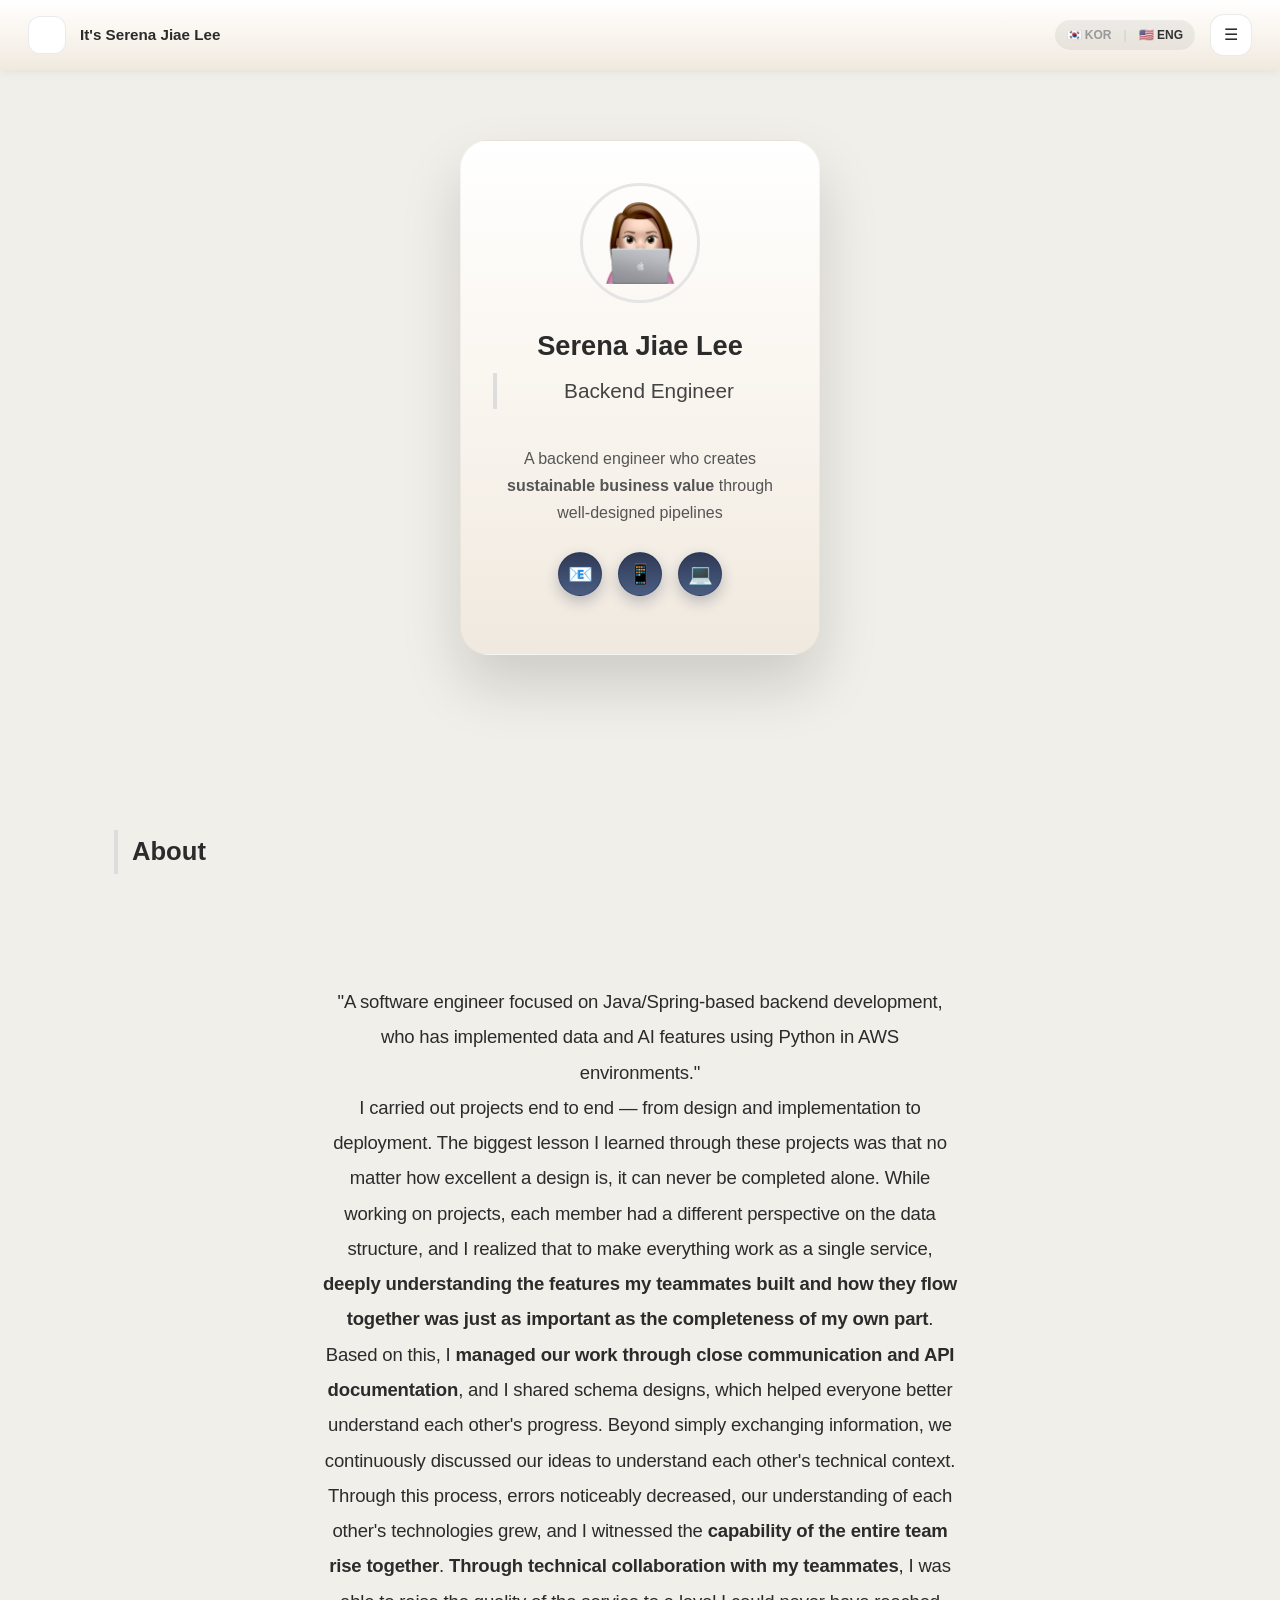
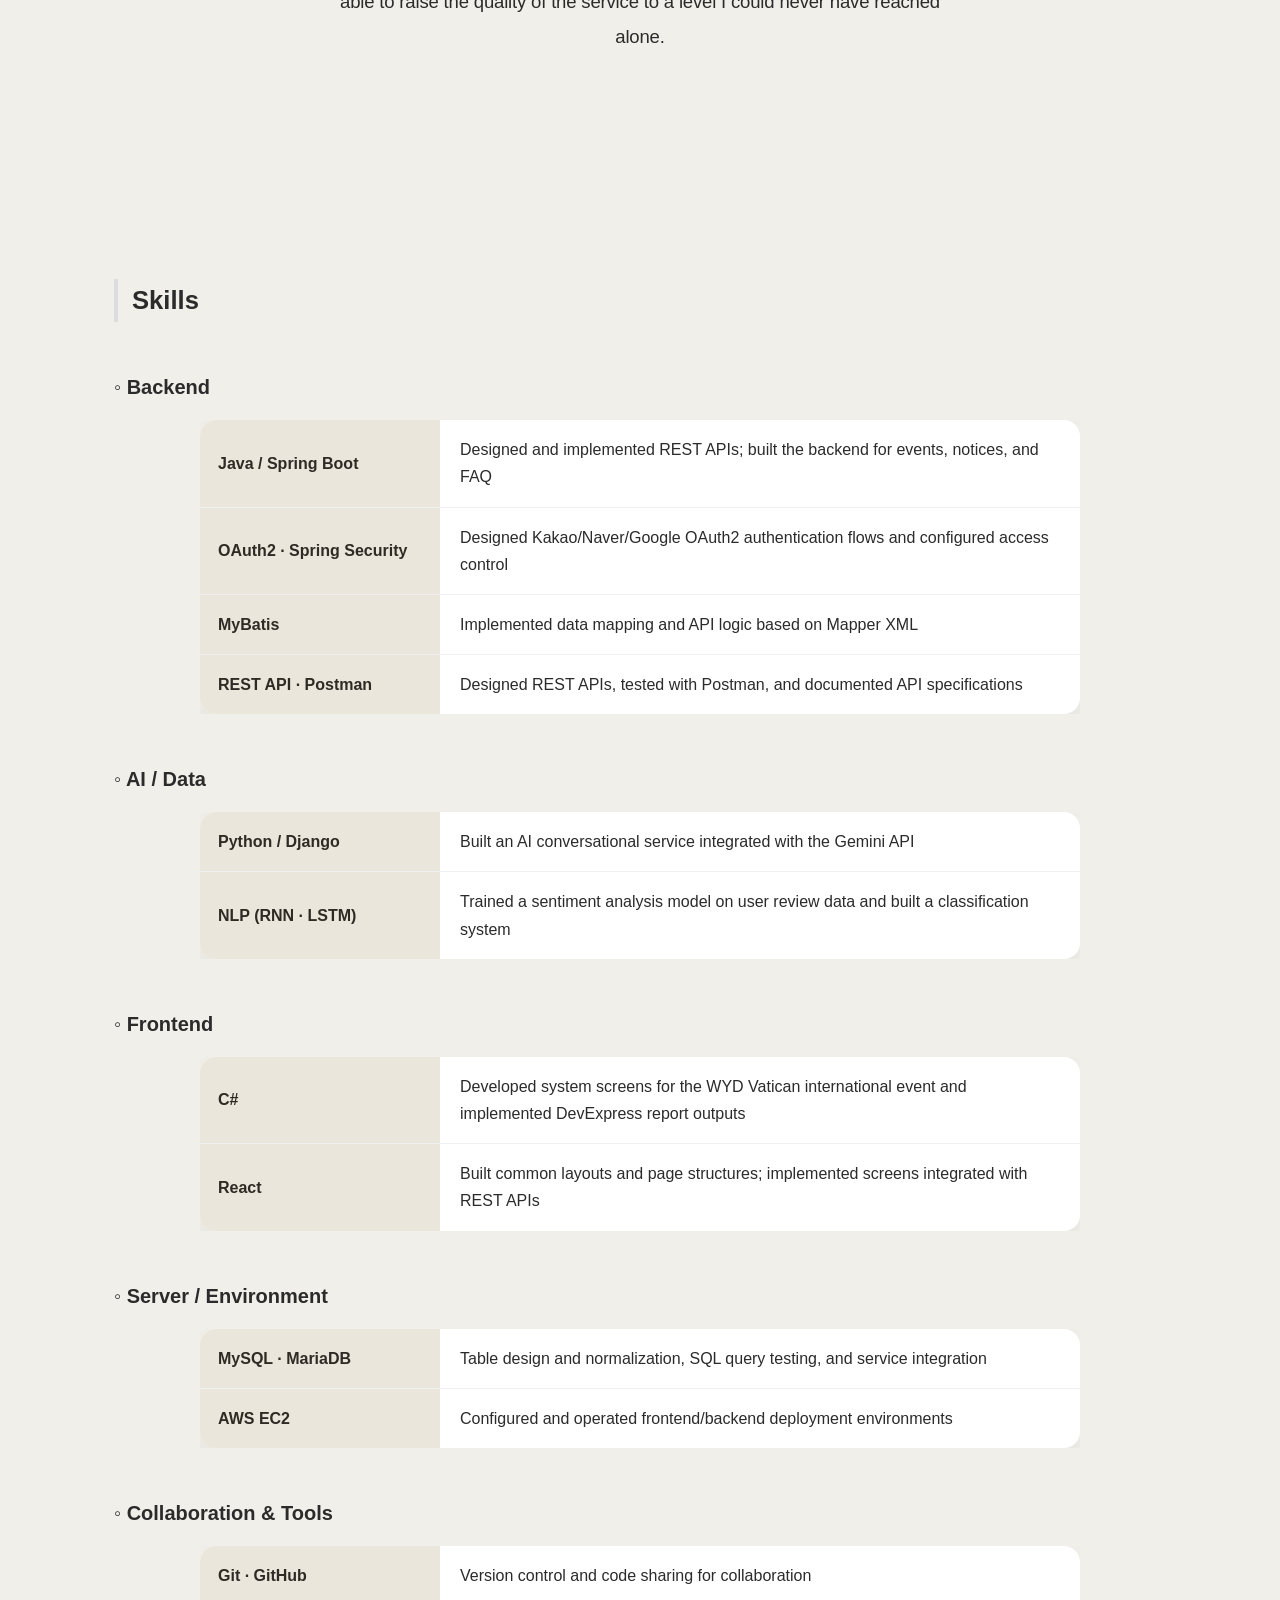
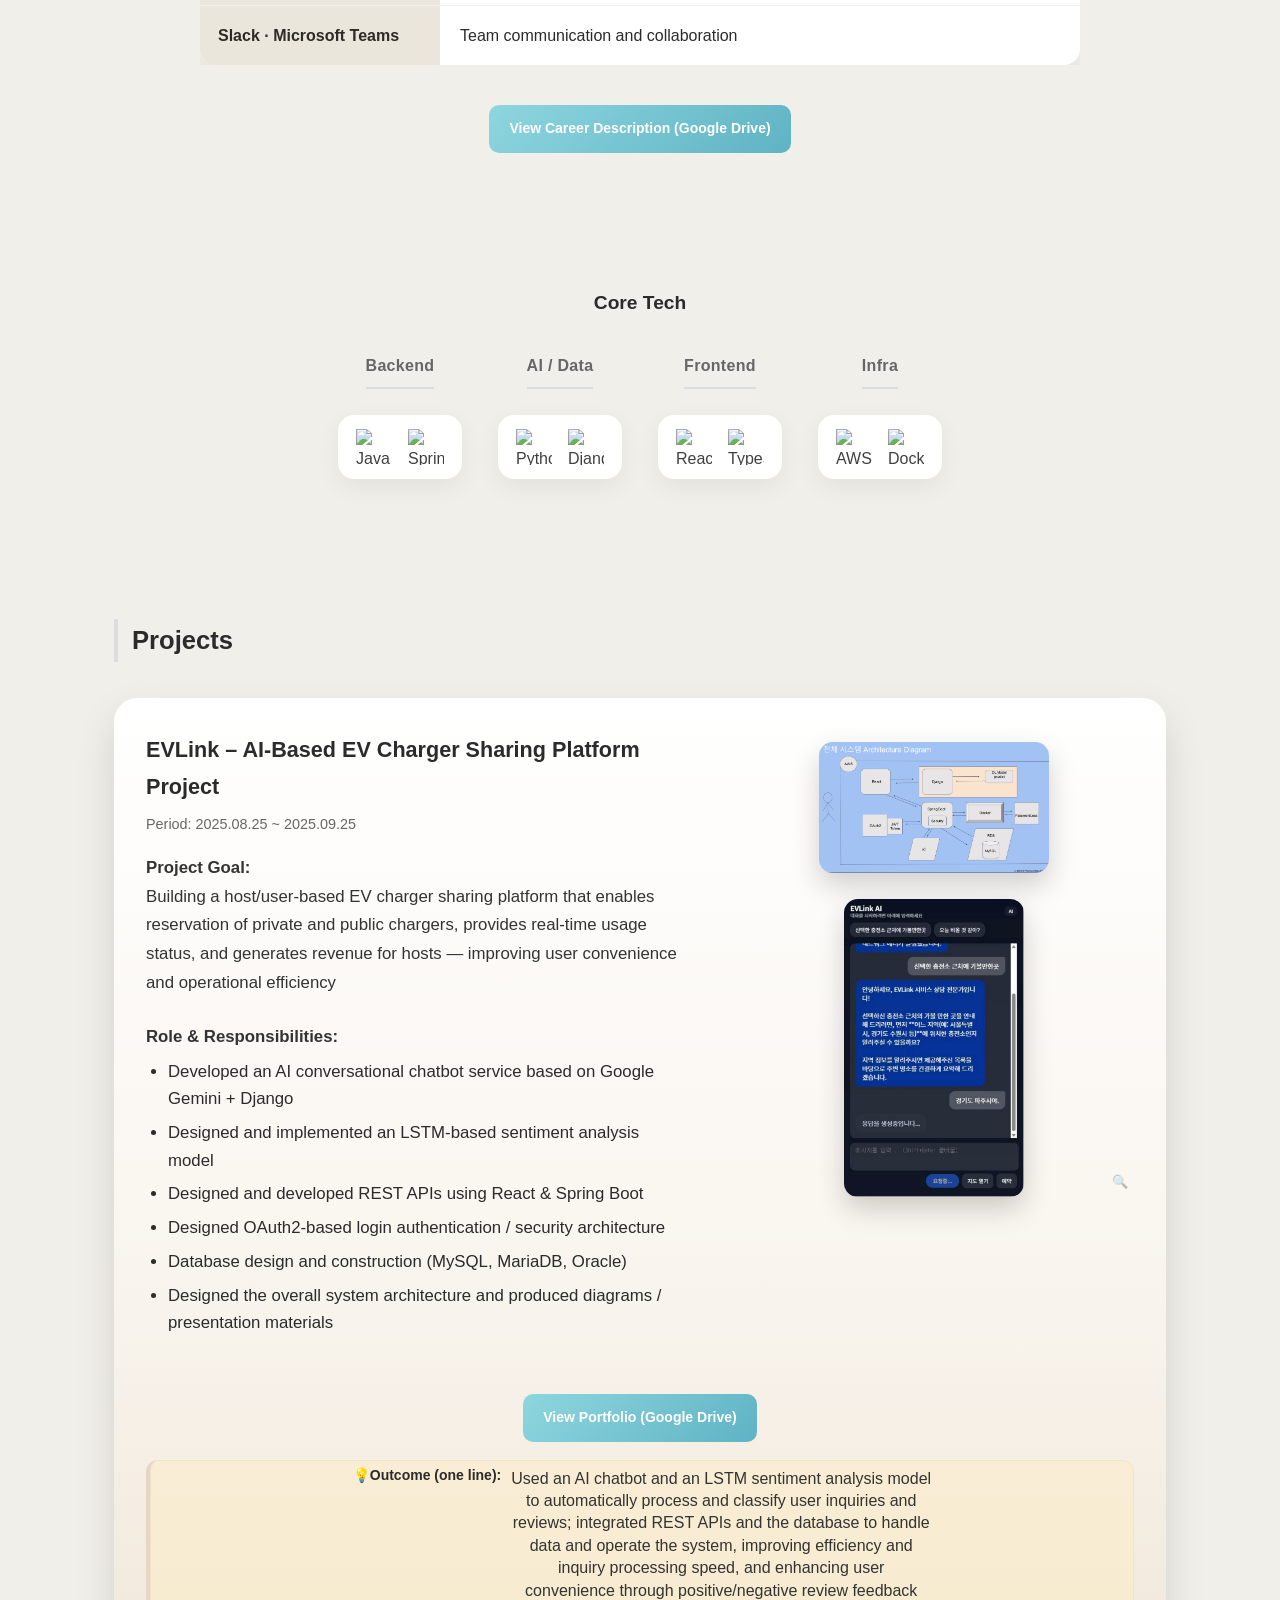
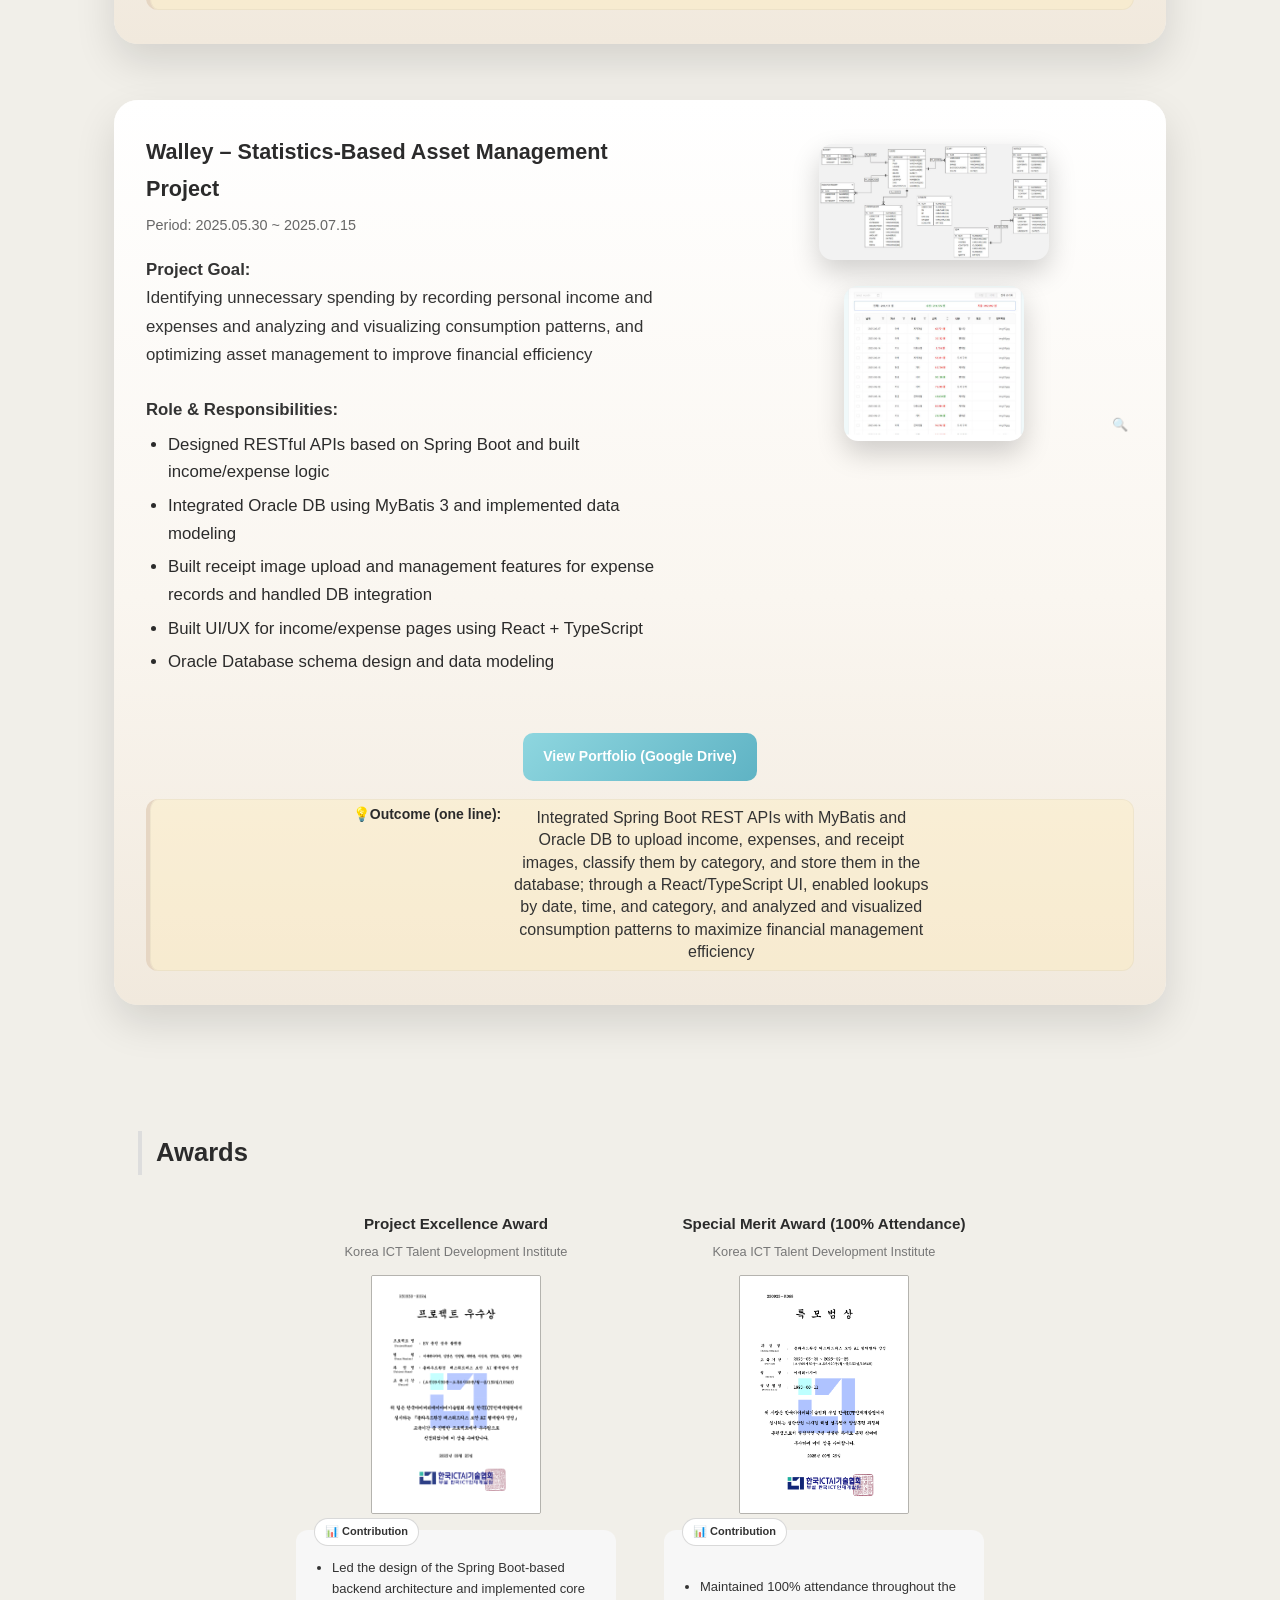
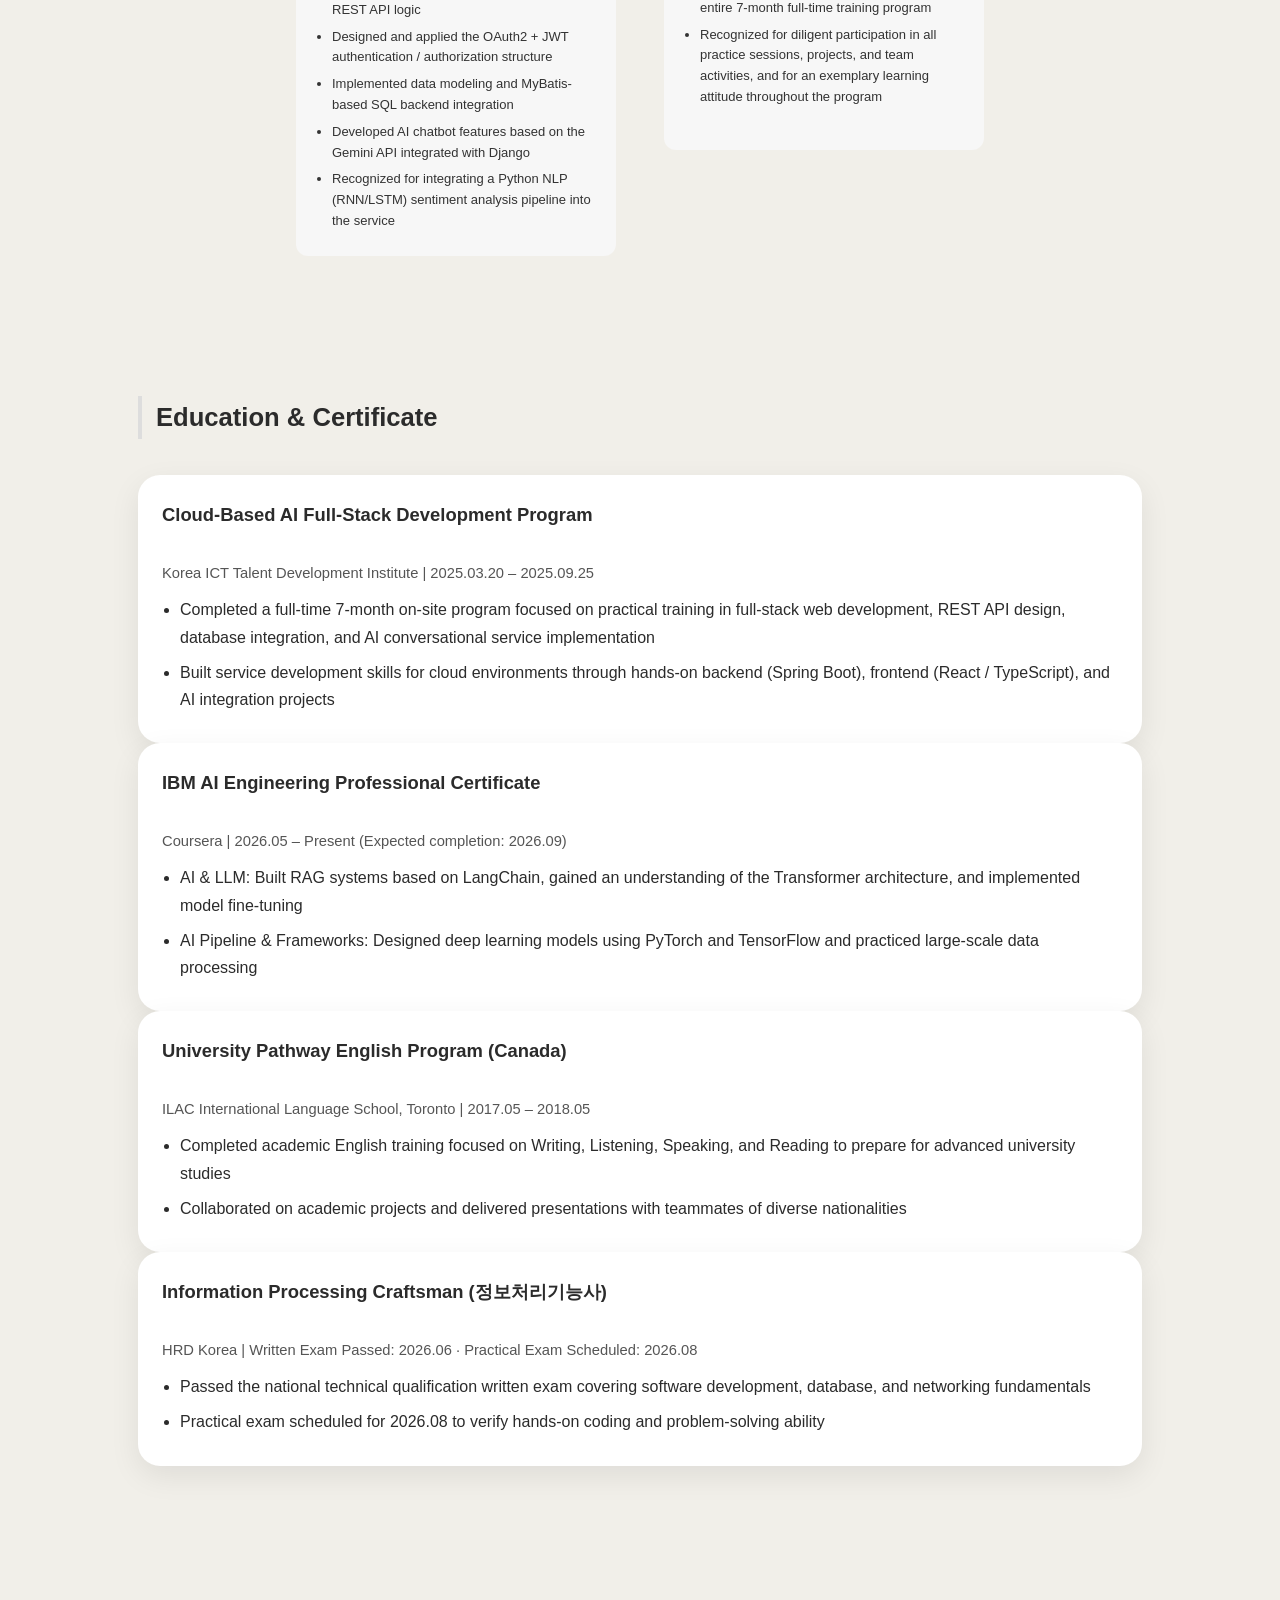
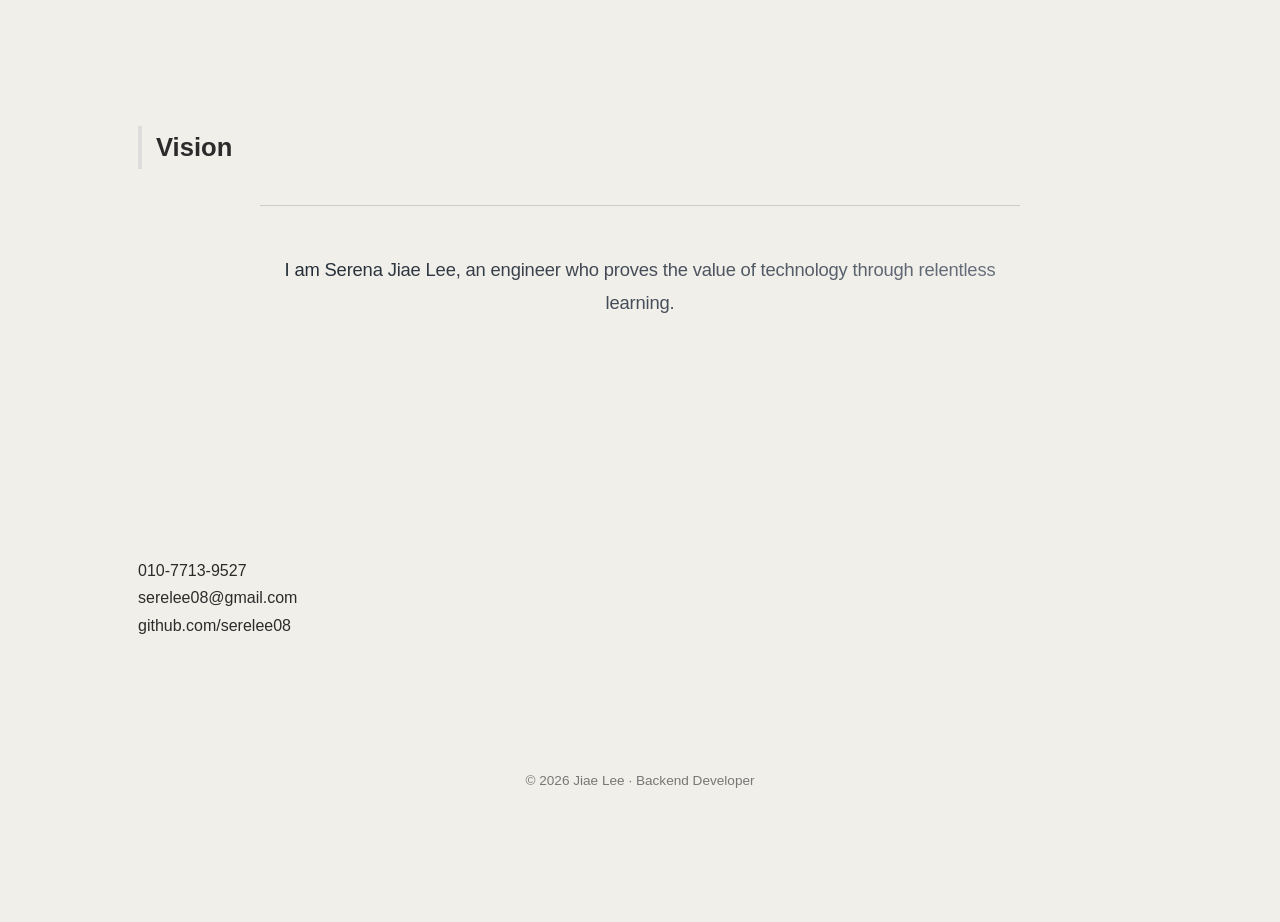
==== commit e066085a: "fix:Fix award item overflow and add education section Updated CSS styles for award items and descrip" ====
--- a/index_en.html
+++ b/index_en.html
@@ -13,9 +13,9 @@
 
   <!-- ✅ Awards overflow fix for English text -->
   <style>
-    .award-item    { overflow: hidden; box-sizing: border-box; }
+    .award-item    { overflow: visible; box-sizing: border-box; }
     .award-list li { word-break: break-word; line-height: 1.6; }
-    .award-desc    { width: 100%; box-sizing: border-box; }
+    .award-desc    { width: 100%; box-sizing: border-box; height: auto; min-height: 220px; }
   </style>
 </head>
 <body>
@@ -216,7 +216,7 @@
   </div>
 
   <div class="portfolio-link">
-    
+    <a
       href="https://drive.google.com/file/d/1BgnGuDL1T2Gh_8WSUZQJILOteWh4fjEC/view?usp=sharing"
       target="_blank"
       rel="noopener noreferrer"
@@ -323,7 +323,7 @@
 
 
   <div class="portfolio-link">
-    
+    <a
       href="https://drive.google.com/file/d/1WHECWwoLdS4O4JYRylPk6vEio3aPRkjs/view?usp=sharing"
       target="_blank"
       rel="noopener noreferrer"
@@ -399,7 +399,7 @@
   </div> <!-- project-row end -->
 
   <div class="portfolio-link">
-    
+    <a
       href="https://drive.google.com/file/d/1fT-lxRMfCJoxEY7uPvOlImAcjheWFDTV/view?usp=sharing"
       target="_blank"
       rel="noopener noreferrer"
@@ -547,6 +547,24 @@
       </li>
     </ul>
   </div>
+
+  <!-- 4 -->
+  <div class="box">
+    <h3>Information Processing Craftsman (정보처리기능사)</h3>
+    <p class="edu-meta">
+      HRD Korea | Written Exam Passed: 2026.06 · Practical Exam Scheduled: 2026.08
+    </p>
+    <ul class="edu-list">
+      <li>
+        Passed the national technical qualification written exam covering software
+        development, database, and networking fundamentals
+      </li>
+      <li>
+        Practical exam scheduled for 2026.08 to verify hands-on coding and
+        problem-solving ability
+      </li>
+    </ul>
+  </div>
 </section>
 
 
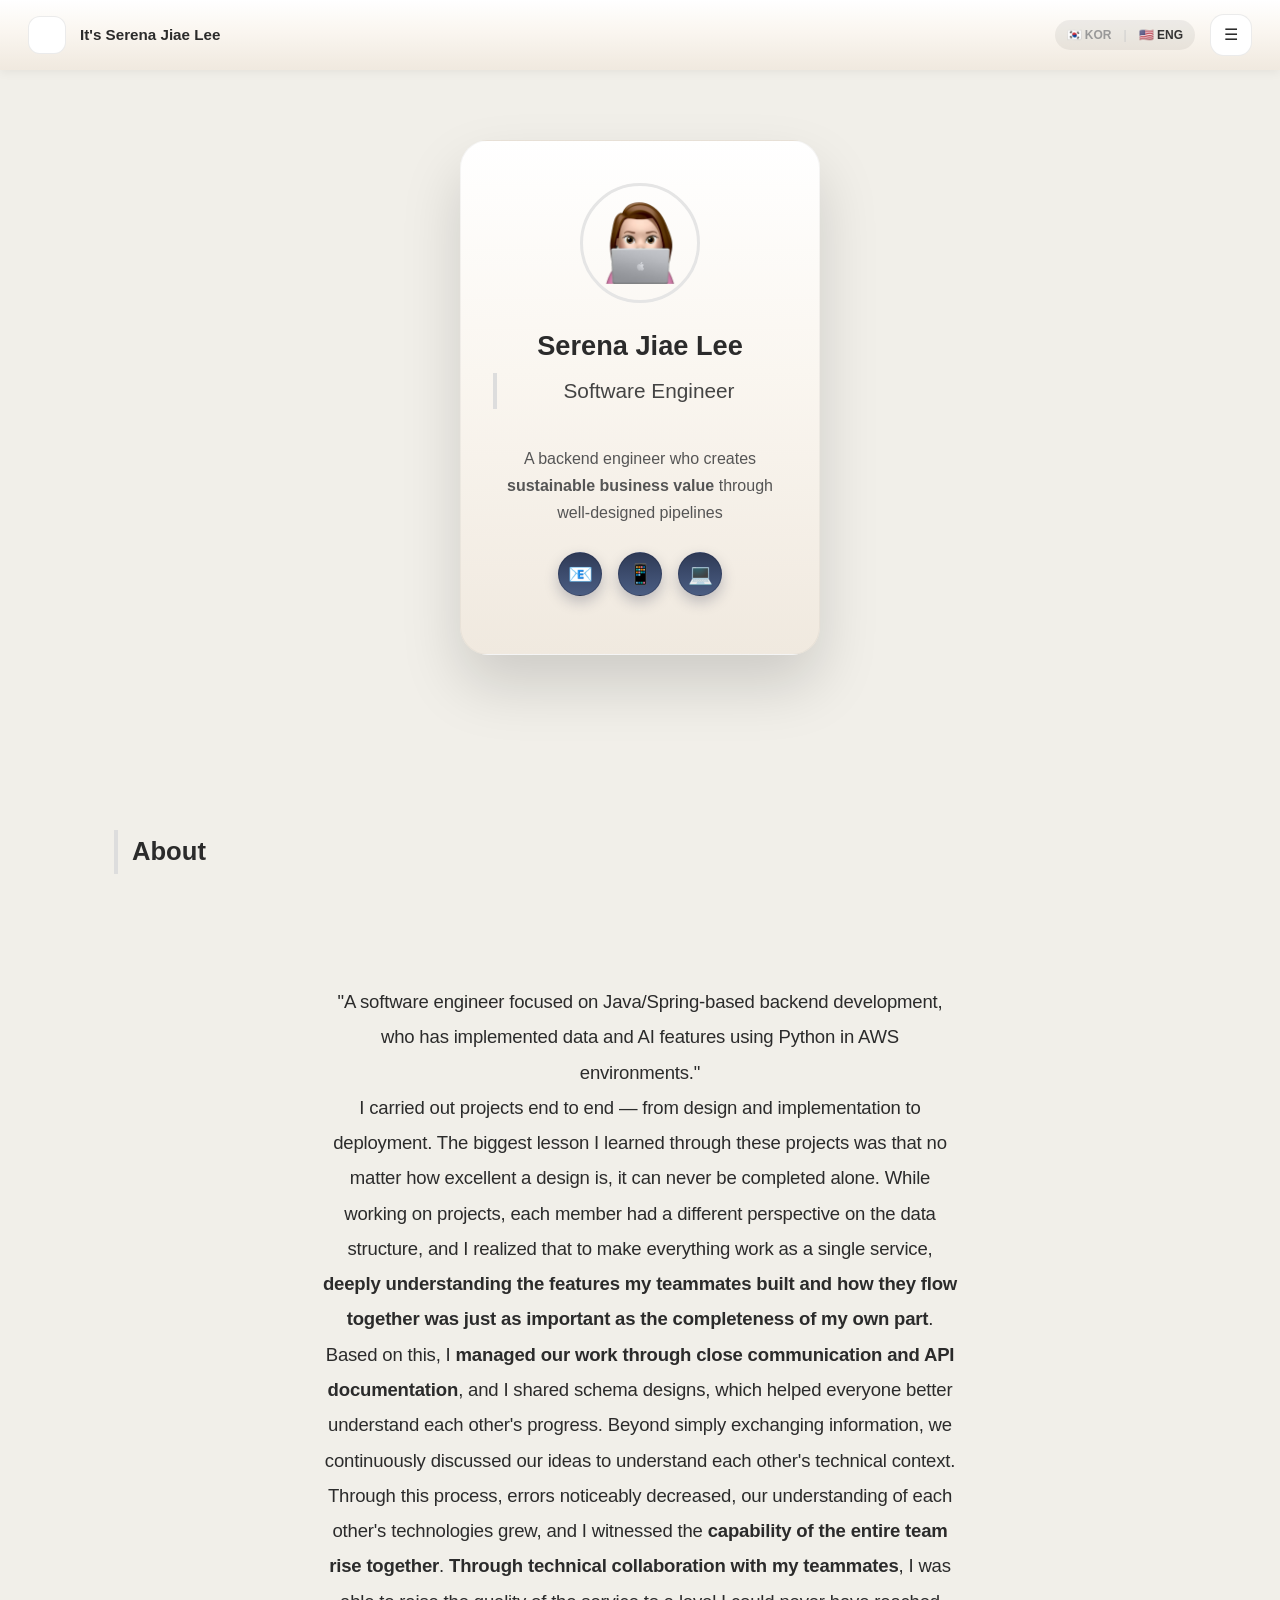
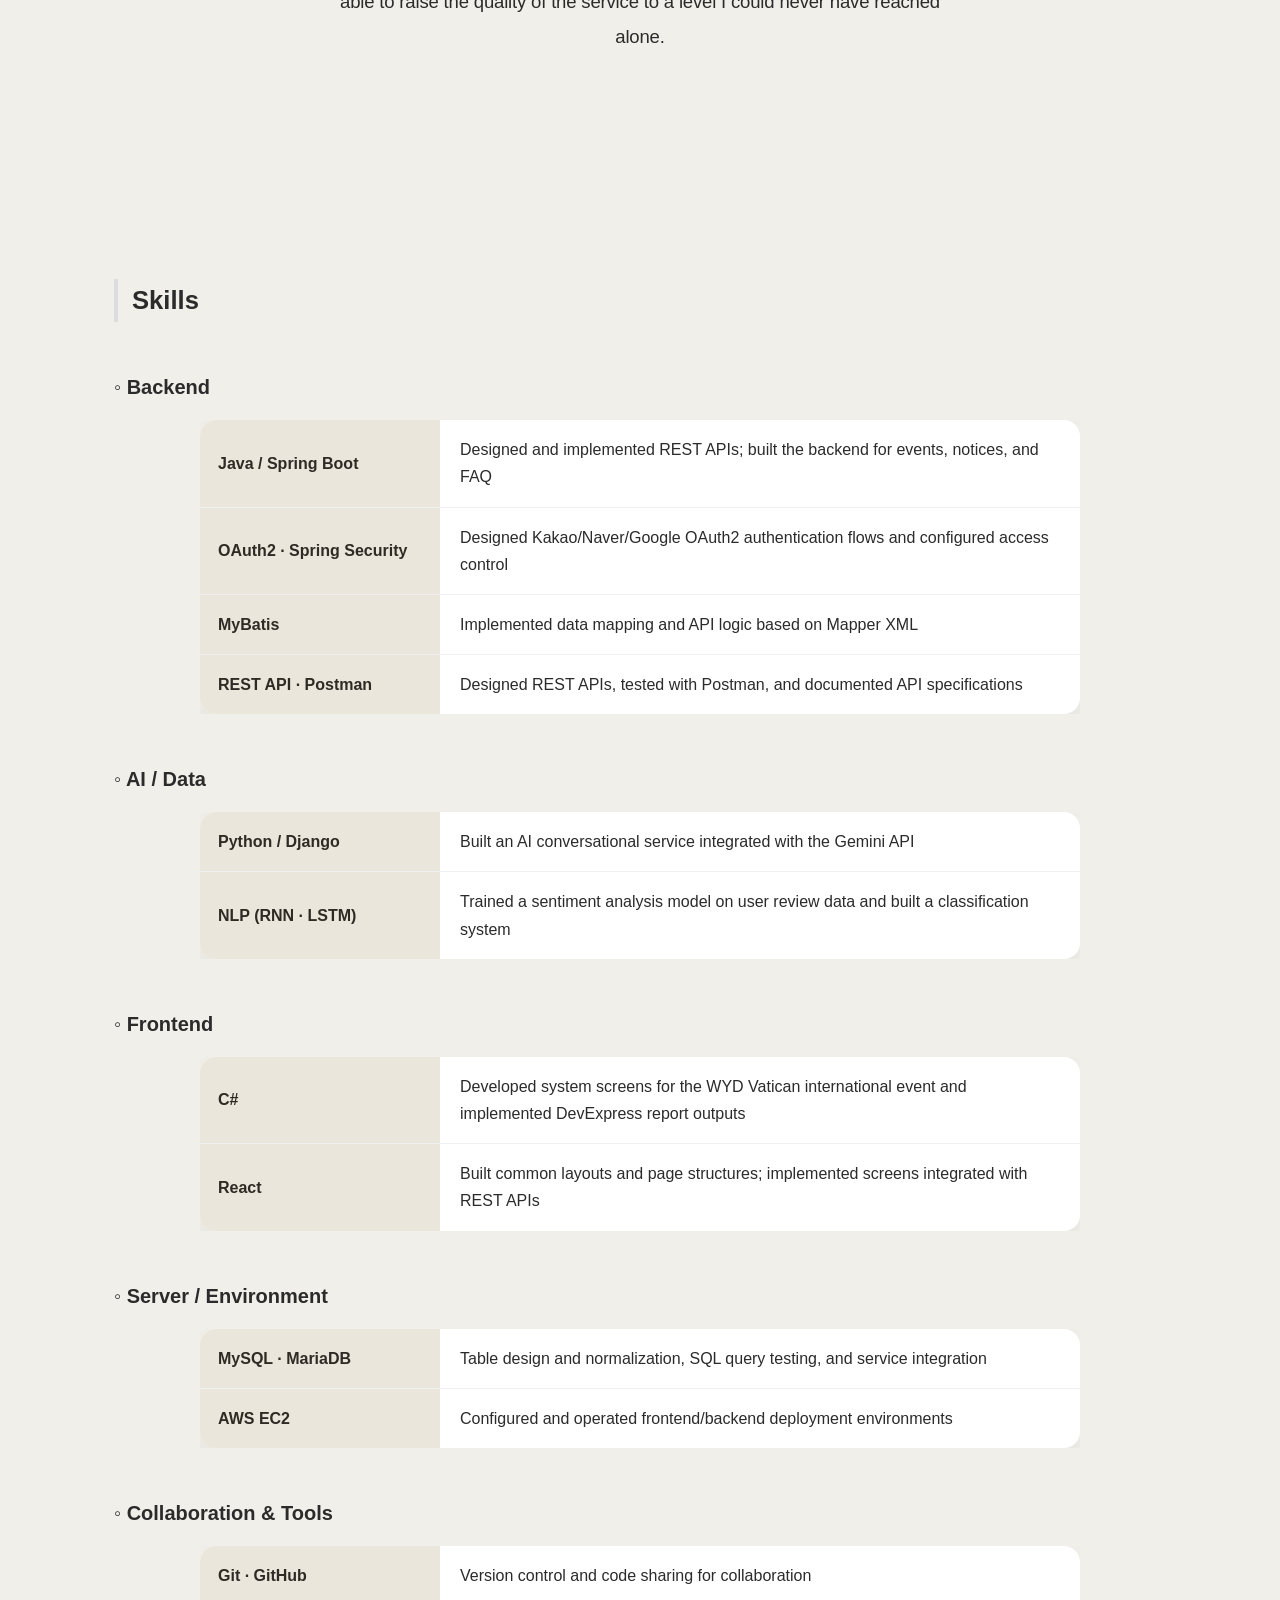
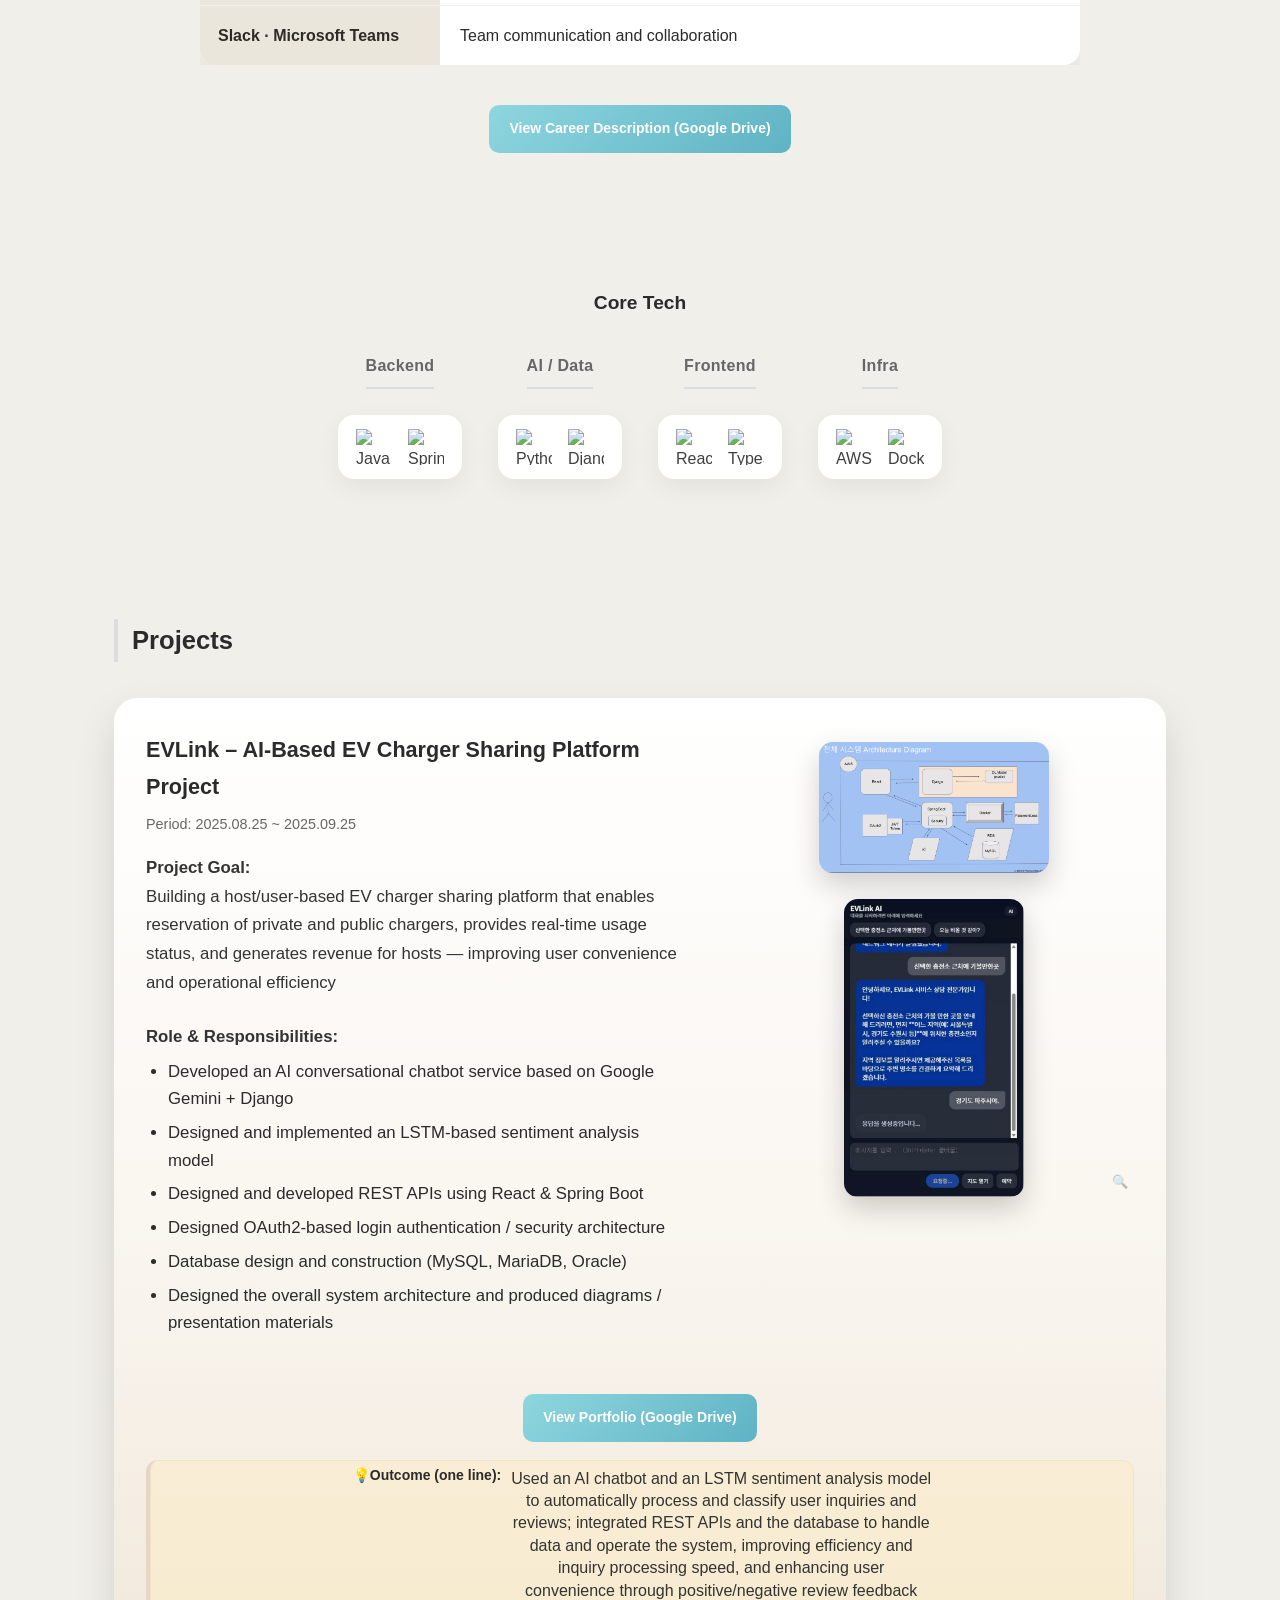
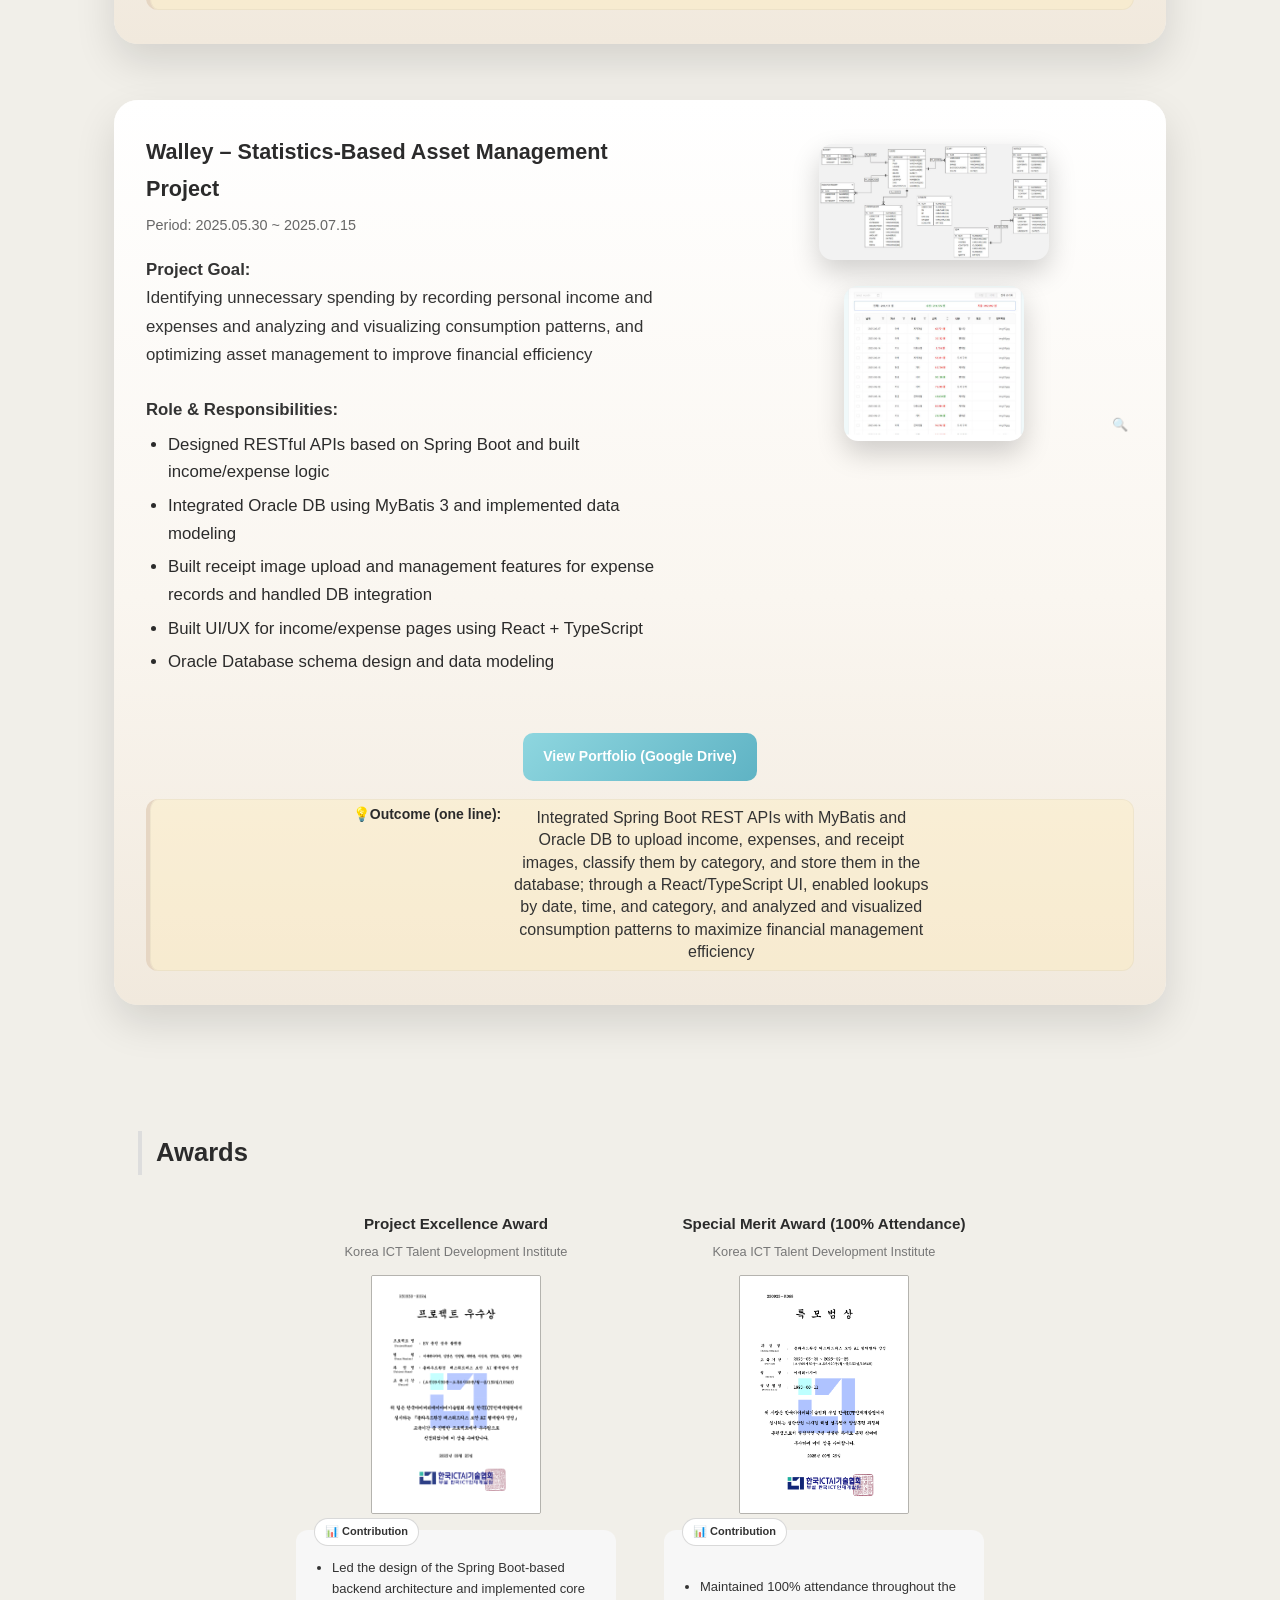
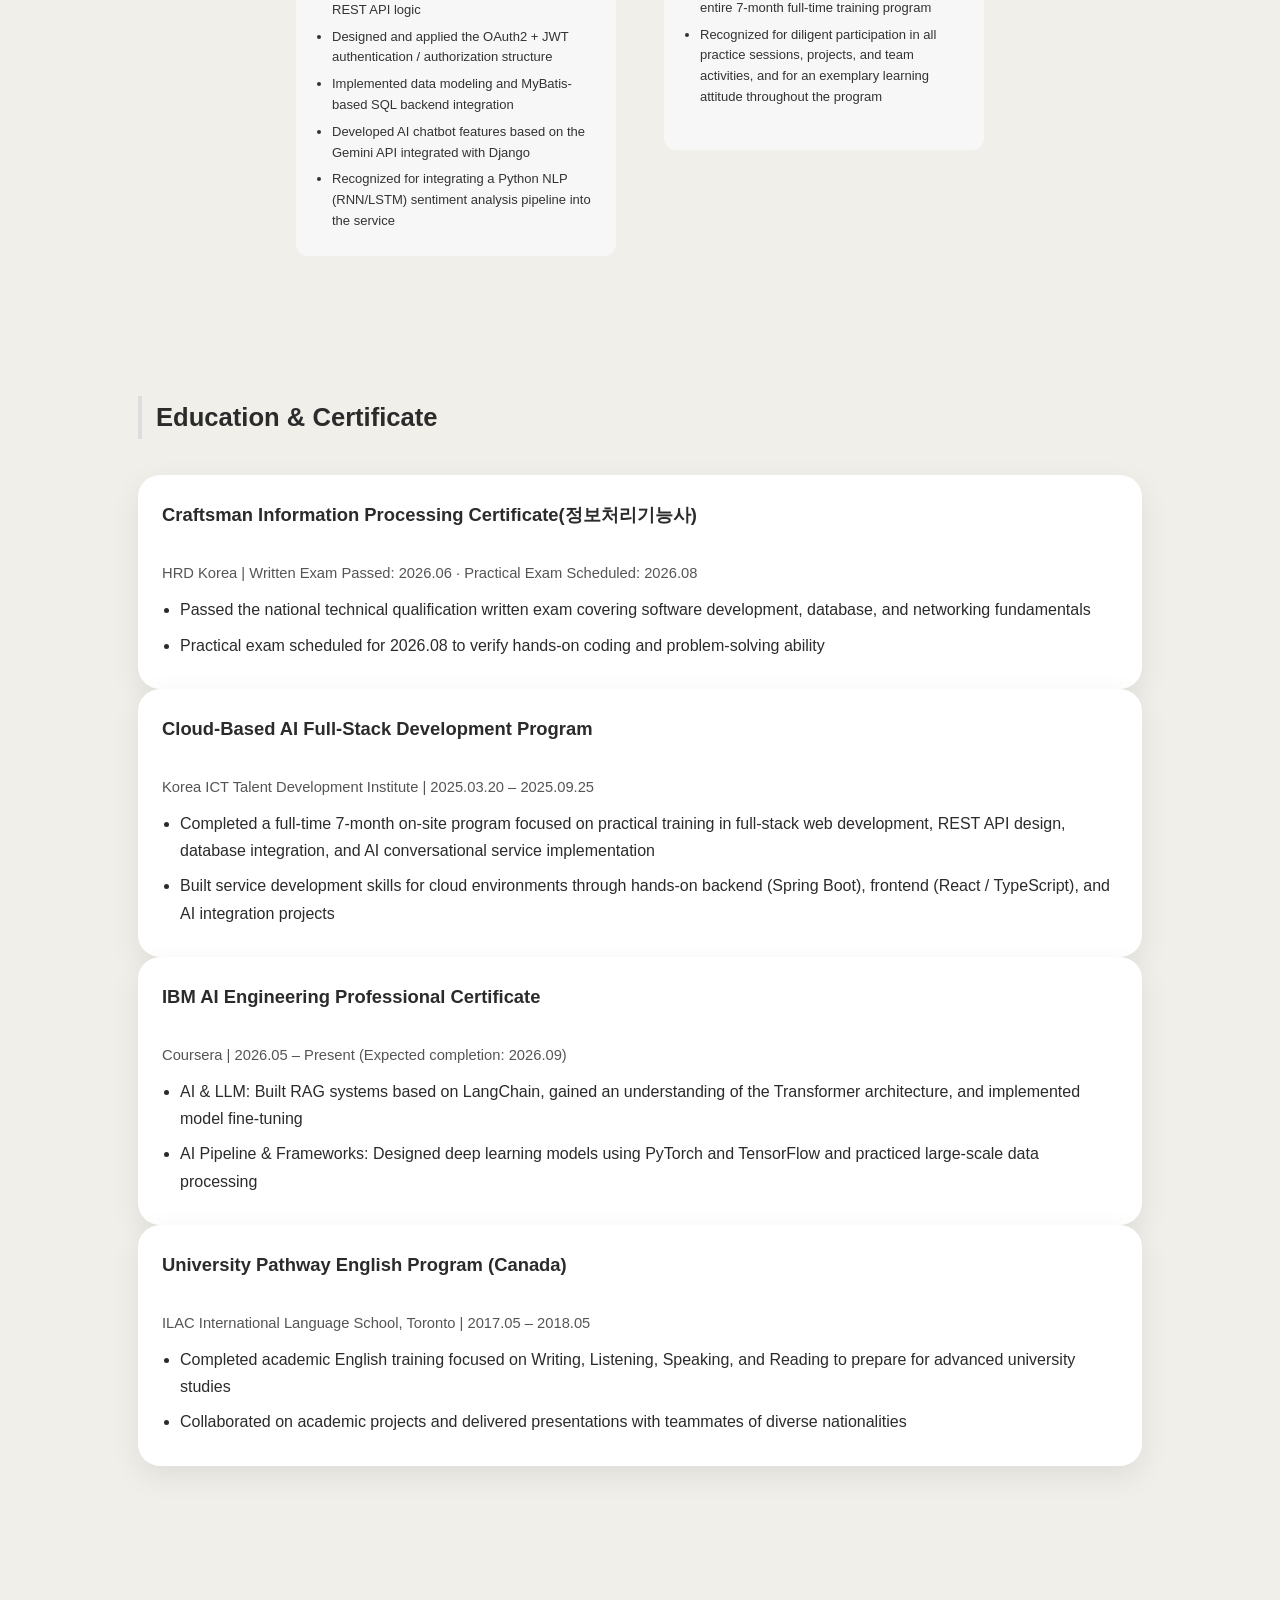
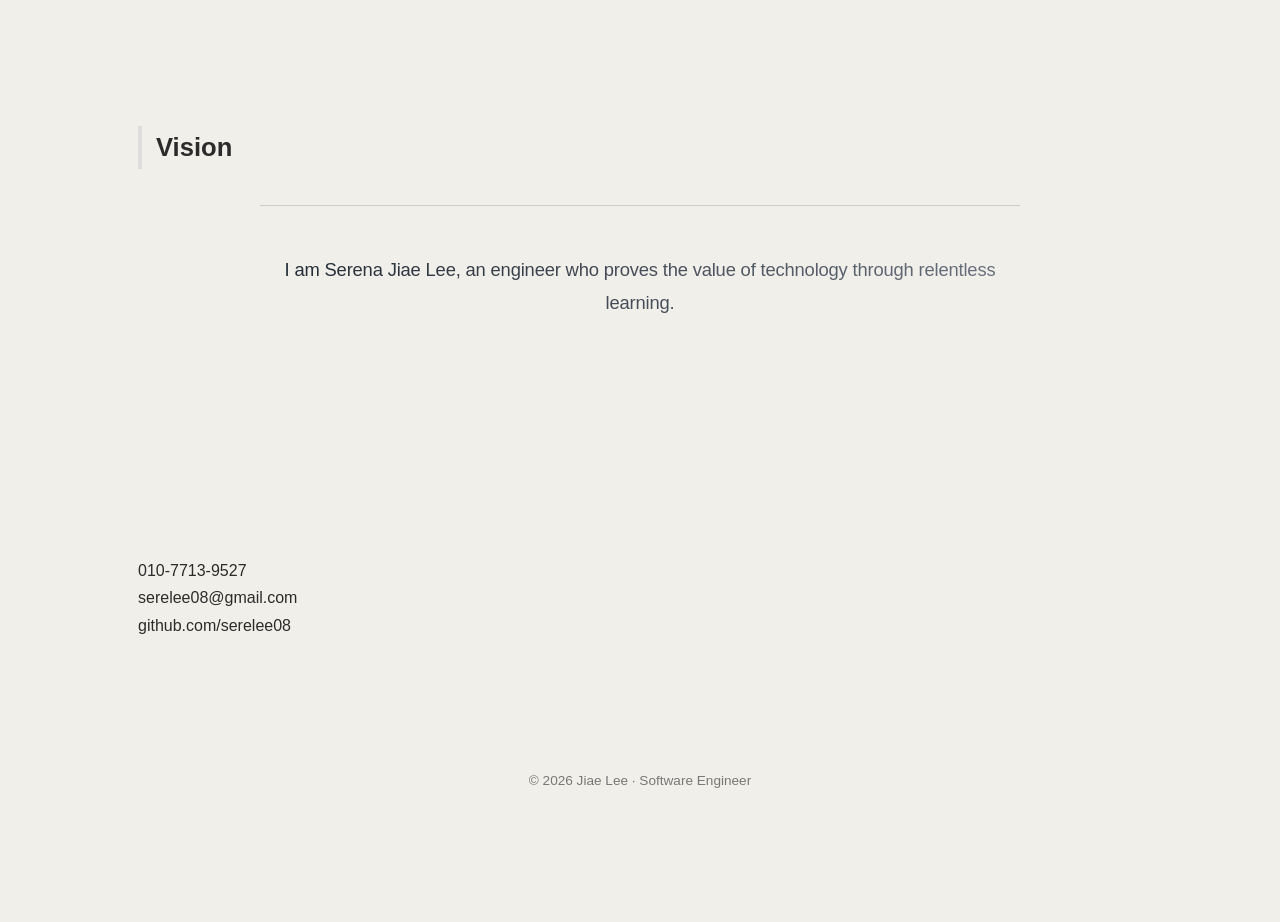
==== commit f62eadda: "docs:Update job title and education details" ====
--- a/index_en.html
+++ b/index_en.html
@@ -61,7 +61,7 @@
     </div>
 
     <h1>Serena Jiae Lee</h1>
-    <h2>Backend Engineer</h2>
+    <h2>Software Engineer</h2>
 
     <p class="tagline">
       A backend engineer who creates <b>sustainable business value</b> through well-designed pipelines
@@ -217,7 +217,7 @@
 
   <div class="portfolio-link">
     <a
-      href="https://drive.google.com/file/d/1BgnGuDL1T2Gh_8WSUZQJILOteWh4fjEC/view?usp=sharing"
+      href="https://drive.google.com/file/d/1fjHpSQuoxQaJb9TeGO-GQyxVPVOIXJMg/view?usp=sharing"
       target="_blank"
       rel="noopener noreferrer"
     >
@@ -496,6 +496,24 @@
 
   <!-- 1 -->
   <div class="box">
+    <h3> Craftsman Information Processing Certificate(정보처리기능사)</h3>
+    <p class="edu-meta">
+      HRD Korea | Written Exam Passed: 2026.06 · Practical Exam Scheduled: 2026.08
+    </p>
+    <ul class="edu-list">
+      <li>
+        Passed the national technical qualification written exam covering software
+        development, database, and networking fundamentals
+      </li>
+      <li>
+        Practical exam scheduled for 2026.08 to verify hands-on coding and
+        problem-solving ability
+      </li>
+    </ul>
+  </div>
+
+  <!-- 2 -->
+  <div class="box">
     <h3>Cloud-Based AI Full-Stack Development Program</h3>
     <p class="edu-meta">
       Korea ICT Talent Development Institute | 2025.03.20 – 2025.09.25
@@ -512,7 +530,7 @@
     </ul>
   </div>
 
-  <!-- 2 -->
+  <!-- 3 -->
   <div class="box">
     <h3>IBM AI Engineering Professional Certificate</h3>
     <p class="edu-meta">
@@ -530,7 +548,7 @@
     </ul>
   </div>
 
-  <!-- 3 -->
+  <!-- 4 -->
   <div class="box">
     <h3>University Pathway English Program (Canada)</h3>
     <p class="edu-meta">
@@ -547,24 +565,6 @@
       </li>
     </ul>
   </div>
-
-  <!-- 4 -->
-  <div class="box">
-    <h3>Information Processing Craftsman (정보처리기능사)</h3>
-    <p class="edu-meta">
-      HRD Korea | Written Exam Passed: 2026.06 · Practical Exam Scheduled: 2026.08
-    </p>
-    <ul class="edu-list">
-      <li>
-        Passed the national technical qualification written exam covering software
-        development, database, and networking fundamentals
-      </li>
-      <li>
-        Practical exam scheduled for 2026.08 to verify hands-on coding and
-        problem-solving ability
-      </li>
-    </ul>
-  </div>
 </section>
 
 
@@ -616,7 +616,7 @@
 
 
 <footer>
-© 2026 Jiae Lee · Backend Developer
+© 2026 Jiae Lee · Software Engineer
 </footer>
 
 
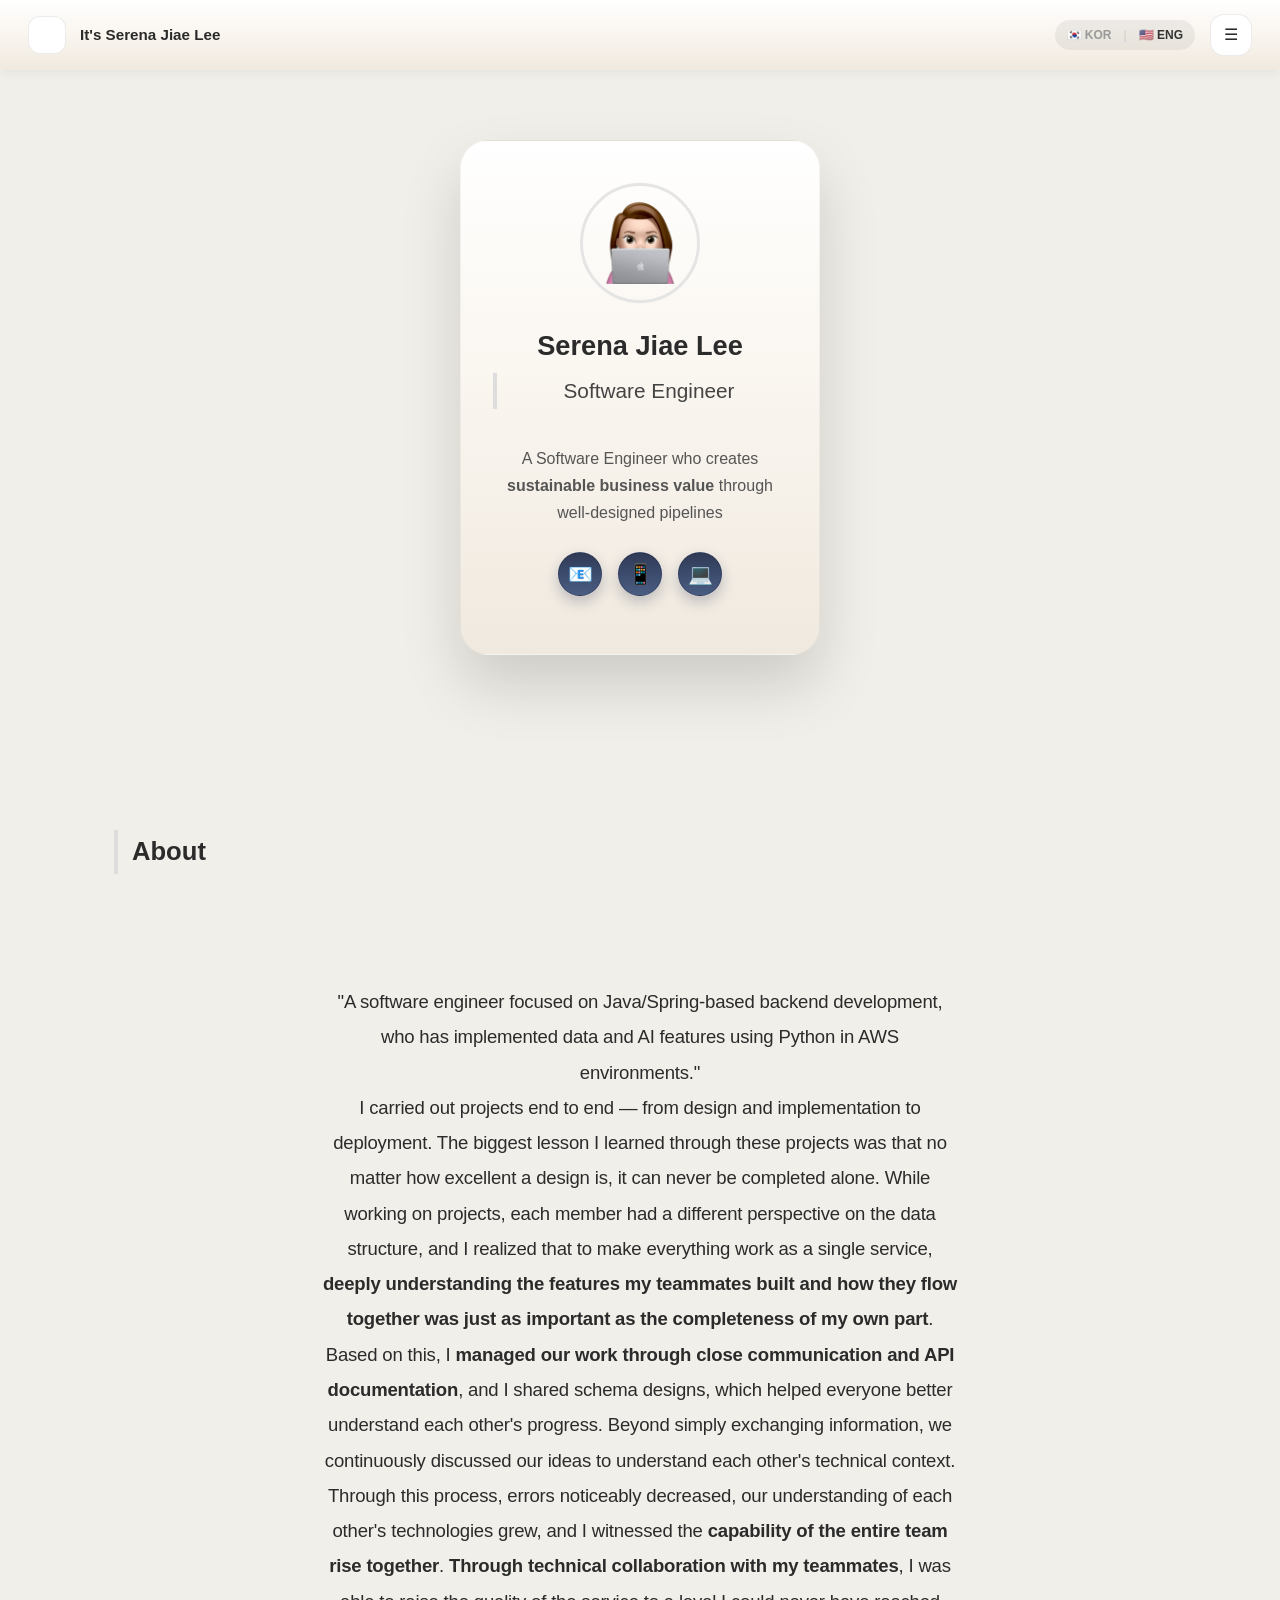
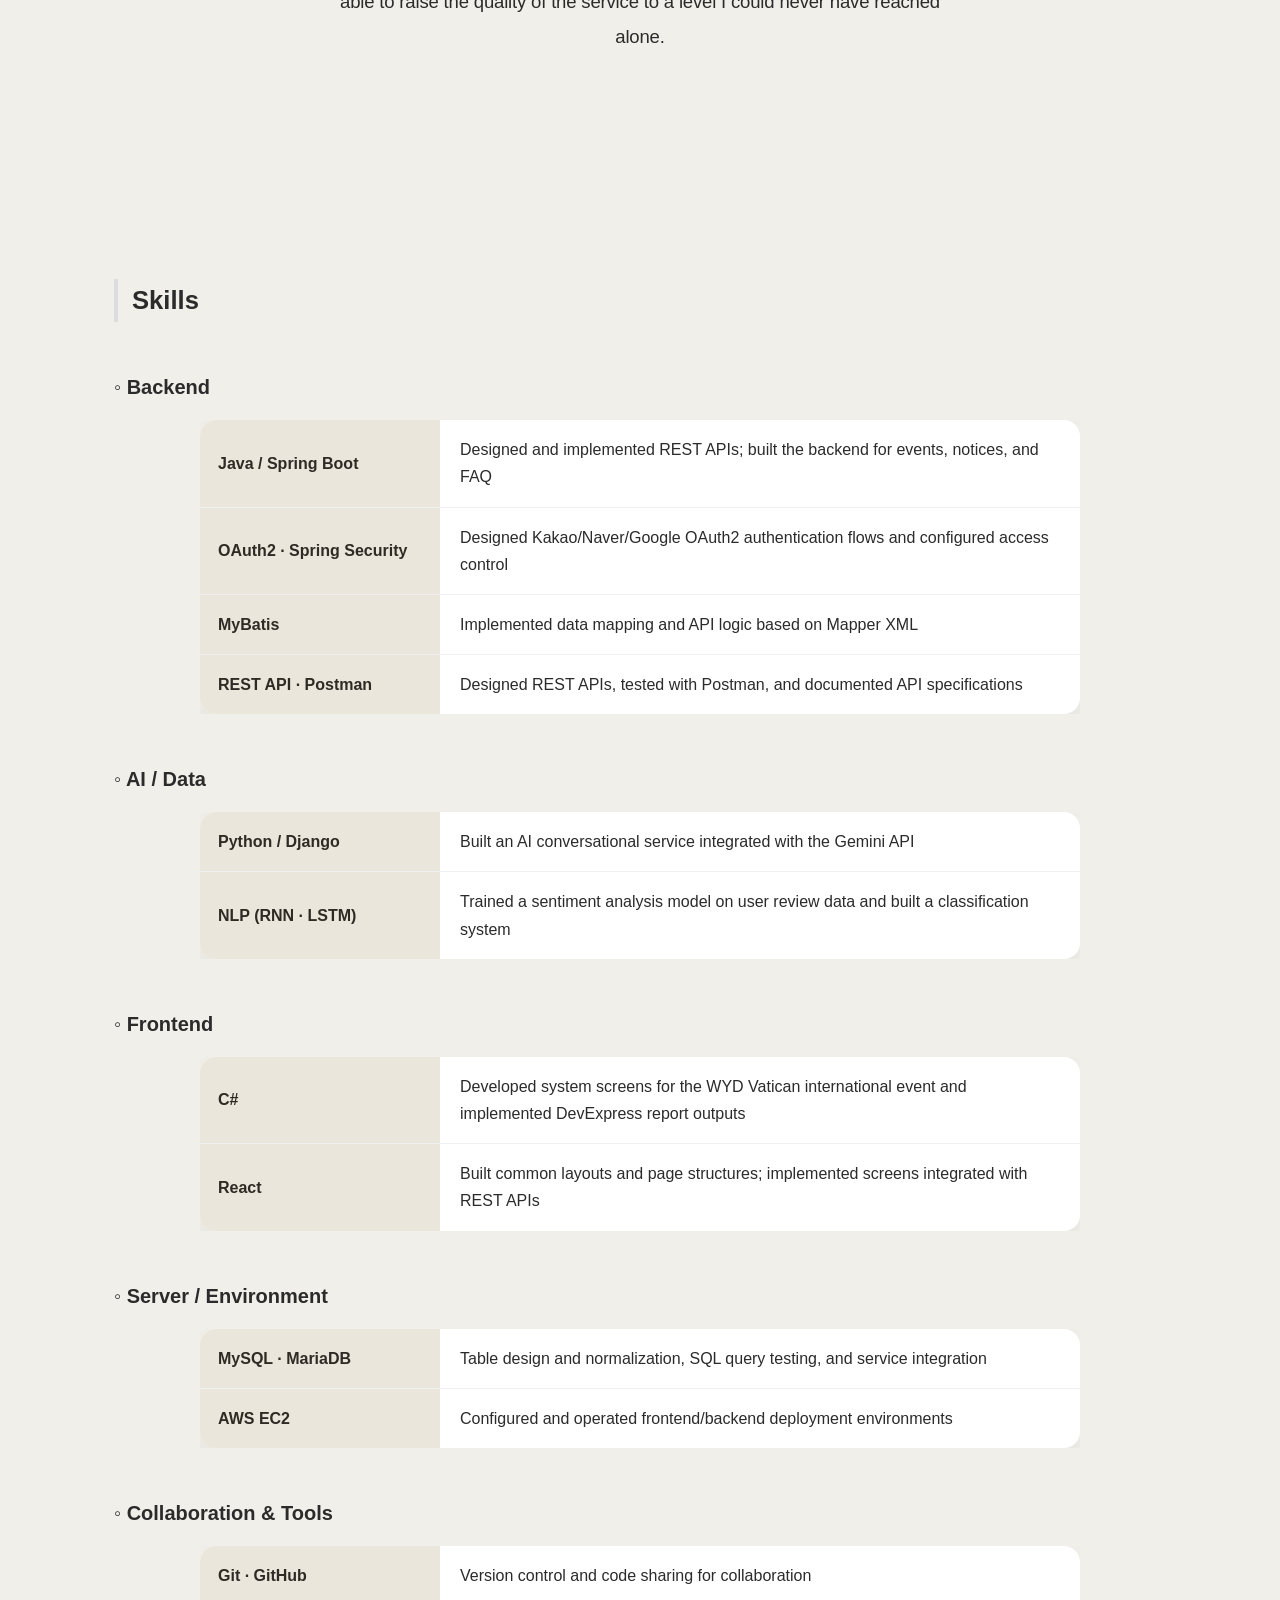
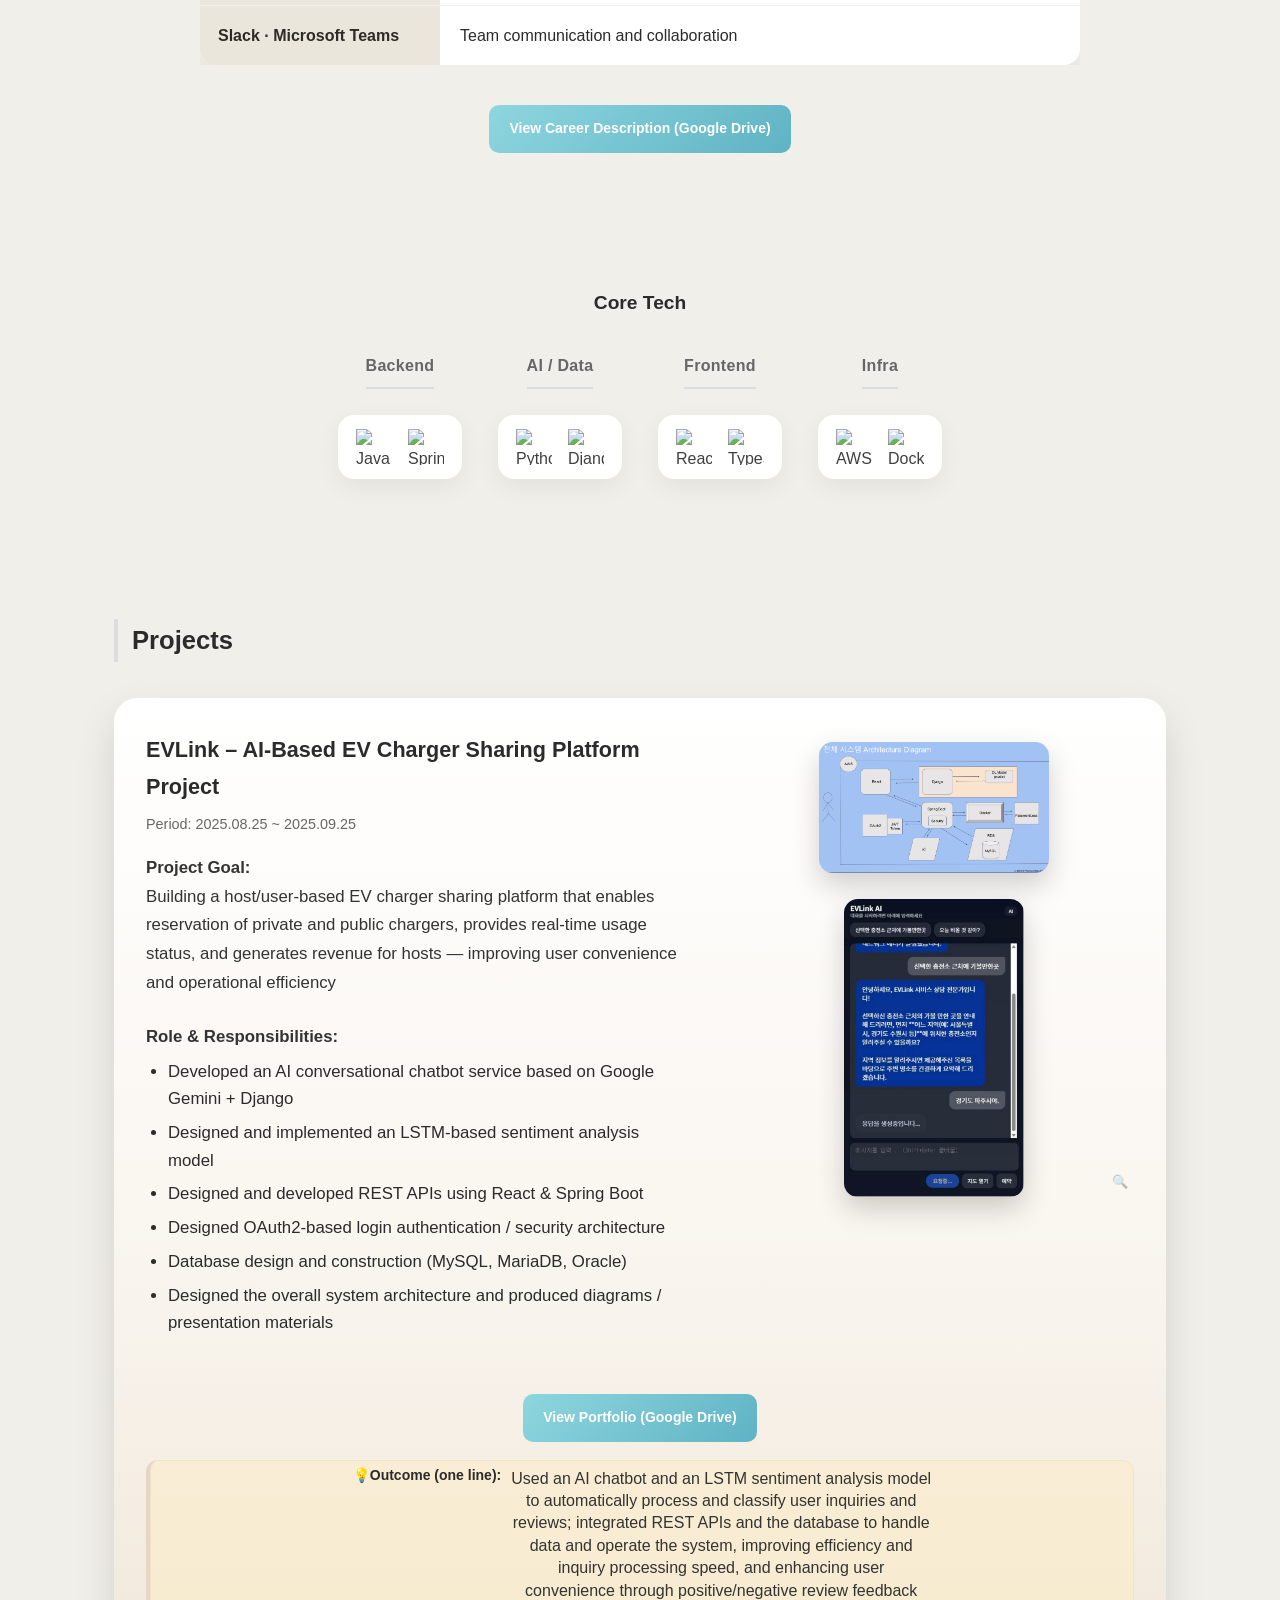
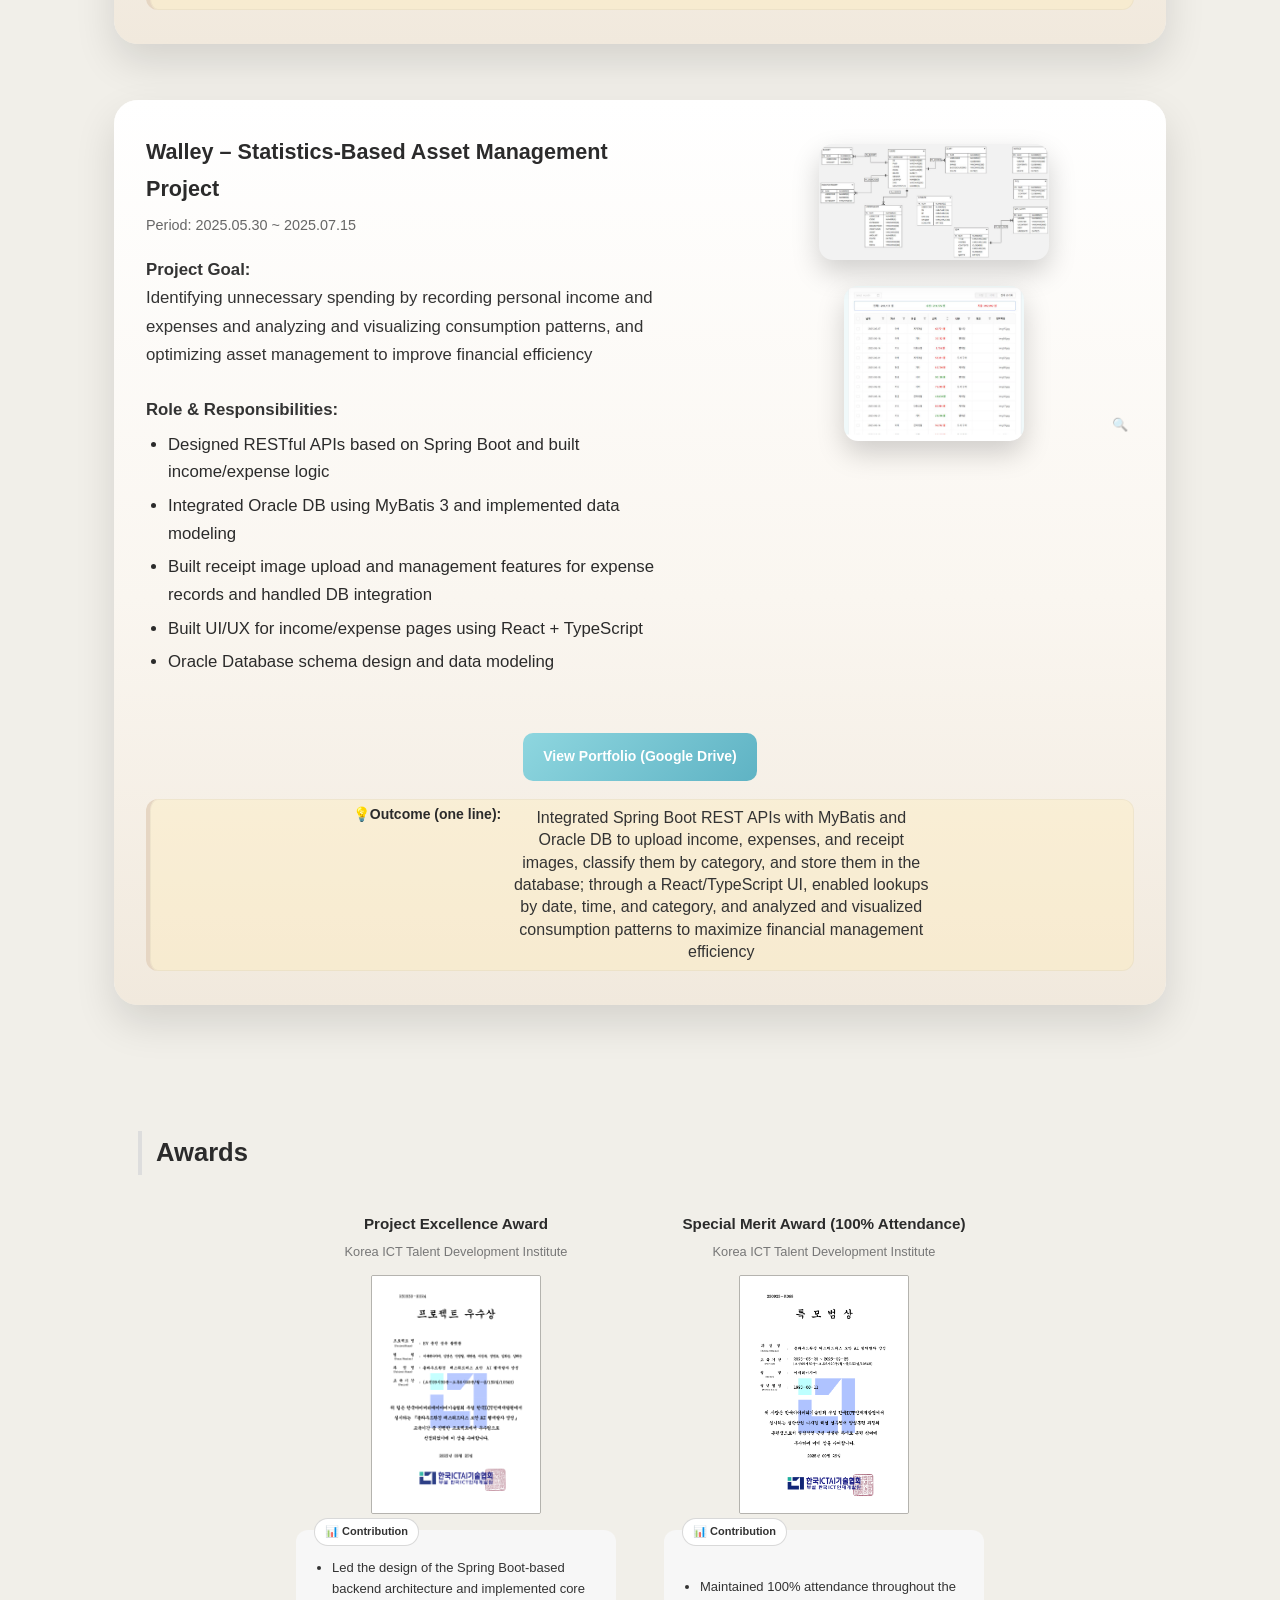
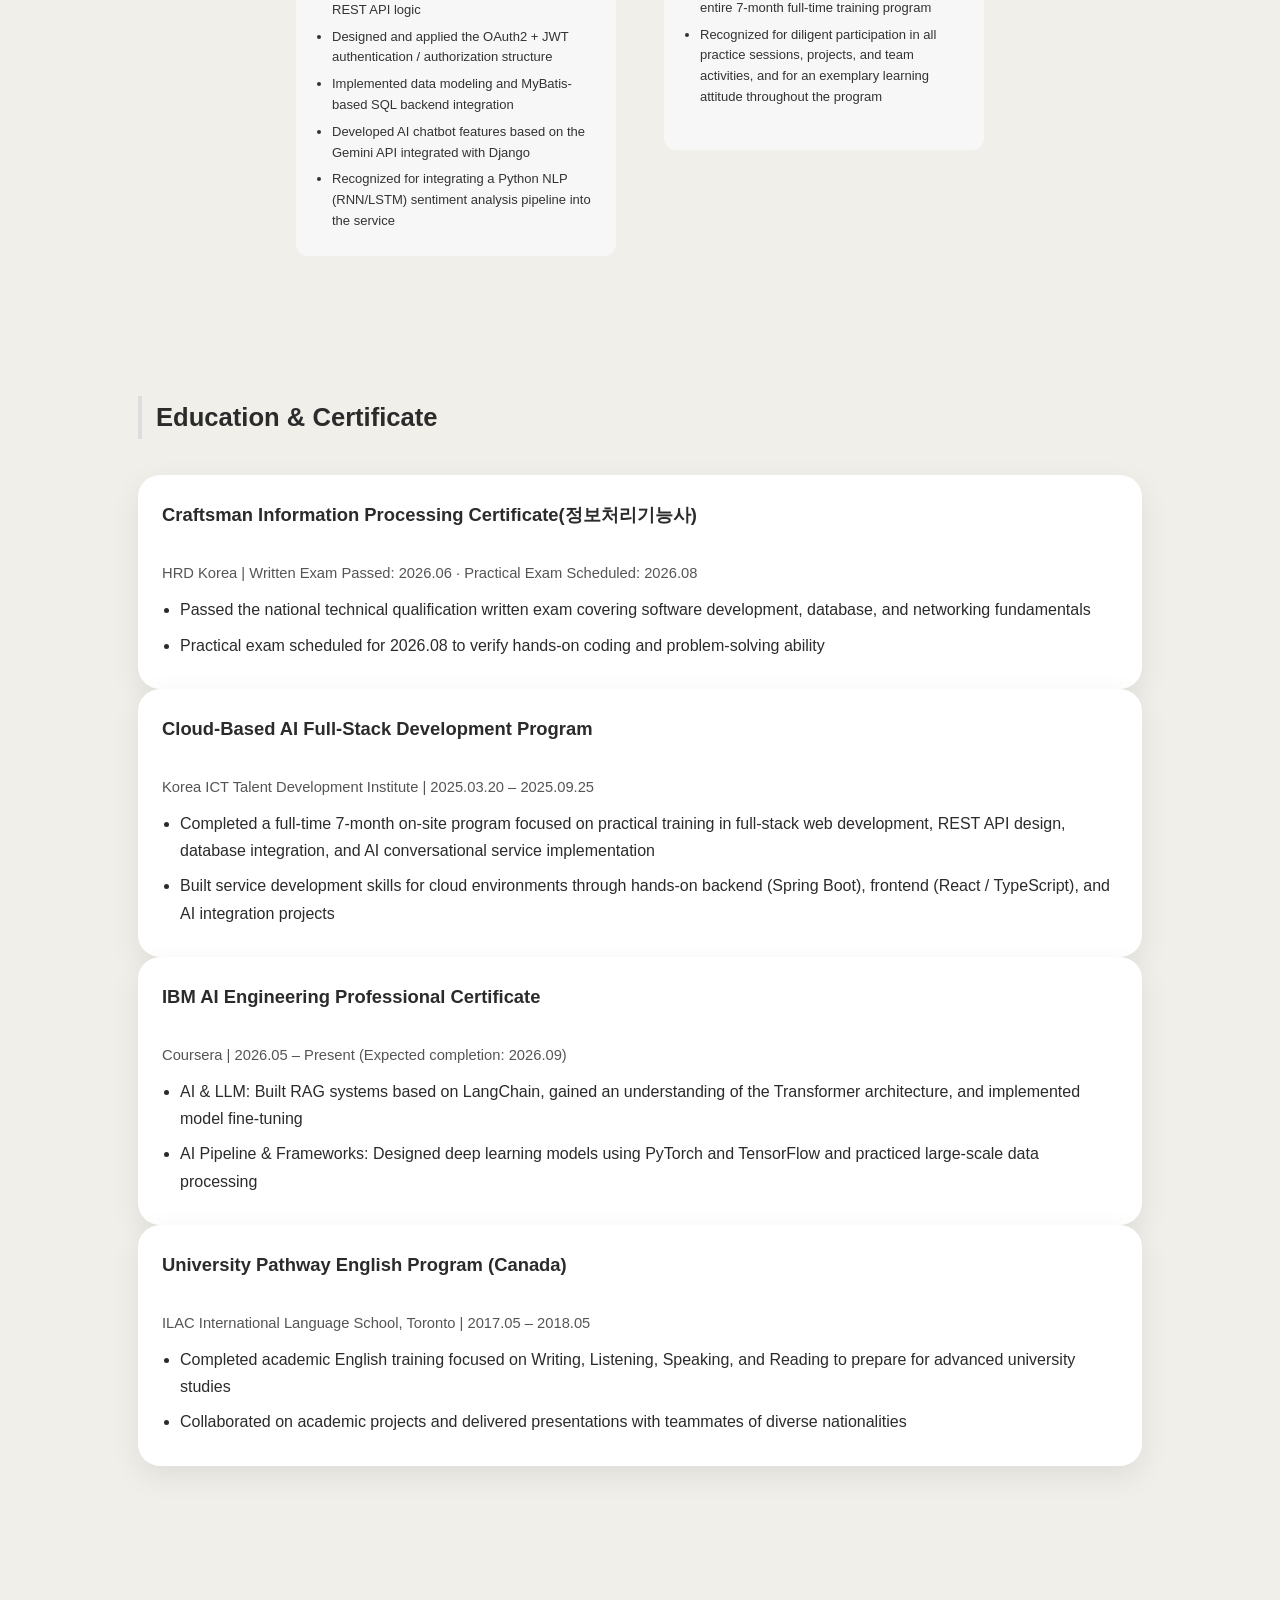
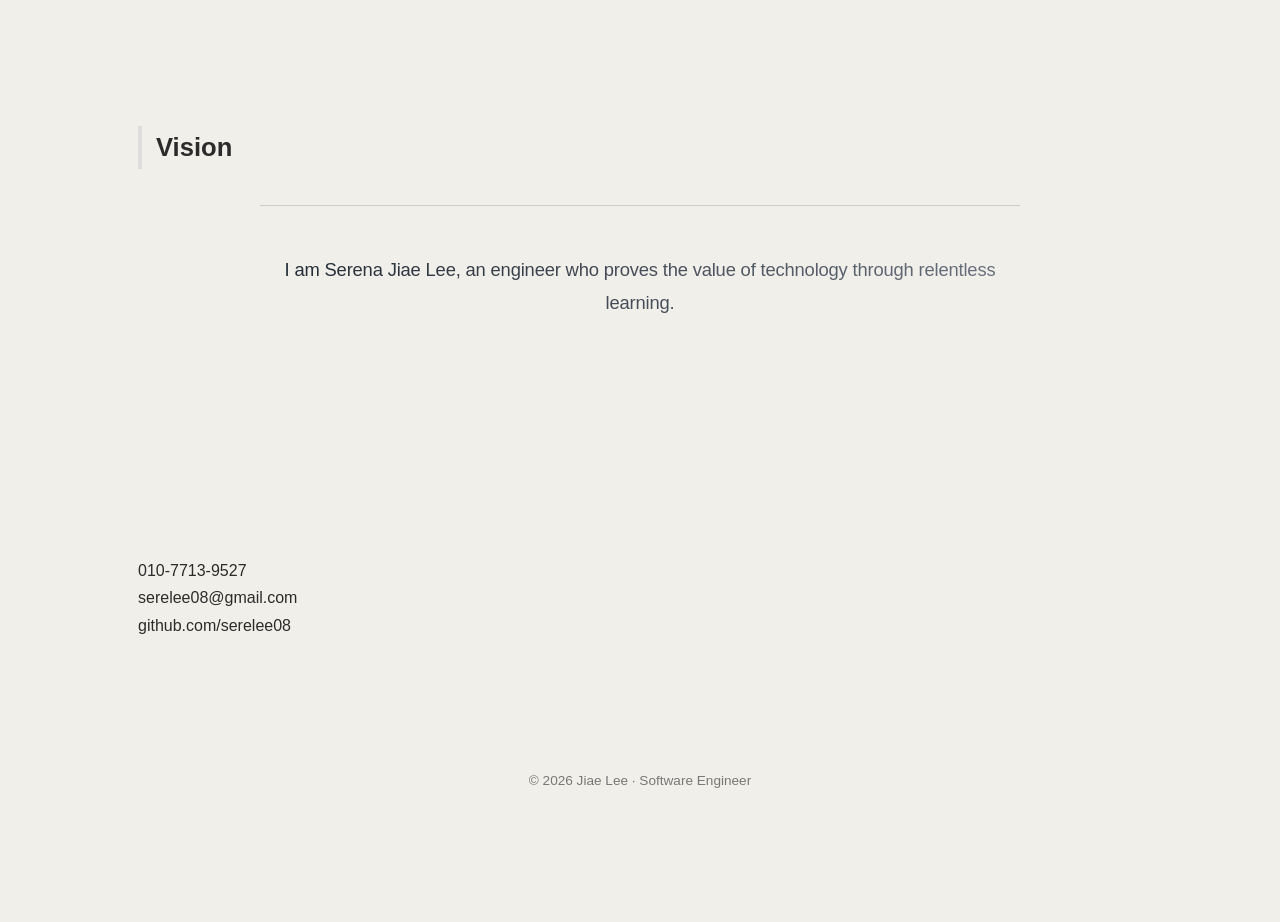
==== commit a0eae02f: "fix:Update job title in index_en.html" ====
--- a/index_en.html
+++ b/index_en.html
@@ -64,7 +64,7 @@
     <h2>Software Engineer</h2>
 
     <p class="tagline">
-      A backend engineer who creates <b>sustainable business value</b> through well-designed pipelines
+      A Software Engineer who creates <b>sustainable business value</b> through well-designed pipelines
     </p>
 
     <div class="contact-icons">
